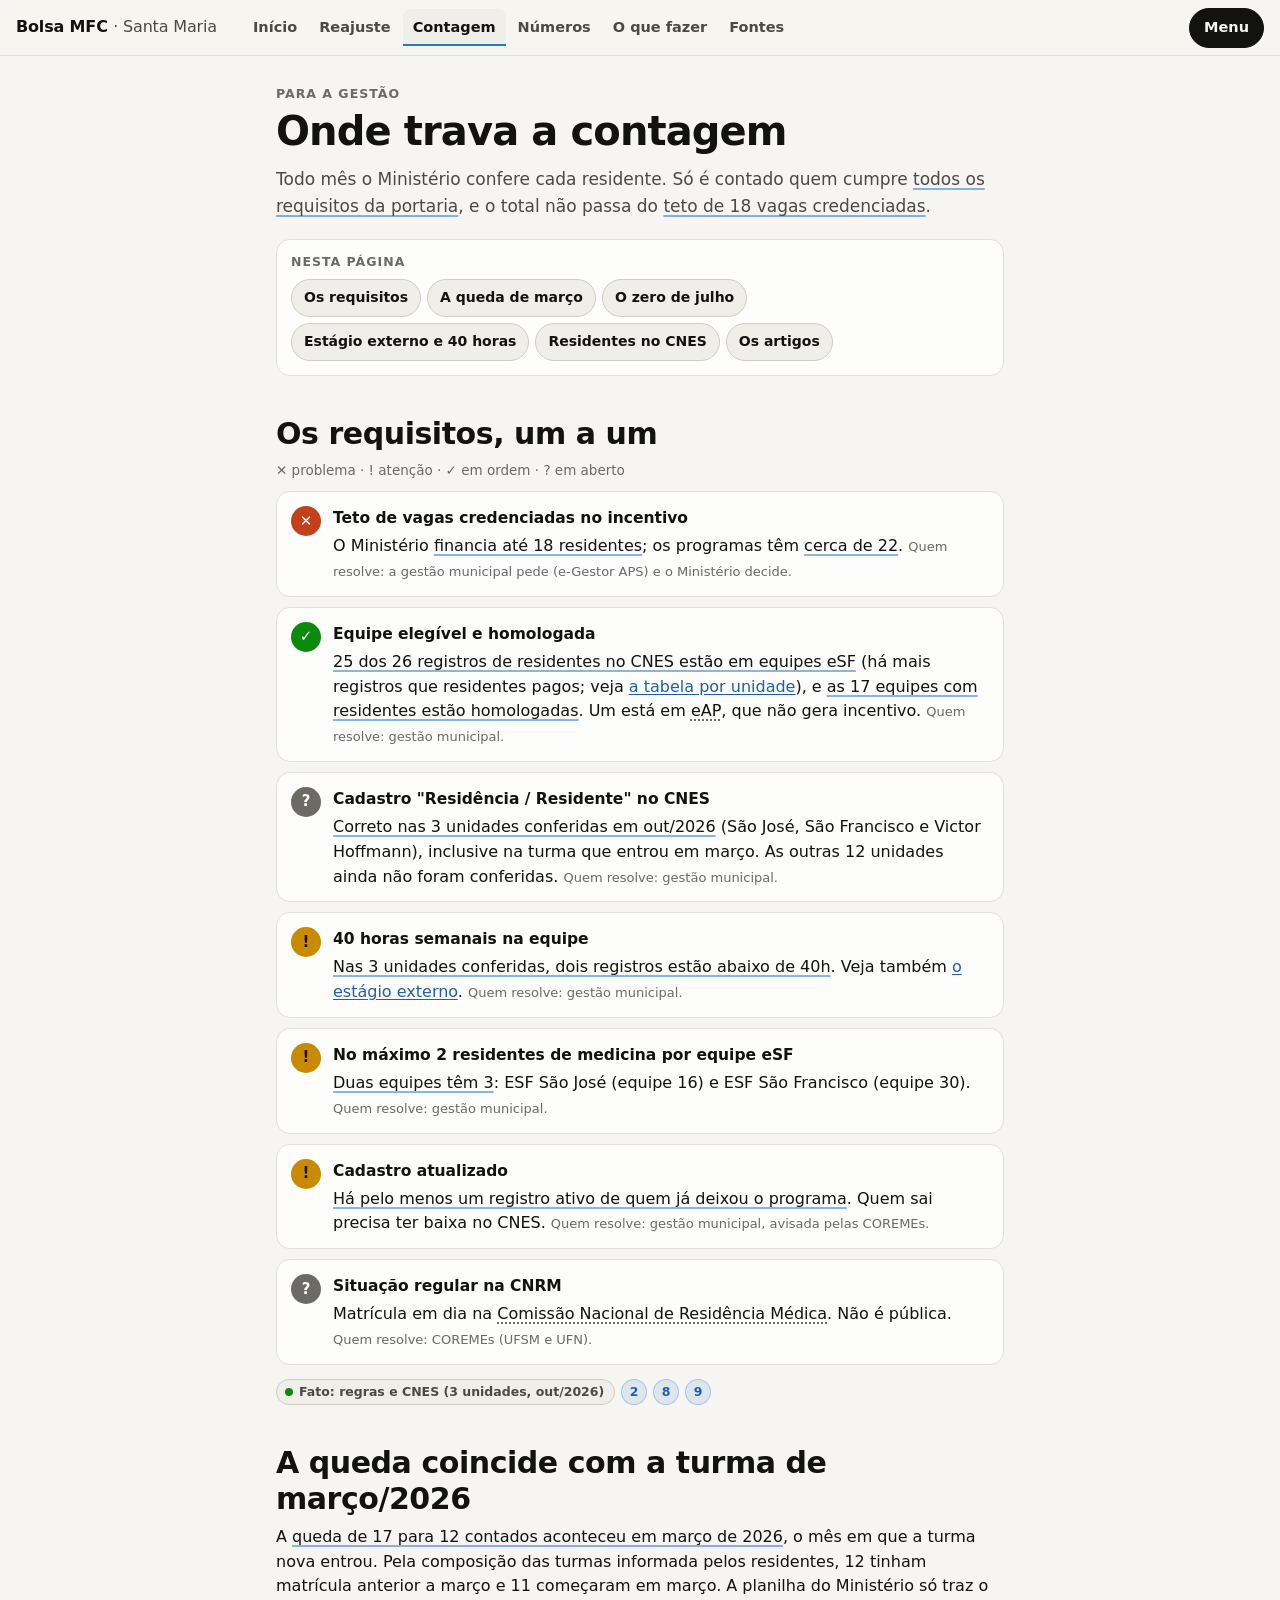
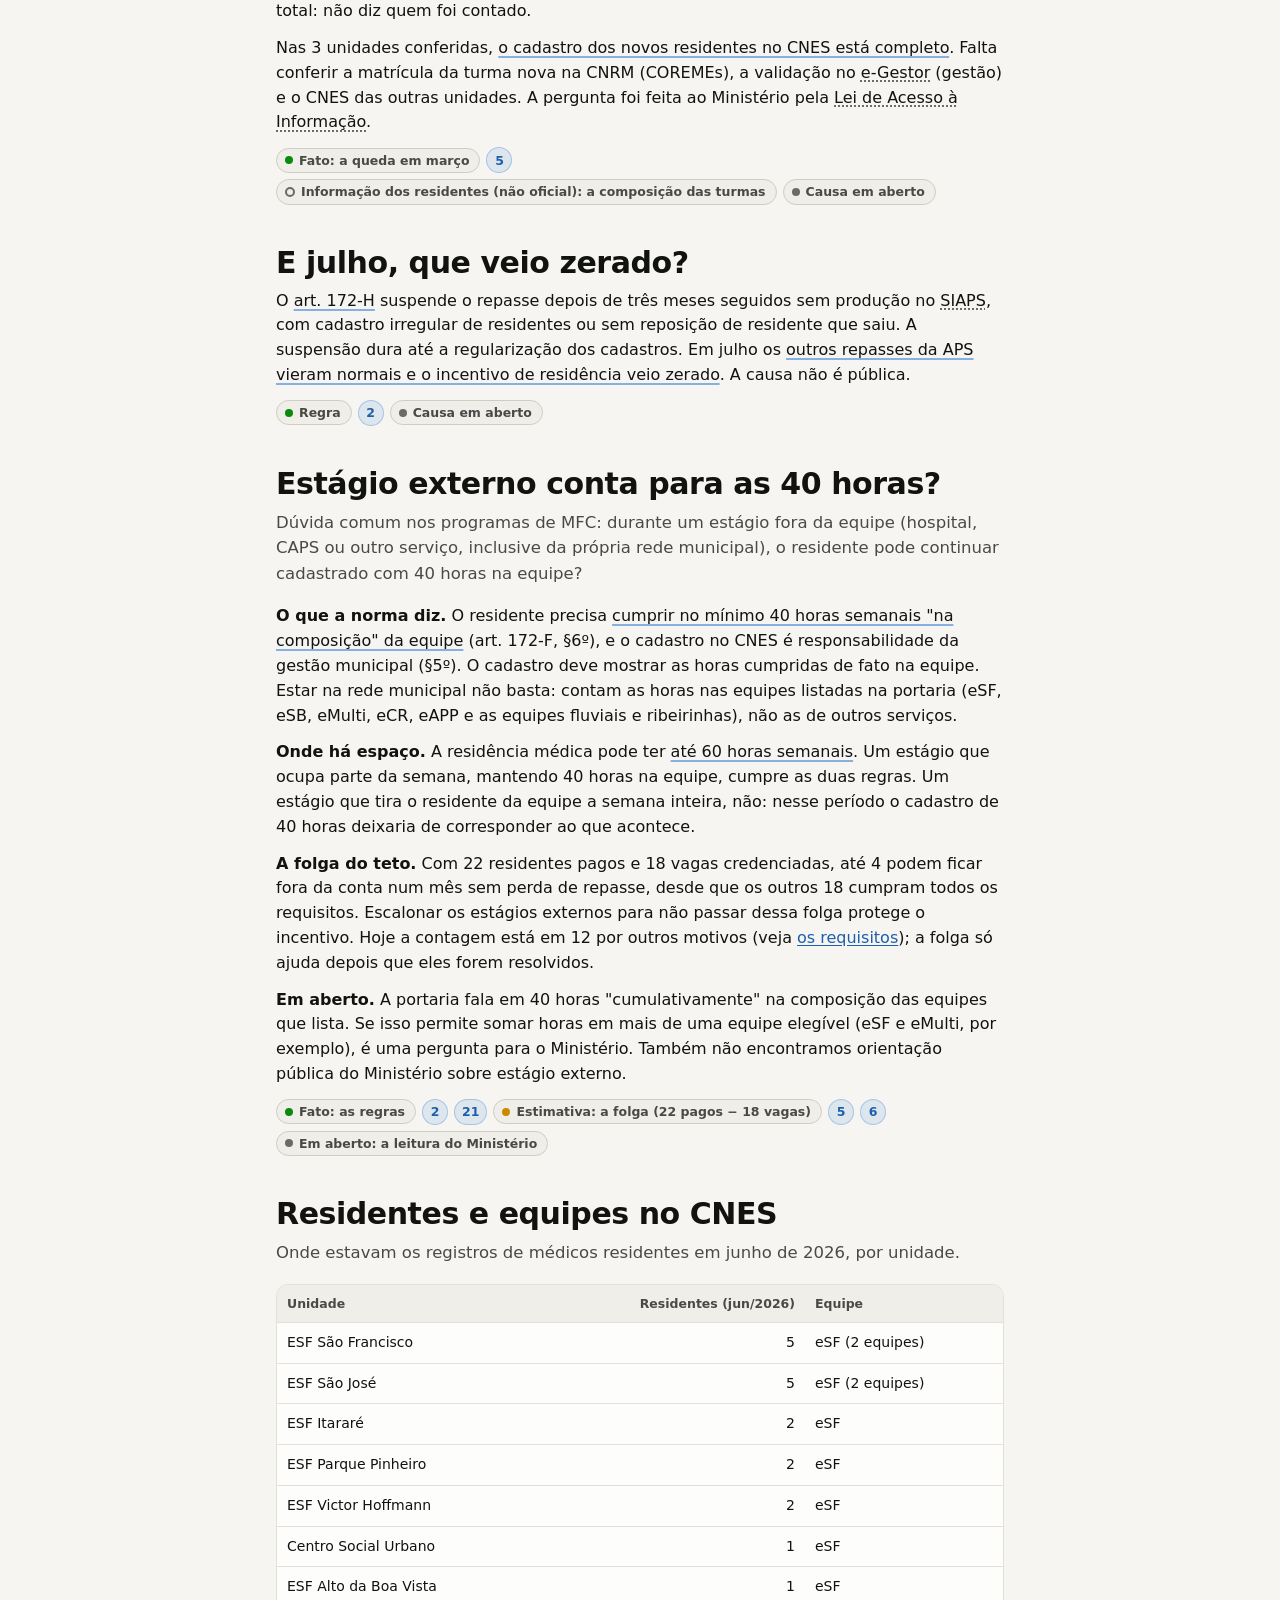
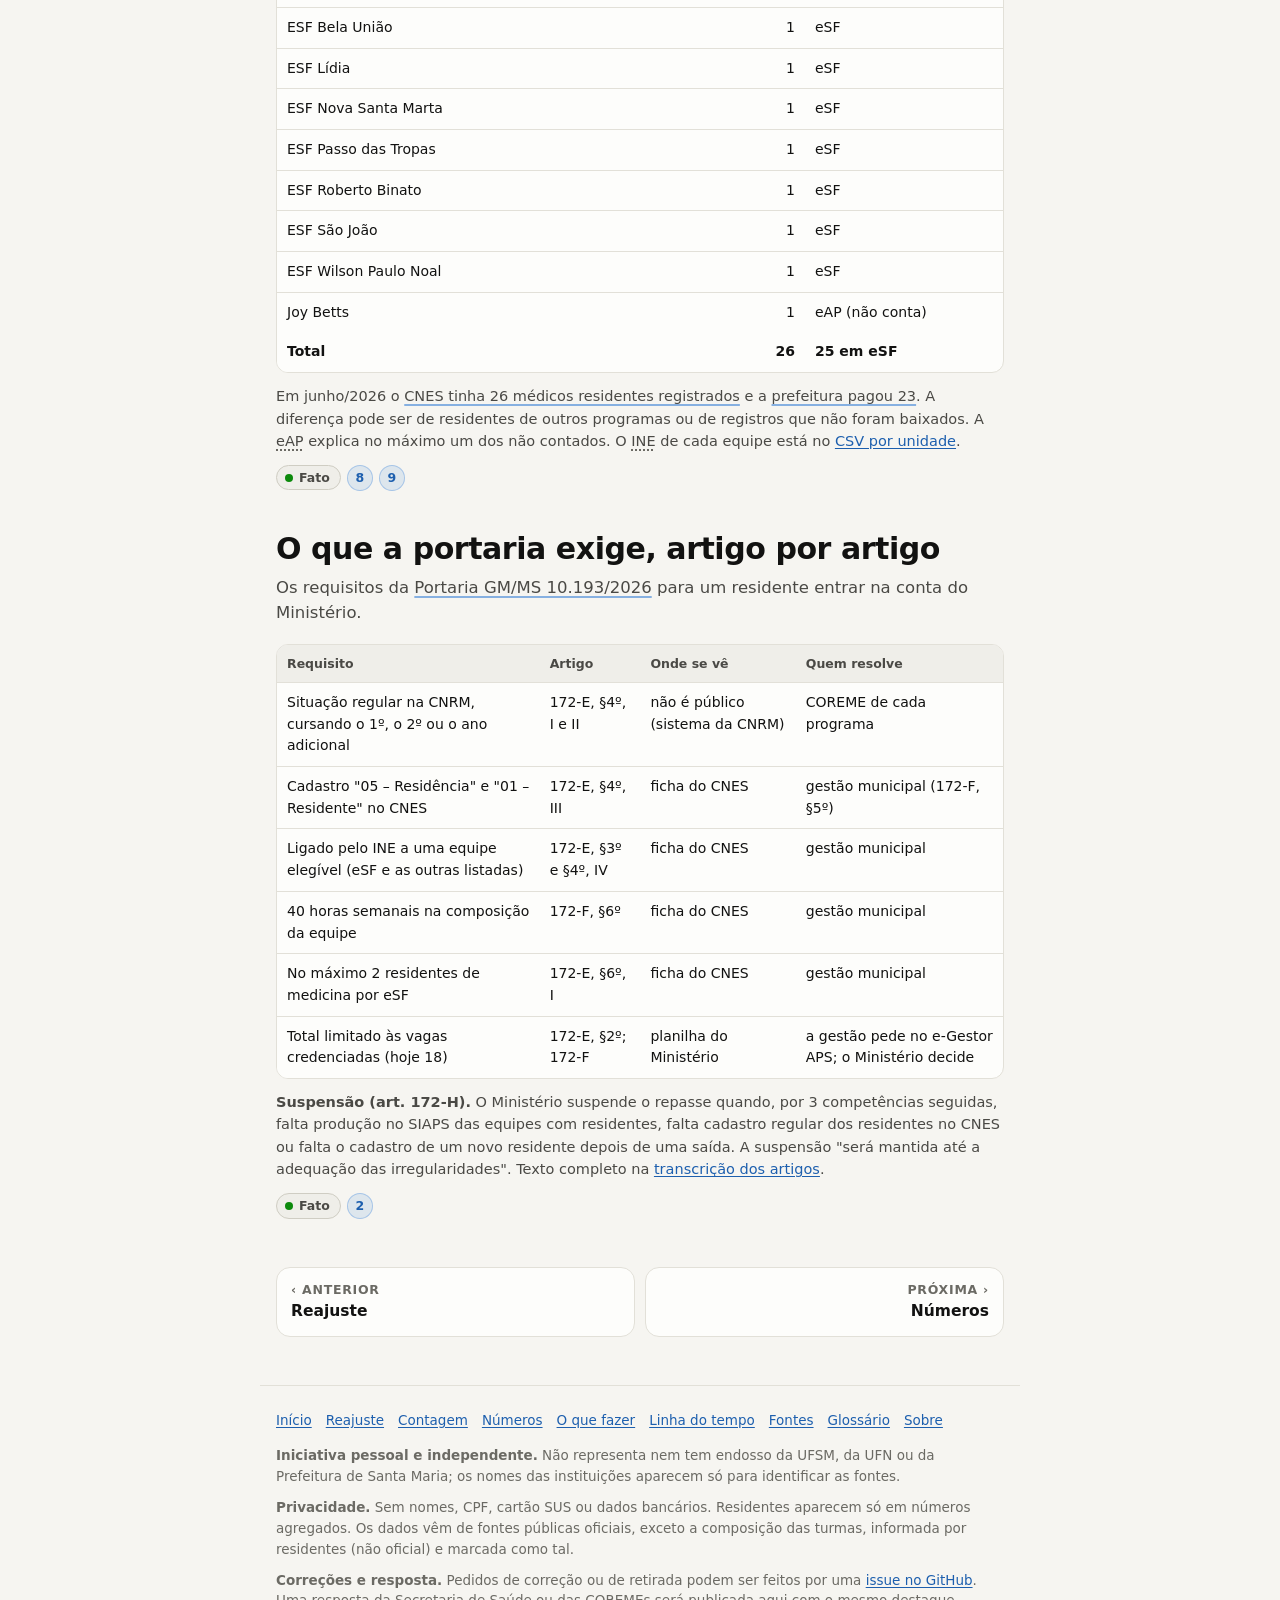
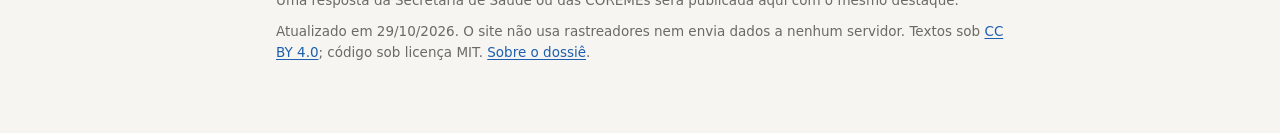
==== contagem.html @ 21382000 "Divide o dossie em paginas, com baloes de fonte e de termos - 9 paginas (Inicio, Reajuste, Contagem," ====
<!doctype html>
<html lang="pt-BR">
<head>
<meta charset="utf-8">
<meta name="viewport" content="width=device-width, initial-scale=1, viewport-fit=cover">
<title>Onde trava a contagem — Bolsa MFC Santa Maria</title>
<meta name="description" content="Os requisitos da Portaria GM/MS 10.193/2026 para o Ministério contar um residente, o que está em ordem e o que não está em Santa Maria, a queda de março, o zero de julho e o estágio externo.">
<!--b:cabeca-->
<meta name="color-scheme" content="light dark">
<link rel="icon" href="data:image/svg+xml,<svg xmlns='http://www.w3.org/2000/svg' viewBox='0 0 32 32'><rect width='32' height='32' rx='8' fill='%231d5fae'/><path d='M8 23V9h4l4 7 4-7h4v14' fill='none' stroke='white' stroke-width='3' stroke-linejoin='round'/></svg>">
<link rel="stylesheet" href="assets/dossie.css">
<script>(function (d) { d.classList.add("js"); try { var t = localStorage.getItem("dossie-tema"); if (t === "light" || t === "dark") d.setAttribute("data-theme", t); } catch (e) {} })(document.documentElement);</script>
<!--/b:cabeca-->
</head>
<body data-pagina="contagem.html">
<!--b:topo-->
<a class="skip" href="#conteudo">Pular para o conteúdo</a>
<header class="bar">
  <a class="marca" href="index.html">Bolsa MFC <span>· Santa Maria</span></a>
  <nav class="nav-topo" aria-label="Páginas principais"><a href="index.html">Início</a><a href="reajuste.html">Reajuste</a><a href="contagem.html" aria-current="page">Contagem</a><a href="numeros.html">Números</a><a href="fazer.html">O que fazer</a><a href="fontes.html">Fontes</a></nav>
  <div class="bar-acoes">
    <a class="bar-btn so-celular" href="fontes.html">Fontes</a>
    <a class="bar-btn primario" href="#mapa" id="abre-menu" aria-haspopup="dialog">Menu</a>
  </div>
</header>
<!--/b:topo-->

<main id="conteudo">
  <header class="topo-pagina">
    <p class="rotulo">Para a gestão</p>
    <h1>Onde trava a contagem</h1>
    <p class="lead">Todo mês o Ministério confere cada residente. Só é contado quem cumpre
    <a class="cita" href="fontes.html#ref-2" data-ref="2">todos os requisitos da portaria</a>, e o total não passa do
    <a class="cita" href="fontes.html#ref-5" data-ref="5">teto de 18 vagas credenciadas</a>.</p>
  </header>

  <!--b:toc--><nav class="toc" aria-label="Nesta página"><p>Nesta página</p><ol><li><a href="#requisitos">Os requisitos</a></li><li><a href="#marco">A queda de março</a></li><li><a href="#julho">O zero de julho</a></li><li><a href="#estagio">Estágio externo e 40 horas</a></li><li><a href="#cnes">Residentes no CNES</a></li><li><a href="#portaria">Os artigos</a></li></ol></nav><!--/b:toc-->

  <section id="requisitos" data-toc="Os requisitos">
    <h2>Os requisitos, um a um</h2>
    <p class="mini legenda-st" aria-hidden="true">✕ problema · ! atenção · ✓ em ordem · ? em aberto</p>
    <ol class="check">
      <li><span class="st prob" role="img" aria-label="problema">✕</span><b>Teto de vagas credenciadas no incentivo</b>
        <span>O Ministério <a class="cita" href="fontes.html#ref-5" data-ref="5">financia até 18 residentes</a>; os
        programas têm <a class="cita" href="fontes.html#ref-6" data-ref="6">cerca de 22</a>. <span class="quem">Quem resolve:
        a gestão municipal pede (e-Gestor APS) e o Ministério decide.</span></span></li>
      <li><span class="st ok" role="img" aria-label="em ordem">✓</span><b>Equipe elegível e homologada</b>
        <span><a class="cita" href="fontes.html#ref-8" data-ref="8">25 dos 26 registros de residentes no CNES estão em equipes
        eSF</a> (há mais registros que residentes pagos; veja <a href="#cnes">a tabela por unidade</a>), e
        <a class="cita" href="fontes.html#ref-9" data-ref="9">as 17 equipes com residentes estão homologadas</a>. Um está
        em <a class="termo" href="glossario.html#t-esf-eap" data-termo="esf-eap">eAP</a>, que não gera incentivo.
        <span class="quem">Quem resolve: gestão municipal.</span></span></li>
      <li><span class="st aberto" role="img" aria-label="em aberto">?</span><b>Cadastro "Residência / Residente" no CNES</b>
        <span><a class="cita" href="fontes.html#ref-8" data-ref="8">Correto nas 3 unidades conferidas em out/2026</a> (São
        José, São Francisco e Victor Hoffmann), inclusive na turma que entrou em março. As outras 12 unidades ainda não foram
        conferidas. <span class="quem">Quem resolve: gestão municipal.</span></span></li>
      <li><span class="st alerta" role="img" aria-label="atenção">!</span><b>40 horas semanais na equipe</b>
        <span><a class="cita" href="fontes.html#ref-8" data-ref="8">Nas 3 unidades conferidas, dois registros estão abaixo
        de 40h</a>. Veja também <a href="#estagio">o estágio externo</a>. <span class="quem">Quem resolve: gestão
        municipal.</span></span></li>
      <li><span class="st alerta" role="img" aria-label="atenção">!</span><b>No máximo 2 residentes de medicina por equipe eSF</b>
        <span><a class="cita" href="fontes.html#ref-8" data-ref="8">Duas equipes têm 3</a>: ESF São José (equipe 16) e ESF
        São Francisco (equipe 30). <span class="quem">Quem resolve: gestão municipal.</span></span></li>
      <li><span class="st alerta" role="img" aria-label="atenção">!</span><b>Cadastro atualizado</b>
        <span><a class="cita" href="fontes.html#ref-8" data-ref="8">Há pelo menos um registro ativo de quem já deixou o
        programa</a>. Quem sai precisa ter baixa no CNES. <span class="quem">Quem resolve: gestão municipal, avisada pelas
        COREMEs.</span></span></li>
      <li><span class="st aberto" role="img" aria-label="em aberto">?</span><b>Situação regular na CNRM</b>
        <span>Matrícula em dia na <a class="termo" href="glossario.html#t-cnrm" data-termo="cnrm">Comissão Nacional de
        Residência Médica</a>. Não é pública. <span class="quem">Quem resolve: COREMEs (UFSM e UFN).</span></span></li>
    </ol>
    <div class="selos"><span class="selo fato">Fato: regras e CNES (3 unidades, out/2026)</span><a class="ref" href="fontes.html#ref-2" data-ref="2">2</a><a class="ref" href="fontes.html#ref-8" data-ref="8">8</a><a class="ref" href="fontes.html#ref-9" data-ref="9">9</a></div>
  </section>

  <section id="marco" data-toc="A queda de março">
    <h2>A queda coincide com a turma de março/2026</h2>
    <p>A <a class="cita" href="fontes.html#ref-5" data-ref="5">queda de 17 para 12 contados aconteceu em março de 2026</a>,
    o mês em que a turma nova entrou. Pela composição das turmas informada pelos residentes, 12 tinham matrícula anterior
    a março e 11 começaram em março. A planilha do Ministério só traz o total: não diz quem foi contado.</p>
    <p>Nas 3 unidades conferidas, <a class="cita" href="fontes.html#ref-8" data-ref="8">o cadastro dos novos residentes no
    CNES está completo</a>. Falta conferir a matrícula da turma nova na CNRM (COREMEs), a validação no
    <a class="termo" href="glossario.html#t-siaps" data-termo="siaps">e-Gestor</a> (gestão) e o CNES das outras unidades. A
    pergunta foi feita ao Ministério pela <a class="termo" href="glossario.html#t-lai" data-termo="lai">Lei de Acesso à
    Informação</a>.</p>
    <div class="selos"><span class="selo fato">Fato: a queda em março</span><a class="ref" href="fontes.html#ref-5" data-ref="5">5</a>
      <span class="selo info">Informação dos residentes (não oficial): a composição das turmas</span><span class="selo aberto">Causa em aberto</span></div>
  </section>

  <section id="julho" data-toc="O zero de julho">
    <h2>E julho, que veio zerado?</h2>
    <p>O <a class="cita" href="fontes.html#ref-2" data-ref="2">art. 172-H</a> suspende o repasse depois de três meses
    seguidos sem produção no <a class="termo" href="glossario.html#t-siaps" data-termo="siaps">SIAPS</a>, com cadastro
    irregular de residentes ou sem reposição de residente que saiu. A suspensão dura até a regularização dos cadastros.
    Em julho os <a class="cita" href="fontes.html#ref-5" data-ref="5">outros repasses da APS vieram normais e o incentivo de
    residência veio zerado</a>. A causa não é pública.</p>
    <div class="selos"><span class="selo fato">Regra</span><a class="ref" href="fontes.html#ref-2" data-ref="2">2</a><span class="selo aberto">Causa em aberto</span></div>
  </section>

  <section id="estagio" data-toc="Estágio externo e 40 horas">
    <h2>Estágio externo conta para as 40 horas?</h2>
    <p class="lead">Dúvida comum nos programas de MFC: durante um estágio fora da equipe (hospital, CAPS ou outro serviço,
    inclusive da própria rede municipal), o residente pode continuar cadastrado com 40 horas na equipe?</p>
    <p><strong>O que a norma diz.</strong> O residente precisa <a class="cita" href="fontes.html#ref-2" data-ref="2">cumprir
    no mínimo 40 horas semanais "na composição" da equipe</a> (art. 172-F, §6º), e o cadastro no CNES é responsabilidade da
    gestão municipal (§5º). O cadastro deve mostrar as horas cumpridas de fato na equipe. Estar na rede municipal não basta:
    contam as horas nas equipes listadas na portaria (eSF, eSB, eMulti, eCR, eAPP e as equipes fluviais e ribeirinhas), não
    as de outros serviços.</p>
    <p><strong>Onde há espaço.</strong> A residência médica pode ter <a class="cita" href="fontes.html#ref-21" data-ref="21">até
    60 horas semanais</a>. Um estágio que ocupa parte da semana, mantendo 40 horas na equipe, cumpre as duas regras. Um
    estágio que tira o residente da equipe a semana inteira, não: nesse período o cadastro de 40 horas deixaria de
    corresponder ao que acontece.</p>
    <p><strong>A folga do teto.</strong> Com 22 residentes pagos e 18 vagas credenciadas, até 4 podem ficar fora da conta
    num mês sem perda de repasse, desde que os outros 18 cumpram todos os requisitos. Escalonar os estágios externos para
    não passar dessa folga protege o incentivo. Hoje a contagem está em 12 por outros motivos (veja
    <a href="#requisitos">os requisitos</a>); a folga só ajuda depois que eles forem resolvidos.</p>
    <p><strong>Em aberto.</strong> A portaria fala em 40 horas "cumulativamente" na composição das equipes que lista. Se
    isso permite somar horas em mais de uma equipe elegível (eSF e eMulti, por exemplo), é uma pergunta para o Ministério.
    Também não encontramos orientação pública do Ministério sobre estágio externo.</p>
    <div class="selos"><span class="selo fato">Fato: as regras</span><a class="ref" href="fontes.html#ref-2" data-ref="2">2</a><a class="ref" href="fontes.html#ref-21" data-ref="21">21</a>
      <span class="selo est">Estimativa: a folga (22 pagos − 18 vagas)</span><a class="ref" href="fontes.html#ref-5" data-ref="5">5</a><a class="ref" href="fontes.html#ref-6" data-ref="6">6</a>
      <span class="selo aberto">Em aberto: a leitura do Ministério</span></div>
  </section>

  <section id="cnes" data-toc="Residentes no CNES">
    <h2>Residentes e equipes no CNES</h2>
    <p class="lead">Onde estavam os registros de médicos residentes em junho de 2026, por unidade.</p>
    <!--t:cnes--><div class="tabela"><table><thead><tr><th>Unidade</th><th class="n">Residentes (jun/2026)</th><th>Equipe</th></tr></thead><tbody><tr><td>ESF São Francisco</td><td class="n">5</td><td>eSF (2 equipes)</td></tr><tr><td>ESF São José</td><td class="n">5</td><td>eSF (2 equipes)</td></tr><tr><td>ESF Itararé</td><td class="n">2</td><td>eSF</td></tr><tr><td>ESF Parque Pinheiro</td><td class="n">2</td><td>eSF</td></tr><tr><td>ESF Victor Hoffmann</td><td class="n">2</td><td>eSF</td></tr><tr><td>Centro Social Urbano</td><td class="n">1</td><td>eSF</td></tr><tr><td>ESF Alto da Boa Vista</td><td class="n">1</td><td>eSF</td></tr><tr><td>ESF Bela União</td><td class="n">1</td><td>eSF</td></tr><tr><td>ESF Lídia</td><td class="n">1</td><td>eSF</td></tr><tr><td>ESF Nova Santa Marta</td><td class="n">1</td><td>eSF</td></tr><tr><td>ESF Passo das Tropas</td><td class="n">1</td><td>eSF</td></tr><tr><td>ESF Roberto Binato</td><td class="n">1</td><td>eSF</td></tr><tr><td>ESF São João</td><td class="n">1</td><td>eSF</td></tr><tr><td>ESF Wilson Paulo Noal</td><td class="n">1</td><td>eSF</td></tr><tr><td>Joy Betts</td><td class="n">1</td><td>eAP (não conta)</td></tr></tbody><tfoot><tr><td>Total</td><td class="n">26</td><td>25 em eSF</td></tr></tfoot></table></div><!--/t:cnes-->
    <p class="nota">Em junho/2026 o <a class="cita" href="fontes.html#ref-8" data-ref="8">CNES tinha 26 médicos residentes
    registrados</a> e a <a class="cita" href="fontes.html#ref-6" data-ref="6">prefeitura pagou 23</a>. A diferença pode ser
    de residentes de outros programas ou de registros que não foram baixados. A
    <a class="termo" href="glossario.html#t-esf-eap" data-termo="esf-eap">eAP</a> explica no máximo um dos não contados.
    O <a class="termo" href="glossario.html#t-ine" data-termo="ine">INE</a> de cada equipe está no
    <a href="dados/cnes_medicos_residentes_por_unidade.csv">CSV por unidade</a>.</p>
    <div class="selos"><span class="selo fato">Fato</span><a class="ref" href="fontes.html#ref-8" data-ref="8">8</a><a class="ref" href="fontes.html#ref-9" data-ref="9">9</a></div>
  </section>

  <section id="portaria" data-toc="Os artigos">
    <h2>O que a portaria exige, artigo por artigo</h2>
    <p class="lead">Os requisitos da <a class="cita" href="fontes.html#ref-2" data-ref="2">Portaria GM/MS 10.193/2026</a>
    para um residente entrar na conta do Ministério.</p>
    <div class="tabela"><table>
      <thead><tr><th>Requisito</th><th>Artigo</th><th>Onde se vê</th><th>Quem resolve</th></tr></thead>
      <tbody>
        <tr><td>Situação regular na CNRM, cursando o 1º, o 2º ou o ano adicional</td><td>172-E, §4º, I e II</td><td>não é público (sistema da CNRM)</td><td>COREME de cada programa</td></tr>
        <tr><td>Cadastro "05 – Residência" e "01 – Residente" no CNES</td><td>172-E, §4º, III</td><td>ficha do CNES</td><td>gestão municipal (172-F, §5º)</td></tr>
        <tr><td>Ligado pelo INE a uma equipe elegível (eSF e as outras listadas)</td><td>172-E, §3º e §4º, IV</td><td>ficha do CNES</td><td>gestão municipal</td></tr>
        <tr><td>40 horas semanais na composição da equipe</td><td>172-F, §6º</td><td>ficha do CNES</td><td>gestão municipal</td></tr>
        <tr><td>No máximo 2 residentes de medicina por eSF</td><td>172-E, §6º, I</td><td>ficha do CNES</td><td>gestão municipal</td></tr>
        <tr><td>Total limitado às vagas credenciadas (hoje 18)</td><td>172-E, §2º; 172-F</td><td>planilha do Ministério</td><td>a gestão pede no e-Gestor APS; o Ministério decide</td></tr>
      </tbody>
    </table></div>
    <p class="nota"><strong>Suspensão (art. 172-H).</strong> O Ministério suspende o repasse quando, por 3 competências
    seguidas, falta produção no SIAPS das equipes com residentes, falta cadastro regular dos residentes no CNES ou falta o
    cadastro de um novo residente depois de uma saída. A suspensão "será mantida até a adequação das irregularidades".
    Texto completo na <a href="https://github.com/skabite/bolsa-residentes-santa-maria/blob/main/dados/portaria_10193_2026_arts_172E_172IA.md" target="_blank" rel="noopener">transcrição dos artigos</a>.</p>
    <div class="selos"><span class="selo fato">Fato</span><a class="ref" href="fontes.html#ref-2" data-ref="2">2</a></div>
  </section>

  <!--b:pager--><nav aria-label="Página anterior e próxima"><ul class="pager"><li class="ant"><a href="reajuste.html" rel="prev"><span>‹ Anterior</span><b>Reajuste</b></a></li><li class="prox"><a href="numeros.html" rel="next"><span>Próxima ›</span><b>Números</b></a></li></ul></nav><!--/b:pager-->
</main>
<!--b:rodape-->
<footer>
  <nav id="mapa" aria-label="Todas as páginas"><ul><li><a href="index.html">Início</a></li><li><a href="reajuste.html">Reajuste</a></li><li><a href="contagem.html" aria-current="page">Contagem</a></li><li><a href="numeros.html">Números</a></li><li><a href="fazer.html">O que fazer</a></li><li><a href="linha-do-tempo.html">Linha do tempo</a></li><li><a href="fontes.html">Fontes</a></li><li><a href="glossario.html">Glossário</a></li><li><a href="sobre.html">Sobre</a></li></ul></nav>
  <p><strong>Iniciativa pessoal e independente.</strong> Não representa nem tem endosso da UFSM, da UFN ou da Prefeitura de
  Santa Maria; os nomes das instituições aparecem só para identificar as fontes.</p>
  <p><strong>Privacidade.</strong> Sem nomes, CPF, cartão SUS ou dados bancários. Residentes aparecem só em números
  agregados. Os dados vêm de fontes públicas oficiais, exceto a composição das turmas, informada por residentes (não
  oficial) e marcada como tal.</p>
  <p><strong>Correções e resposta.</strong> Pedidos de correção ou de retirada podem ser feitos por uma
  <a href="https://github.com/skabite/bolsa-residentes-santa-maria/issues" target="_blank" rel="noopener">issue no GitHub</a>. Uma resposta da Secretaria de Saúde ou das
  COREMEs será publicada aqui com o mesmo destaque.</p>
  <p>Atualizado em 29/10/2026. O site não usa rastreadores nem envia dados a nenhum servidor. Textos sob
  <a href="https://creativecommons.org/licenses/by/4.0/deed.pt-br" target="_blank" rel="noopener">CC BY 4.0</a>; código sob
  licença MIT. <a href="sobre.html">Sobre o dossiê</a>.</p>
</footer>

<dialog id="menu" class="folha" aria-labelledby="menu-tit">
  <div class="folha-topo"><h2 id="menu-tit">Páginas</h2><button class="fechar" type="button" data-fechar>Fechar</button></div>
  <div class="folha-corpo">
    <ul class="menu-lista">
      <li><a href="index.html"><span><b>Início</b><small>A situação em 2 minutos, com os quatro pontos principais.</small></span></a></li>
      <li><a href="reajuste.html"><span><b>Dá para pedir reajuste?</b><small>O pedido, quanto seria e como outras cidades fazem.</small></span></a></li>
      <li><a href="contagem.html" aria-current="page"><span><b>Onde trava a contagem</b><small>Os requisitos do Ministério, um a um, e o estágio externo.</small></span></a></li>
      <li><a href="numeros.html"><span><b>Os números</b><small>Gráficos, tabelas, cada empenho e até quando vão os dados.</small></span></a></li>
      <li><a href="fazer.html"><span><b>O que fazer</b><small>Para residentes, gestão municipal e COREMEs, com os canais.</small></span></a></li>
      <li><a href="linha-do-tempo.html"><span><b>Linha do tempo</b><small>Do incentivo de 2019 ao zero de julho de 2026.</small></span></a></li>
      <li><a href="fontes.html"><span><b>Fontes</b><small>As referências, com o que cada uma prova e onde é citada.</small></span></a></li>
      <li><a href="glossario.html"><span><b>Glossário</b><small>CNES, CNRM, competência, empenho e outros termos.</small></span></a></li>
      <li><a href="sobre.html"><span><b>Sobre o dossiê</b><small>Método, correções, privacidade e como reutilizar.</small></span></a></li>
    </ul>
    <div class="tema" role="group" aria-label="Tema">
      <button type="button" data-tema="auto">Automático</button>
      <button type="button" data-tema="light">Claro</button>
      <button type="button" data-tema="dark">Escuro</button>
    </div>
  </div>
</dialog>
<div class="balao" id="balao" hidden></div>
<div class="tip" id="tip" aria-hidden="true"></div>
<script src="assets/fontes.js"></script>
<script src="assets/dossie.js"></script>
<!--/b:rodape-->
</body>
</html>
---- assets/dossie.css ----
/* Dossiê da bolsa dos residentes de MFC de Santa Maria: estilos comuns a todas as páginas. */
:root {
  color-scheme: light;
  --page: #f6f5f1;
  --surface: #fdfdfb;
  --surface-2: #efeee9;
  --ink: #121211;
  --ink-2: #4a4945;
  --muted: #6b6a64;
  --line: #e2e0d8;
  --line-2: #cfcdc3;
  --accent: #2a78d6;
  --accent-ink: #1d5fae;
  --bolsa: #d95926;
  --on-st: #fff;
  --good: #0c8a0c;
  --warn: #c98a00;
  --bad: #c4401b;
  --shadow: 0 1px 2px rgba(18,18,17,.05), 0 6px 20px rgba(18,18,17,.06);
  --shadow-balao: 0 2px 6px rgba(18,18,17,.08), 0 14px 36px rgba(18,18,17,.16);
  --radius: 16px;
  --bar-h: 56px;
}
@media (prefers-color-scheme: dark) {
  :root:not([data-theme="light"]) {
    color-scheme: dark;
    --page: #0e0e0d; --surface: #1a1a18; --surface-2: #242421;
    --ink: #f1f0ec; --ink-2: #c4c2b9; --muted: #8f8d86;
    --line: #2d2d2a; --line-2: #3b3b37;
    --accent: #3987e5; --accent-ink: #79b0f2; --bolsa: #d95926;
    --good: #3fb83f; --warn: #e3a823; --bad: #ef6a45; --on-st: #0e0e0d;
    --shadow: 0 1px 2px rgba(0,0,0,.4), 0 6px 20px rgba(0,0,0,.35);
    --shadow-balao: 0 2px 6px rgba(0,0,0,.45), 0 14px 36px rgba(0,0,0,.55);
  }
}
:root[data-theme="dark"] {
  color-scheme: dark;
  --page: #0e0e0d; --surface: #1a1a18; --surface-2: #242421;
  --ink: #f1f0ec; --ink-2: #c4c2b9; --muted: #8f8d86;
  --line: #2d2d2a; --line-2: #3b3b37;
  --accent: #3987e5; --accent-ink: #79b0f2; --bolsa: #d95926;
  --good: #3fb83f; --warn: #e3a823; --bad: #ef6a45; --on-st: #0e0e0d;
  --shadow: 0 1px 2px rgba(0,0,0,.4), 0 6px 20px rgba(0,0,0,.35);
  --shadow-balao: 0 2px 6px rgba(0,0,0,.45), 0 14px 36px rgba(0,0,0,.55);
}
* { box-sizing: border-box; }
html { scroll-behavior: smooth; -webkit-text-size-adjust: 100%; scroll-padding-top: calc(var(--bar-h) + 12px); }
@media (prefers-reduced-motion: reduce) { html { scroll-behavior: auto; } * { transition: none !important; } }
body {
  margin: 0; background: var(--page); color: var(--ink);
  font: 16px/1.55 system-ui, -apple-system, "Segoe UI", Roboto, sans-serif;
  overflow-x: clip;
}
a { color: var(--accent-ink); text-underline-offset: 2px; }
:focus-visible { outline: 3px solid var(--accent); outline-offset: 2px; border-radius: 6px; }
.skip { position: absolute; left: -9999px; top: 8px; background: var(--surface); padding: 8px 12px; z-index: 100; }
.skip:focus { left: 8px; }
.vh, a[target="_blank"]::after { position: absolute; width: 1px; height: 1px; overflow: hidden; clip-path: inset(50%); white-space: nowrap; }
a[target="_blank"] { position: relative; }
a[target="_blank"]::after { content: " (abre em nova aba)"; }

/* ---------- barra superior ---------- */
.bar {
  position: sticky; top: 0; z-index: 50; height: var(--bar-h);
  display: flex; align-items: center; justify-content: space-between; gap: 12px;
  padding: 0 max(16px, env(safe-area-inset-right)) 0 max(16px, env(safe-area-inset-left));
  background: var(--page);
  background: color-mix(in oklab, var(--page) 88%, transparent);
  backdrop-filter: saturate(1.4) blur(10px); -webkit-backdrop-filter: saturate(1.4) blur(10px);
  border-bottom: 1px solid var(--line);
}
.marca { font-weight: 700; font-size: 16px; color: var(--ink); text-decoration: none; letter-spacing: -.01em; white-space: nowrap;
         min-width: 0; overflow: hidden; text-overflow: ellipsis; }
.marca span { font-weight: 500; color: var(--ink-2); }
@media (max-width: 400px) { .marca span { display: none; } .bar-btn { padding: 0 12px; } }
.nav-topo { display: none; }
.bar-acoes { display: flex; gap: 8px; }
.bar-btn {
  font: inherit; font-size: 14.5px; font-weight: 600; min-height: 40px; padding: 0 14px;
  display: inline-flex; align-items: center; gap: 6px; border-radius: 999px; cursor: pointer;
  border: 1px solid var(--line-2); background: var(--surface); color: var(--ink); text-decoration: none;
}
.bar-btn.primario { background: var(--ink); color: var(--page); border-color: var(--ink); }
.bar-btn[aria-current="page"] { border-color: var(--accent); }
@media (min-width: 960px) {
  .nav-topo { display: flex; gap: 2px; margin: 0 auto 0 14px; }
  .nav-topo a { font-size: 14.5px; font-weight: 600; color: var(--ink-2); text-decoration: none; padding: 7px 10px; border-radius: 8px; white-space: nowrap; }
  .nav-topo a:hover { background: var(--surface-2); color: var(--ink); }
  .nav-topo a[aria-current="page"] { color: var(--ink); background: var(--surface-2); box-shadow: inset 0 -2px 0 var(--accent); border-radius: 8px 8px 0 0; }
  .bar-btn.so-celular { display: none; }
}

/* ---------- layout ---------- */
main { max-width: 760px; margin: 0 auto; padding: 0 16px 48px; }
section { padding-top: 40px; }
.rotulo { font-size: 12.5px; font-weight: 700; letter-spacing: .08em; text-transform: uppercase; color: var(--muted); margin: 0 0 6px; }
h2 { font-size: 26px; line-height: 1.2; letter-spacing: -.015em; margin: 0 0 8px; }
h3 { font-size: 18px; line-height: 1.3; margin: 0 0 6px; }
p { margin: 0 0 12px; }
.lead { color: var(--ink-2); font-size: 16.5px; margin-bottom: 18px; }
.nota { color: var(--ink-2); font-size: 14.5px; }
.mini { color: var(--muted); font-size: 13.5px; }
.num { font-variant-numeric: tabular-nums; }
strong { font-weight: 650; }

/* ---------- topo das páginas ---------- */
.hero { padding-top: 28px; }
.hero h1 { font-size: clamp(29px, 7.6vw, 44px); line-height: 1.1; letter-spacing: -.025em; margin: 0 0 14px; }
.hero h1 em { font-style: normal; color: var(--bolsa); }
.hero .lead { font-size: 17.5px; }
.topo-pagina { padding-top: 28px; }
.topo-pagina h1 { font-size: clamp(28px, 7vw, 40px); line-height: 1.12; letter-spacing: -.022em; margin: 0 0 12px; }
.topo-pagina .lead { font-size: 17px; margin-bottom: 4px; }
.acoes { display: flex; flex-wrap: wrap; gap: 10px; margin-top: 18px; }
.btn {
  font: inherit; font-weight: 650; font-size: 15.5px; min-height: 48px; padding: 0 20px;
  display: inline-flex; align-items: center; justify-content: center; gap: 8px; border-radius: 999px;
  text-decoration: none; cursor: pointer; border: 1px solid var(--line-2); background: var(--surface); color: var(--ink);
}
.btn.primario { background: var(--accent-ink); border-color: var(--accent-ink); color: var(--page); }
.dados-ate { margin: 16px 0 0; font-size: 13.5px; color: var(--ink-2); }
.dados-ate > span:first-child { font-weight: 700; color: var(--ink); }
.dados-ate > span:first-child::before { content: ""; display: inline-block; width: 8px; height: 8px; border-radius: 50%; background: var(--warn); margin-right: 6px; vertical-align: 1px; }

/* nesta página */
.toc { margin: 20px 0 0; padding: 12px 14px 14px; background: var(--surface); border: 1px solid var(--line); border-radius: 14px; }
.toc p { margin: 0 0 8px; font-size: 12.5px; font-weight: 700; letter-spacing: .08em; text-transform: uppercase; color: var(--muted); }
.toc ol { margin: 0; padding: 0; list-style: none; display: flex; flex-wrap: wrap; gap: 6px; }
.toc a { display: inline-flex; align-items: center; min-height: 38px; padding: 0 12px; border-radius: 999px; border: 1px solid var(--line-2);
         background: var(--surface-2); color: var(--ink); text-decoration: none; font-size: 14px; font-weight: 600; }
.toc a:hover { border-color: var(--accent); }

/* ---------- trechos com fonte e termos (abrem o balão) ---------- */
a.cita, .dica-cita {
  color: inherit; text-decoration: underline; text-decoration-thickness: 2px; text-underline-offset: 3px; text-decoration-skip-ink: none;
  text-decoration-color: var(--accent); text-decoration-color: color-mix(in oklab, var(--accent) 55%, transparent);
  border-radius: 3px; transition: background-color .15s;
}
a.cita:hover, a.cita[aria-describedby] { background: var(--surface-2); background: color-mix(in oklab, var(--accent) 13%, transparent); text-decoration-color: var(--accent); }
a.termo { color: inherit; text-decoration: underline dotted; text-decoration-thickness: 1.5px; text-underline-offset: 3px; text-decoration-color: var(--muted); cursor: help; }
a.termo:hover, a.termo[aria-describedby] { text-decoration-color: var(--ink); background: var(--surface-2); border-radius: 3px; }

/* o balão */
.balao {
  position: fixed; left: 0; top: 0; z-index: 80; width: max-content; max-width: min(360px, calc(100vw - 16px));
  max-height: min(72vh, 520px); overflow: auto; overscroll-behavior: contain;
  background: var(--surface); color: var(--ink); border: 1px solid var(--line-2); border-radius: 14px;
  box-shadow: var(--shadow-balao); padding: 12px 14px; font-size: 14.5px; line-height: 1.45; text-align: left;
}
.balao[hidden] { display: none; }
.balao.fixo { padding-top: 14px; }
.b-item + .b-item { border-top: 1px solid var(--line); margin-top: 12px; padding-top: 12px; }
.b-cab { display: flex; flex-wrap: wrap; align-items: center; gap: 4px 8px; margin: 0 0 4px; font-size: 12.5px; color: var(--muted); padding-right: 30px; }
.b-tit { font-weight: 700; margin: 0 0 4px; }
.b-prova { color: var(--ink-2); margin: 0 0 10px; }
.b-links { display: flex; flex-wrap: wrap; gap: 6px; }
.b-links a { display: inline-flex; align-items: center; min-height: 36px; padding: 0 12px; border-radius: 999px; font-size: 13.5px; font-weight: 650;
             text-decoration: none; border: 1px solid var(--line-2); color: var(--ink); background: var(--surface-2); }
.b-links a:hover { border-color: var(--accent); }
.b-links .sec { font-weight: 500; color: var(--ink-2); }
.b-mais { display: inline-block; margin-top: 10px; font-size: 13.5px; font-weight: 600; }
.b-fechar { position: absolute; top: 6px; right: 6px; width: 32px; height: 32px; border-radius: 50%; border: 0; cursor: pointer;
            font: inherit; font-size: 20px; line-height: 1; color: var(--muted); background: transparent; }
.b-fechar:hover { background: var(--surface-2); color: var(--ink); }

/* comparação por residente (barras em HTML) */
.porres { margin: 22px 0 0; background: var(--surface); border: 1px solid var(--line); border-radius: var(--radius); padding: 18px 18px 14px; box-shadow: var(--shadow); }
.porres figcaption { font-weight: 700; margin-bottom: 12px; }
.porres figcaption span { display: block; font-weight: 500; color: var(--muted); font-size: 13.5px; }
.porres ul { list-style: none; margin: 0; padding: 0; display: grid; gap: 14px; }
.pr-rot { display: block; font-size: 14.5px; color: var(--ink-2); margin-bottom: 5px; }
.pr-rot b { color: var(--ink); }
.pr-linha { display: flex; align-items: center; gap: 10px; }
.pr-bar { flex: 1; height: 12px; background: var(--surface-2); border-radius: 99px; overflow: hidden; }
.pr-bar i { display: block; height: 100%; width: var(--w); border-radius: 99px; background: var(--muted); }
.pr-bar i.b-cont { background: repeating-linear-gradient(135deg, var(--muted) 0 6px, color-mix(in oklab, var(--muted) 55%, transparent) 6px 10px); }
.pr-bar i.b-custo { background: var(--ink-2); }
.pr-bar i.b-bolsa { background: var(--bolsa); }
.pr-bar i.b-media { background: var(--accent); }
.pr-val { min-width: 76px; text-align: right; font-weight: 700; font-variant-numeric: tabular-nums; }
.porres .rodape { margin: 14px 0 0; font-size: 13.5px; color: var(--muted); }

/* ---------- cartões e selos ---------- */
.card { background: var(--surface); border: 1px solid var(--line); border-radius: var(--radius); padding: 18px; box-shadow: var(--shadow); margin-bottom: 14px; }
.selos { display: flex; flex-wrap: wrap; gap: 6px; margin: 10px 0 0; align-items: center; }
.selo { display: inline-flex; align-items: center; gap: 6px; font-size: 12.5px; font-weight: 650; color: var(--ink-2);
        border: 1px solid var(--line-2); border-radius: 999px; padding: 2px 10px 2px 8px; background: var(--surface-2); }
.selo::before { content: ""; width: 8px; height: 8px; border-radius: 50%; background: var(--muted); }
.selo.fato::before { background: var(--good); }
.selo.est::before { background: var(--warn); }
.selo.aberto::before { background: var(--muted); }
.selo.info::before { background: transparent; border: 2px solid var(--muted); width: 6px; height: 6px; }
.ref {
  display: inline-flex; align-items: center; justify-content: center; min-width: 26px; height: 26px; padding: 0 7px;
  font-size: 12.5px; font-weight: 700; border-radius: 999px; text-decoration: none; vertical-align: 1px;
  color: var(--accent-ink); background: var(--surface-2); border: 1px solid var(--line-2);
  background: color-mix(in oklab, var(--accent) 12%, transparent);
  border: 1px solid color-mix(in oklab, var(--accent) 30%, transparent);
}
.ref::before { content: "fonte\00a0"; font-weight: 500; }
.ref:hover, .ref[aria-describedby] { border-color: var(--accent); }
/* nos selos o numero basta para quem ve; o leitor de tela ouve "fonte 2" */
.selos .ref, .rodape .ref, td .ref { position: relative; }
.selos .ref::before, .rodape .ref::before, td .ref::before { position: absolute; width: 1px; height: 1px; overflow: hidden; clip-path: inset(50%); white-space: nowrap; }

/* estado de conferência de uma fonte */
.estado { display: inline-flex; align-items: center; gap: 5px; font-size: 12.5px; font-weight: 650; color: var(--ink-2); white-space: nowrap; }
.estado::before { content: ""; width: 8px; height: 8px; border-radius: 50%; background: var(--muted); }
.estado.primaria::before { background: var(--good); }
.estado.parcial::before { background: var(--warn); }
.estado.conferir::before { background: transparent; border: 2px solid var(--muted); width: 6px; height: 6px; }

/* resumo: cartões que abrem */
details.item { background: var(--surface); border: 1px solid var(--line); border-radius: var(--radius); box-shadow: var(--shadow); margin-bottom: 12px; }
details.item > summary { list-style: none; cursor: pointer; padding: 16px 48px 16px 18px; position: relative; display: block; }
details.item > summary::-webkit-details-marker { display: none; }
details.item > summary::after {
  content: ""; position: absolute; right: 20px; top: 24px; width: 9px; height: 9px;
  border-right: 2px solid var(--muted); border-bottom: 2px solid var(--muted); transform: rotate(45deg); transition: transform .2s;
}
details.item[open] > summary::after { transform: rotate(225deg); top: 28px; }
.item-num { display: inline-grid; place-items: center; width: 26px; height: 26px; border-radius: 50%; font-size: 13px; font-weight: 800;
            background: var(--ink); color: var(--page); margin-bottom: 8px; }
.item-tit { display: block; font-weight: 700; font-size: 17.5px; line-height: 1.3; }
.item-chave { display: block; color: var(--ink-2); margin-top: 4px; font-size: 15.5px; }
.item-corpo { padding: 14px 18px 16px; border-top: 1px dashed var(--line); }

/* resposta */
.resposta { border-left: 4px solid var(--accent); background: var(--surface); border-radius: 0 var(--radius) var(--radius) 0;
            padding: 16px 18px; box-shadow: var(--shadow); margin: 18px 0 0; }
.resposta p:last-child { margin-bottom: 0; }
.resposta .grande { font-size: 20px; font-weight: 750; line-height: 1.25; margin-bottom: 8px; }
.args { display: grid; gap: 12px; margin-bottom: 14px; }
.forca { display: inline-block; margin: 0 0 6px; font-size: 12.5px; font-weight: 750; letter-spacing: .05em; text-transform: uppercase; padding: 2px 8px; border-radius: 6px;
         background: var(--surface-2); color: var(--ink-2); white-space: nowrap; }

/* acordeões */
details.acc { border-top: 1px solid var(--line); }
details.acc:last-of-type { border-bottom: 1px solid var(--line); }
details.acc > summary { list-style: none; cursor: pointer; padding: 16px 40px 16px 2px; position: relative; font-weight: 650; font-size: 16.5px; }
details.acc > summary::-webkit-details-marker { display: none; }
details.acc > summary .sub { display: block; font-weight: 500; color: var(--muted); font-size: 14px; margin-top: 2px; }
details.acc > summary::after { content: "+"; content: "+" / ""; position: absolute; right: 6px; top: 12px; font-size: 24px; font-weight: 400; color: var(--muted); }
details.acc[open] > summary::after { content: "–"; content: "–" / ""; }
.acc-corpo { padding: 0 2px 20px; }

/* checklist */
.legenda-st { margin: 0 0 10px; }
.check { list-style: none; margin: 0 0 14px; padding: 0; display: grid; gap: 10px; }
.check li { background: var(--surface); border: 1px solid var(--line); border-radius: 14px; padding: 14px 14px 12px; display: grid; grid-template-columns: 30px 1fr; gap: 4px 12px; }
.st { width: 30px; height: 30px; border-radius: 50%; display: grid; place-items: center; font-weight: 800; font-size: 15px; color: var(--on-st); grid-row: span 2; }
.st.ok { background: var(--good); } .st.prob { background: var(--bad); } .st.alerta { background: var(--warn); color: #1a1405; } .st.aberto { background: var(--muted); }
.check b { font-size: 15.5px; }
.check .quem { font-size: 13px; color: var(--muted); }

/* o que fazer */
.publico ul { margin: 6px 0 0; padding-left: 20px; }
.publico li { margin-bottom: 8px; }
.canais { display: grid; grid-template-columns: repeat(auto-fit, minmax(150px, 1fr)); gap: 10px; margin-top: 14px; }
.canais .btn { width: 100%; font-size: 14.5px; }

/* gráficos */
.passos { display: flex; gap: 8px; margin-top: 8px; }
.passos button { flex: 1; font: inherit; font-size: 14px; font-weight: 650; min-height: 44px; border-radius: 10px; cursor: pointer;
                 border: 1px solid var(--line-2); background: var(--surface); color: var(--ink); }
.legenda { display: flex; flex-wrap: wrap; gap: 6px 16px; font-size: 13.5px; color: var(--ink-2); margin: 6px 0 2px; }
.legenda span { display: inline-flex; align-items: center; gap: 7px; }
.amostra { width: 16px; height: 3px; border-radius: 2px; background: var(--muted); }
.amostra.s1 { background: var(--accent); } .amostra.s2 { background: var(--bolsa); }
.amostra.tr { background: none; border-top: 2px dashed var(--muted); height: 0; }
.amostra.bloco { height: 10px; width: 10px; border-radius: 3px; background: var(--accent); }
.grafico { max-width: 540px; margin: 0 auto; }
.leitura { min-height: 24px; font-size: 14px; color: var(--ink); background: var(--surface-2); border-radius: 10px; padding: 8px 12px; margin: 6px 0 0; }
.leitura:empty::before { content: attr(data-vazio); color: var(--muted); }
html:not(.js) .leitura { display: none; }

/* SVG dos gráficos (scripts/graficos.py) */
.g { width: 100%; height: auto; display: block; overflow: visible; margin: 8px 0 4px; }
.g-grid { stroke: var(--line); stroke-width: 1; }
.g-axis { stroke: var(--line-2); stroke-width: 1; }
.g-tick { fill: var(--muted); font-size: 11.5px; font-variant-numeric: tabular-nums; }
.g-lab { fill: var(--ink-2); font-size: 12px; }
.g-strong { fill: var(--ink); font-weight: 650; }
.g-line { fill: none; stroke-width: 2.4; stroke-linejoin: round; stroke-linecap: round; }
.g-line.g-s1 { stroke: var(--accent); } .g-line.g-s2 { stroke: var(--bolsa); }
.g-dot { stroke: var(--surface); stroke-width: 2; } .g-dot.g-s1 { fill: var(--accent); } .g-dot.g-s2 { fill: var(--bolsa); }
.g-ref { fill: none; stroke: var(--muted); stroke-width: 1.5; stroke-dasharray: 4 4; }
.g-mark { stroke: var(--line-2); stroke-dasharray: 2 3; }
.g-bar { fill: var(--accent); }
.g-hit { fill: transparent; cursor: pointer; }
.g-hit:hover { fill: var(--surface-2); fill: color-mix(in oklab, var(--accent) 12%, transparent); }
.g-hit.sel { fill: var(--surface-2); fill: color-mix(in oklab, var(--accent) 28%, transparent); }
@media (max-width: 480px) { .g-tick { font-size: 15px; } .g-lab { font-size: 15.5px; } }

/* tabelas */
.tabela { overflow-x: auto; -webkit-overflow-scrolling: touch; border: 1px solid var(--line); border-radius: 12px; background: var(--surface); margin: 8px 0 12px; }
table { border-collapse: collapse; width: 100%; font-size: 14px; }
th, td { text-align: left; padding: 9px 10px; border-bottom: 1px solid var(--line); vertical-align: top; }
tr:last-child td { border-bottom: 0; }
th { font-size: 12.5px; color: var(--ink-2); font-weight: 650; background: var(--surface-2); }
td.n, th.n { text-align: right; font-variant-numeric: tabular-nums; white-space: nowrap; }
th.n { white-space: normal; }
tr.destaque td { background: var(--surface-2); background: color-mix(in oklab, var(--warn) 16%, var(--surface)); }
/* tabela larga: primeira coluna fixa e sombra indicando que ha mais para o lado */
.tabela { background: linear-gradient(to left, var(--surface) 40%, transparent) right center / 28px 100% no-repeat local,
          radial-gradient(farthest-side at 100% 50%, color-mix(in oklab, var(--ink) 22%, transparent), transparent) right center / 12px 100% no-repeat scroll,
          var(--surface); }
.tabela th:first-child, .tabela td:first-child { position: sticky; left: 0; z-index: 1; background: var(--surface); }
.tabela th:first-child { background: var(--surface-2); }
.tabela tr.destaque td:first-child { background: color-mix(in oklab, var(--warn) 16%, var(--surface)); }
.tabela.livre th:first-child, .tabela.livre td:first-child { position: static; }
tfoot td { font-weight: 700; }

/* empenhos */
.anos { display: flex; flex-wrap: wrap; gap: 6px; margin: 8px 0; }
.anos button { font: inherit; font-size: 14px; font-weight: 650; min-height: 40px; min-width: 64px; border-radius: 10px; cursor: pointer;
               border: 1px solid var(--line-2); background: var(--surface); color: var(--ink-2); }
.anos button[aria-pressed="true"] { background: var(--ink); color: var(--page); border-color: var(--ink); }
#mes-detalhe:not(:empty) { margin-top: 10px; }

/* linha do tempo */
.tempo { list-style: none; margin: 18px 0 0; padding: 0 0 0 22px; position: relative; }
.tempo::before { content: ""; position: absolute; left: 6px; top: 6px; bottom: 6px; width: 2px; background: var(--line); }
.tempo li { position: relative; margin-bottom: 20px; }
.tempo li::before { content: ""; position: absolute; left: -22px; top: 6px; width: 14px; height: 14px; border-radius: 50%; background: var(--accent); border: 3px solid var(--page); }
.tempo li.alerta::before { background: var(--warn); }
.tempo .quando { font-size: 12.5px; font-weight: 700; letter-spacing: .06em; text-transform: uppercase; color: var(--muted); }
.tempo b { display: block; margin: 1px 0 2px; font-size: 16.5px; }
.tempo p { margin: 0; color: var(--ink-2); font-size: 15px; }

/* glossário */
dl.glossario { margin: 18px 0 0; display: grid; gap: 10px; }
dl.glossario > div { background: var(--surface); border: 1px solid var(--line); border-radius: 14px; padding: 12px 14px; }
dl.glossario > div:target { outline: 3px solid var(--accent); }
dl.glossario dt { font-weight: 700; }
dl.glossario dd { margin: 2px 0 0; color: var(--ink-2); font-size: 15px; }

/* fontes */
.grupo-fontes h2 { display: flex; align-items: baseline; gap: 10px; flex-wrap: wrap; }
.grupo-fontes h2 .sub { font-size: 14px; font-weight: 500; color: var(--muted); letter-spacing: 0; }
ol.fontes { list-style: none; margin: 10px 0 0; padding: 0; display: grid; gap: 10px; }
ol.fontes li { background: var(--surface); border: 1px solid var(--line); border-radius: 14px; padding: 14px; }
ol.fontes li:target { outline: 3px solid var(--accent); }
.f-cab { display: flex; flex-wrap: wrap; align-items: center; gap: 4px 10px; margin: 0 0 6px; }
.f-num { display: inline-grid; place-items: center; min-width: 26px; height: 26px; padding: 0 6px; border-radius: 999px; font-size: 12.5px; font-weight: 750;
         background: var(--surface-2); background: color-mix(in oklab, var(--accent) 12%, transparent); color: var(--accent-ink); }
.f-tit { font-weight: 700; margin: 0 0 4px; }
.f-prova { color: var(--ink-2); font-size: 14.5px; margin: 0 0 6px; }
.f-nota { color: var(--muted); font-size: 13.5px; margin: 0 0 10px; }
.f-links { display: flex; flex-wrap: wrap; gap: 8px; }
.f-links a { display: inline-flex; align-items: center; min-height: 40px; padding: 0 14px; border-radius: 999px; font-size: 14px; font-weight: 650;
             text-decoration: none; border: 1px solid var(--line-2); color: var(--ink); background: var(--surface-2); }
.f-tipo { font-size: 12px; color: var(--muted); margin-left: 4px; font-weight: 500; }
.f-citada { margin: 12px 0 0; font-size: 13.5px; color: var(--muted); }
.f-citada a { color: var(--accent-ink); }
.legenda-estado { display: flex; flex-wrap: wrap; gap: 6px 16px; margin: 14px 0 0; }
.filtro { margin: 20px 0 0; padding: 14px; background: var(--surface); border: 1px solid var(--line); border-radius: 14px; }
.filtro label { display: block; font-weight: 650; font-size: 14.5px; margin-bottom: 6px; }
.filtro input { width: 100%; font: inherit; font-size: 16px; min-height: 44px; padding: 0 12px; border-radius: 10px;
                border: 1px solid var(--line-2); background: var(--page); color: var(--ink); }
.chips { display: flex; flex-wrap: wrap; gap: 6px; margin-top: 10px; }
.chips button { font: inherit; font-size: 14px; font-weight: 650; min-height: 38px; padding: 0 12px; border-radius: 999px; cursor: pointer;
                border: 1px solid var(--line-2); background: var(--surface); color: var(--ink-2); }
.chips button[aria-pressed="true"] { background: var(--ink); color: var(--page); border-color: var(--ink); }
#busca-total:empty { display: none; }
#busca-total { margin: 10px 0 0; }

/* cartões de navegação (início) */
.cartoes { list-style: none; margin: 14px 0 0; padding: 0; display: grid; gap: 10px; }
.cartoes a { display: block; height: 100%; padding: 14px 40px 14px 16px; border: 1px solid var(--line); border-radius: 14px; background: var(--surface);
             box-shadow: var(--shadow); color: var(--ink); text-decoration: none; position: relative; }
.cartoes a::after { content: "›"; content: "›" / ""; position: absolute; right: 16px; top: 50%; transform: translateY(-50%); font-size: 22px; color: var(--muted); }
.cartoes a:hover { border-color: var(--accent); }
.cartoes b { display: block; font-size: 16.5px; }
.cartoes span { display: block; color: var(--ink-2); font-size: 14.5px; margin-top: 2px; }
@media (min-width: 620px) { .cartoes { grid-template-columns: 1fr 1fr; } }
.mudancas { margin: 12px 0 10px; padding-left: 20px; }
.mudancas li { margin-bottom: 8px; color: var(--ink-2); }
.mudancas b { color: var(--ink); }

/* página anterior e próxima */
.pager { display: grid; grid-template-columns: 1fr 1fr; gap: 10px; margin: 48px 0 0; padding: 0; list-style: none; }
.pager a { display: block; height: 100%; padding: 12px 14px; border: 1px solid var(--line); border-radius: 14px; background: var(--surface); text-decoration: none; color: var(--ink); }
.pager a:hover { border-color: var(--accent); }
.pager span { display: block; font-size: 12.5px; color: var(--muted); font-weight: 650; text-transform: uppercase; letter-spacing: .06em; }
.pager b { font-size: 15.5px; }
.pager .prox { grid-column: 2; text-align: right; }

/* folha (menu) */
dialog.folha {
  width: min(560px, 100%); max-width: 100%; max-height: min(86vh, 720px); margin: auto auto 0; padding: 0; border: 0;
  border-radius: 20px 20px 0 0; background: var(--surface); color: var(--ink); box-shadow: 0 -10px 40px rgba(0,0,0,.25);
}
@media (min-width: 640px) { dialog.folha { margin: auto; border-radius: 20px; } }
dialog:not([open]) { display: none; }
dialog.folha::backdrop { background: rgba(10,10,10,.45); }
.folha-topo { position: sticky; top: 0; display: flex; align-items: center; justify-content: space-between; gap: 10px;
              padding: 14px 16px; background: var(--surface); border-bottom: 1px solid var(--line); }
.folha-topo h2 { font-size: 18px; margin: 0; }
.fechar { font: inherit; font-size: 15px; font-weight: 650; min-height: 40px; padding: 0 14px; border-radius: 999px; cursor: pointer;
          border: 1px solid var(--line-2); background: var(--surface-2); color: var(--ink); }
.folha-corpo { padding: 8px 16px 24px; }
.menu-lista { list-style: none; margin: 0; padding: 0; }
.menu-lista a { display: flex; align-items: center; justify-content: space-between; gap: 10px; min-height: 56px; padding: 8px 4px; color: var(--ink);
                text-decoration: none; border-bottom: 1px solid var(--line); }
.menu-lista a::after { content: "›"; content: "›" / ""; color: var(--muted); font-size: 22px; }
.menu-lista b { display: block; font-weight: 650; }
.menu-lista small { display: block; color: var(--muted); font-size: 13.5px; }
.menu-lista a[aria-current="page"] b::after { content: " · você está aqui"; font-weight: 500; color: var(--muted); font-size: 13.5px; }
.tema { display: flex; gap: 6px; margin-top: 18px; }
.tema button { flex: 1; font: inherit; font-size: 14px; font-weight: 650; min-height: 42px; border-radius: 10px; cursor: pointer;
               border: 1px solid var(--line-2); background: var(--surface); color: var(--ink-2); }
.tema button[aria-pressed="true"] { background: var(--ink); color: var(--page); border-color: var(--ink); }

/* dica dos gráficos (mouse) */
.tip { position: fixed; pointer-events: none; z-index: 70; opacity: 0; max-width: 280px; background: var(--surface); color: var(--ink);
       border: 1px solid var(--line-2); border-radius: 10px; padding: 7px 10px; font-size: 13px; box-shadow: var(--shadow); }

footer { max-width: 760px; margin: 0 auto; padding: 24px 16px 60px; color: var(--muted); font-size: 13.5px; border-top: 1px solid var(--line); }
footer p { margin-bottom: 10px; }
footer nav ul { list-style: none; padding: 0; margin: 0 0 14px; display: flex; flex-wrap: wrap; gap: 6px 14px; }

@media (min-width: 720px) {
  .args { grid-template-columns: 1fr 1fr; }
  .args .arg:first-child { grid-column: 1 / -1; }
  h2 { font-size: 30px; }
}
@media print {
  .bar, .acoes, dialog, .tip, .balao, .toc, .pager, .filtro, .passos { display: none !important; }
  details::details-content { content-visibility: visible !important; display: block !important; }
  .card, details.item, .porres { box-shadow: none; }
  body { background: #fff; }
}
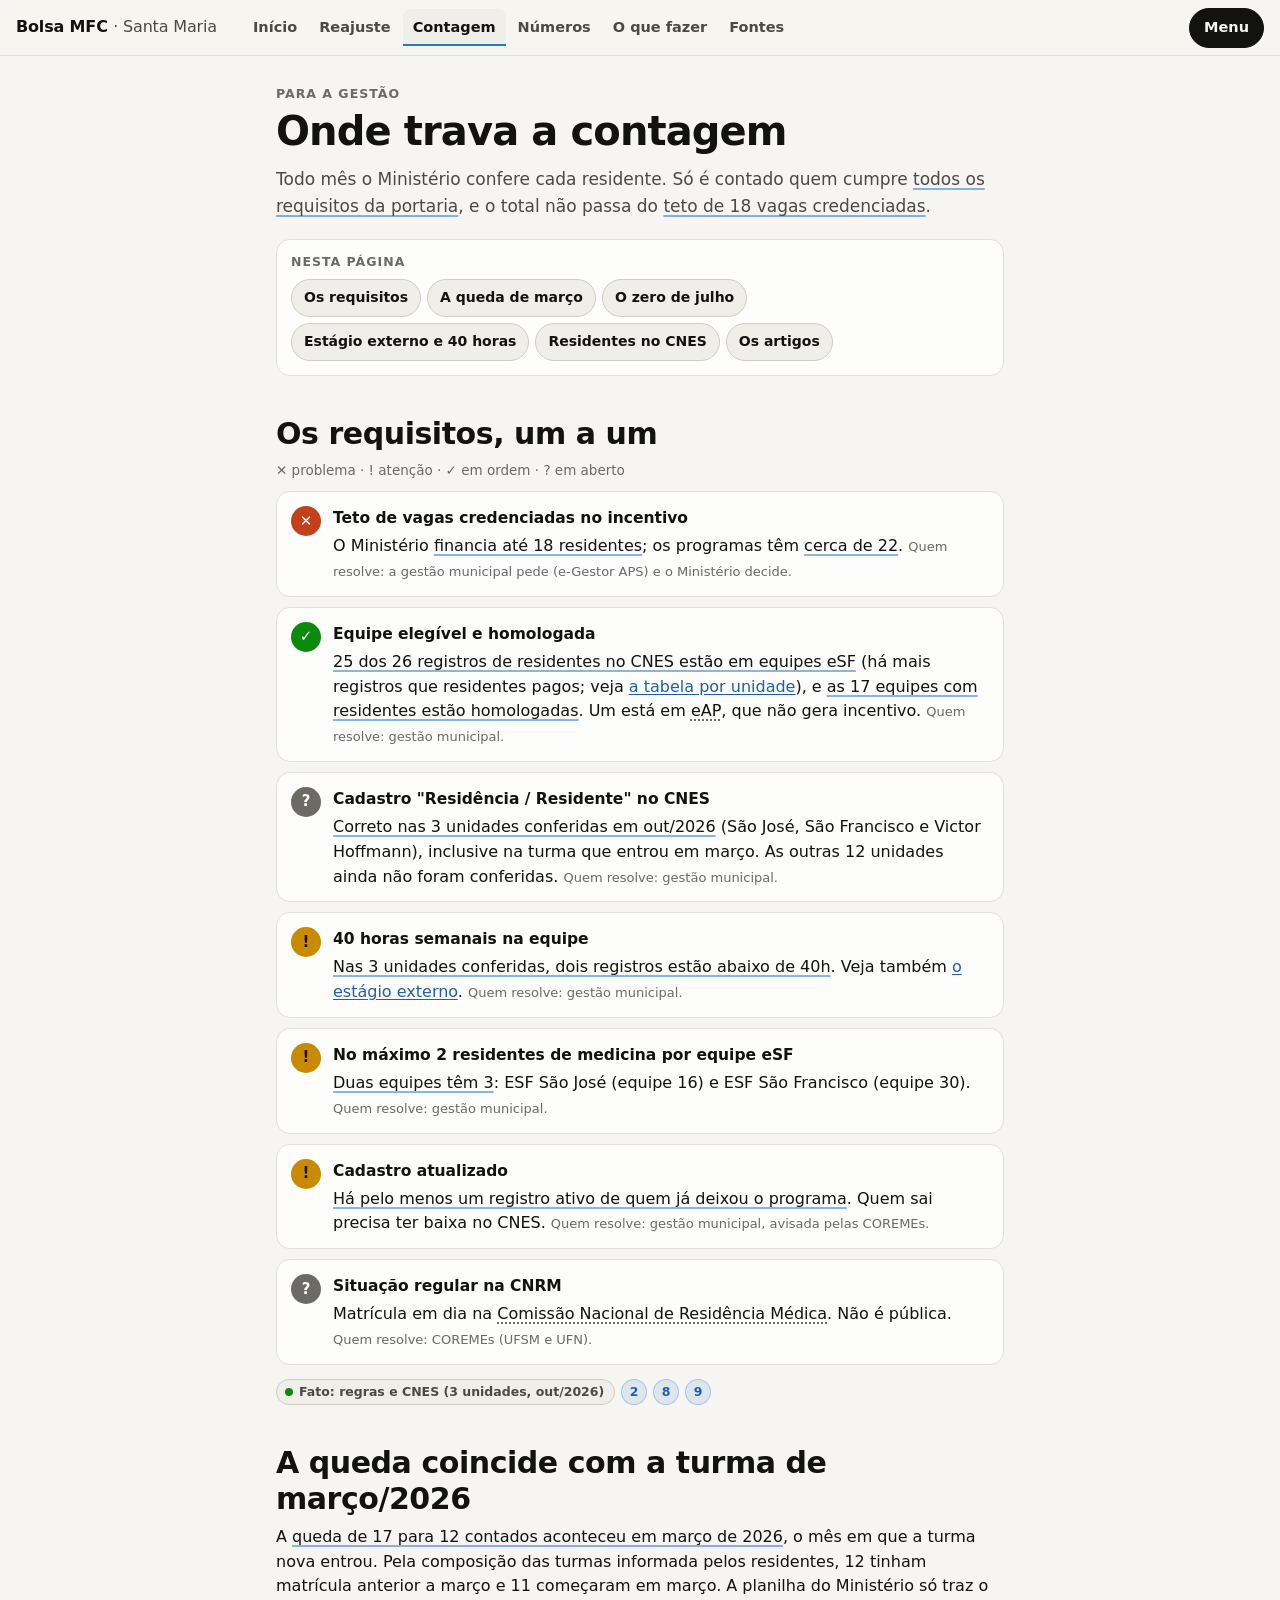
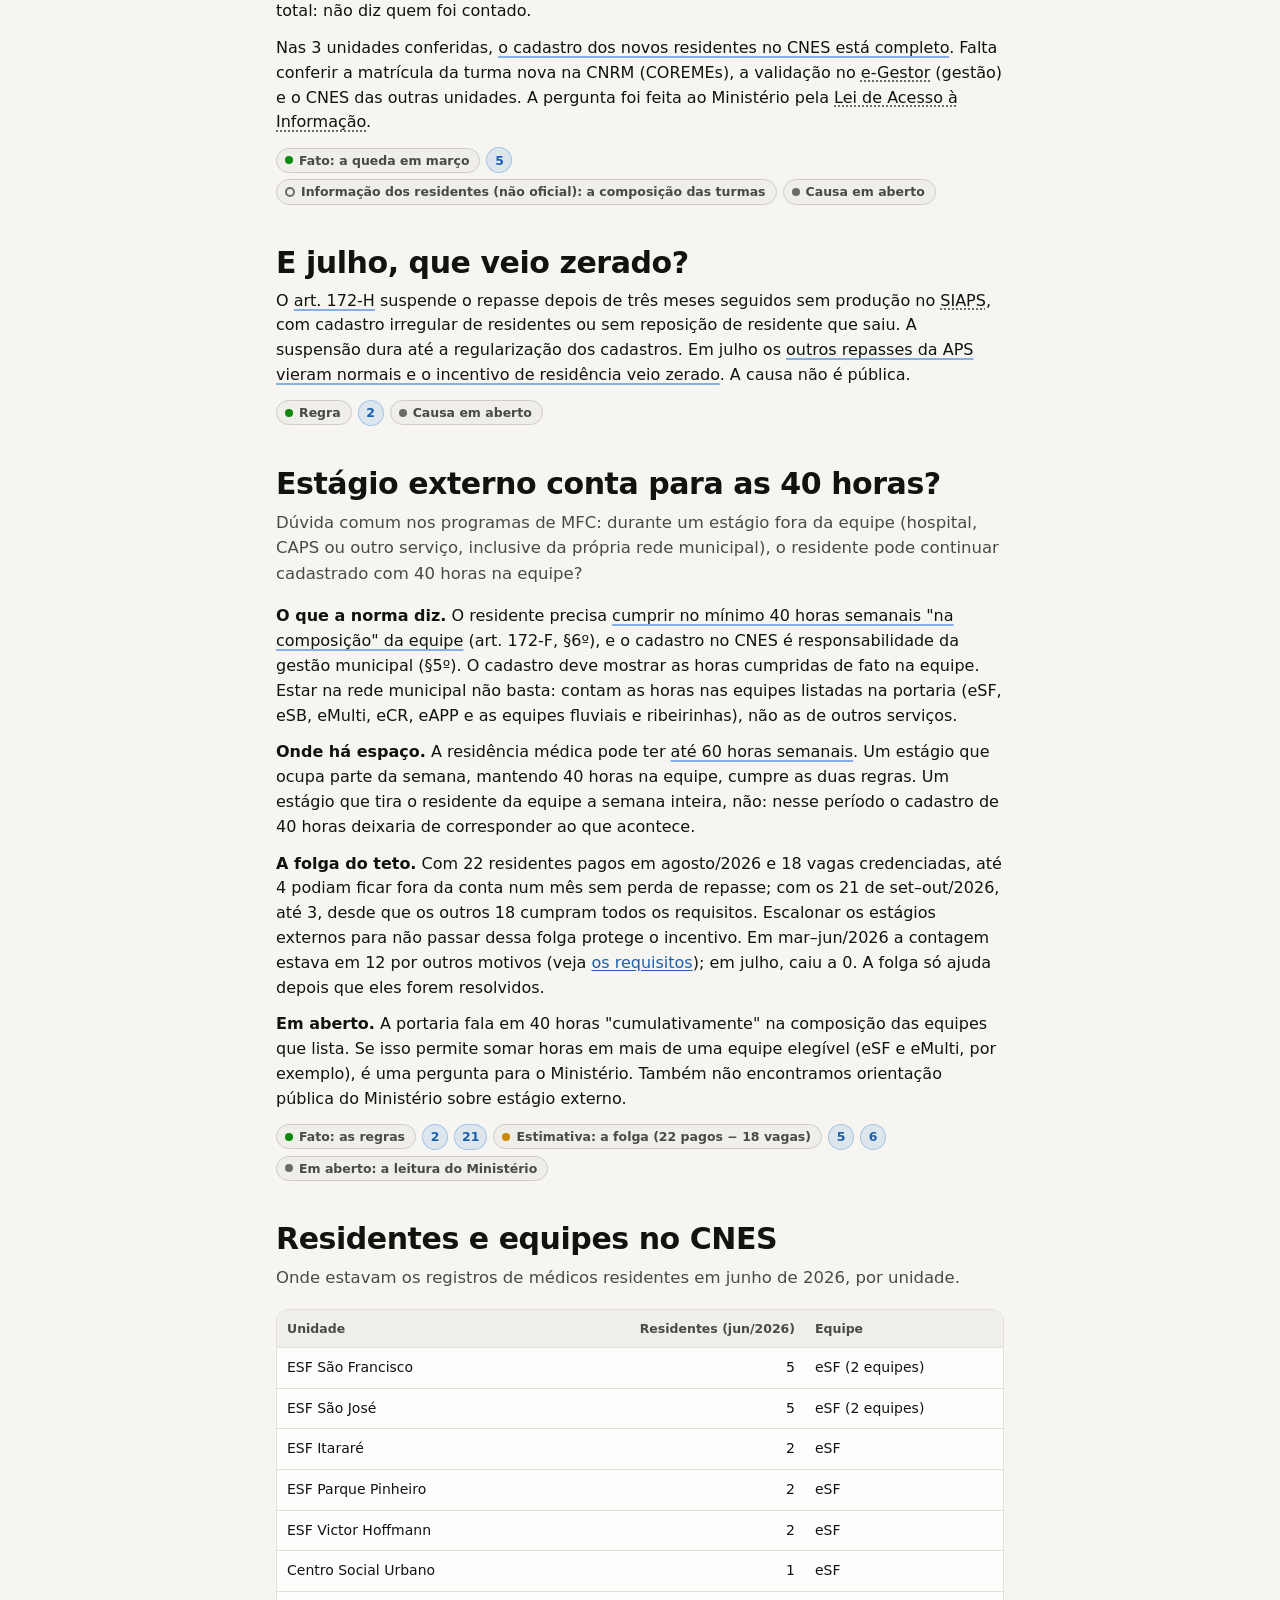
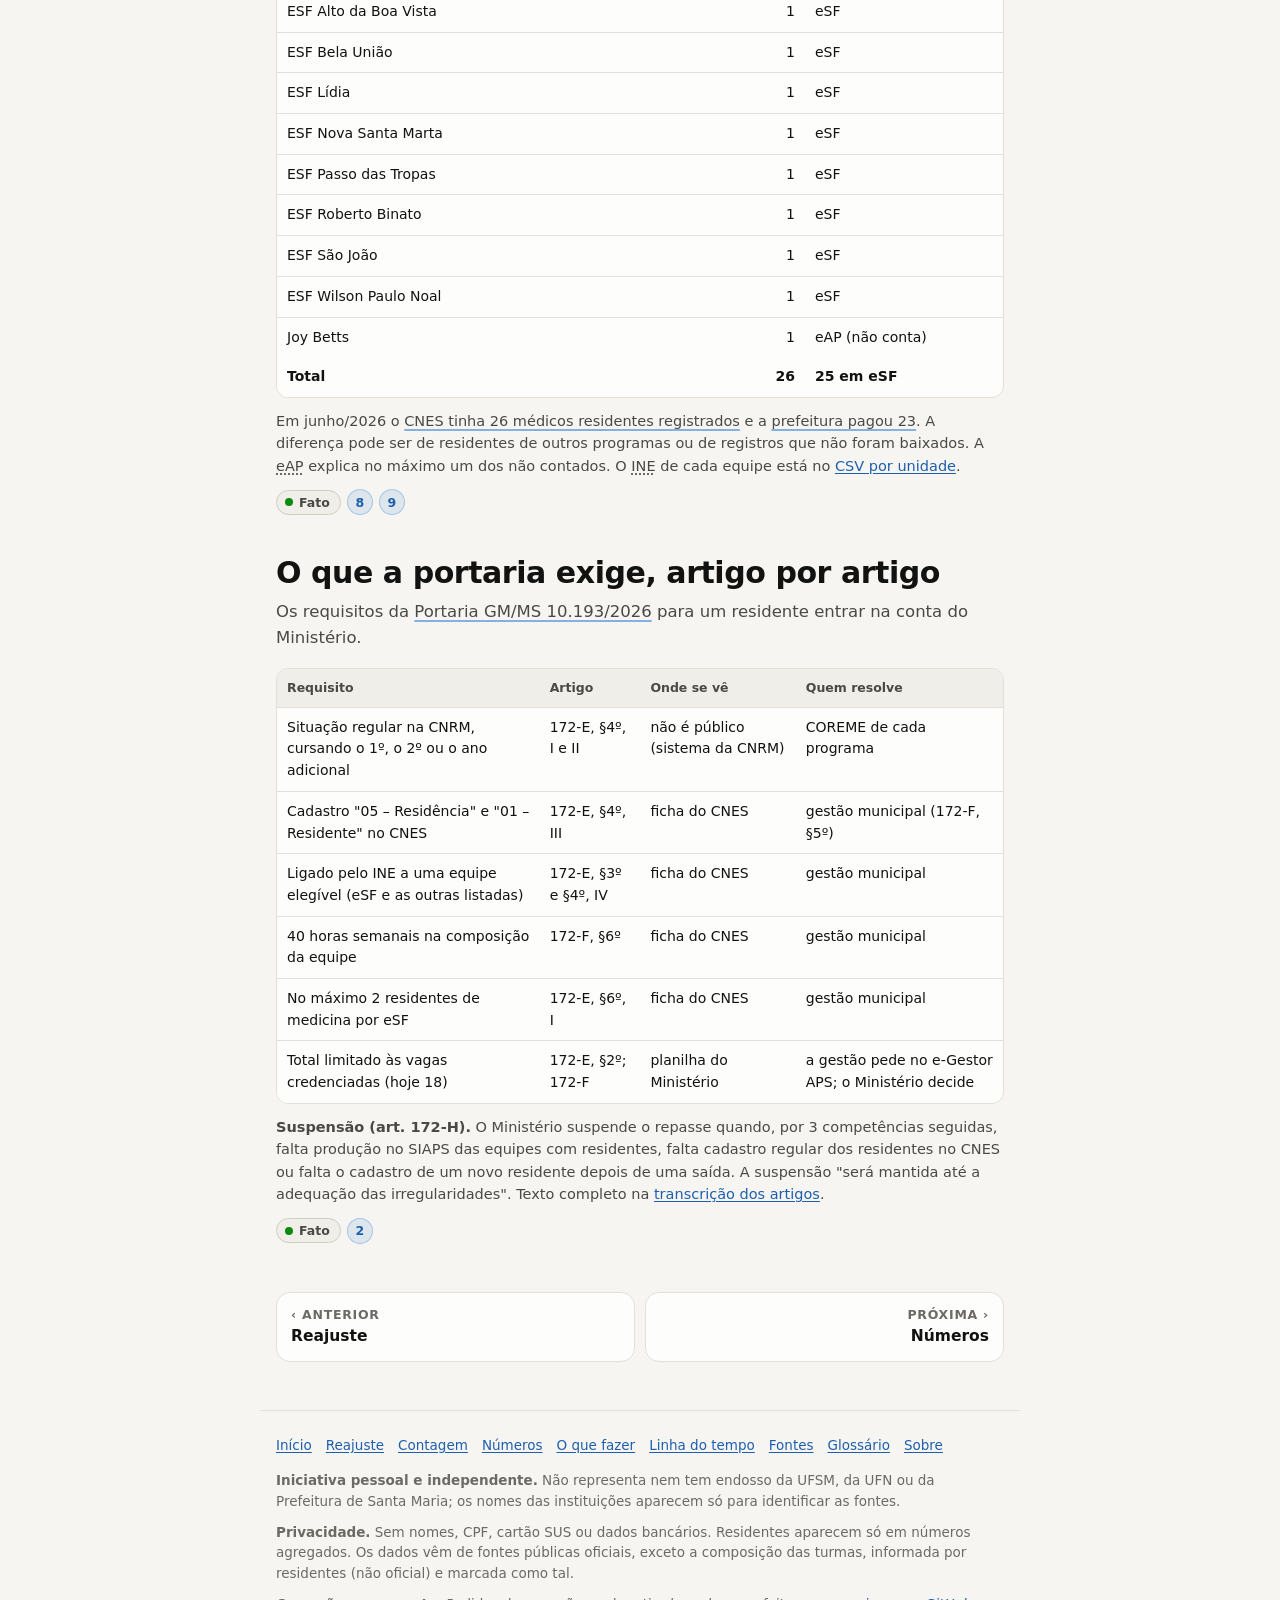
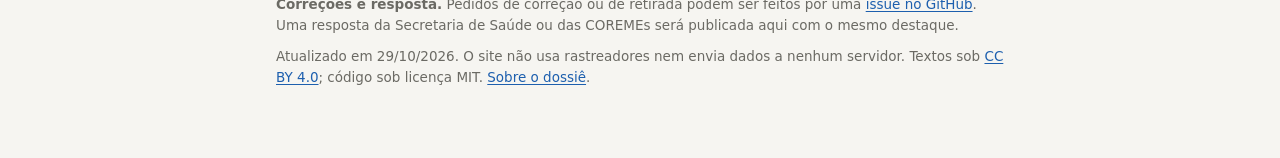
==== commit 21dc3072: "Corrige outubro (empenhado × pago) e a consistência dos 21 residentes - Outubro/2026 consta como emp" ====
--- a/contagem.html
+++ b/contagem.html
@@ -109,10 +109,11 @@
     60 horas semanais</a>. Um estágio que ocupa parte da semana, mantendo 40 horas na equipe, cumpre as duas regras. Um
     estágio que tira o residente da equipe a semana inteira, não: nesse período o cadastro de 40 horas deixaria de
     corresponder ao que acontece.</p>
-    <p><strong>A folga do teto.</strong> Com 22 residentes pagos e 18 vagas credenciadas, até 4 podem ficar fora da conta
-    num mês sem perda de repasse, desde que os outros 18 cumpram todos os requisitos. Escalonar os estágios externos para
-    não passar dessa folga protege o incentivo. Hoje a contagem está em 12 por outros motivos (veja
-    <a href="#requisitos">os requisitos</a>); a folga só ajuda depois que eles forem resolvidos.</p>
+    <p><strong>A folga do teto.</strong> Com 22 residentes pagos em agosto/2026 e 18 vagas credenciadas, até 4 podiam
+    ficar fora da conta num mês sem perda de repasse; com os 21 de set–out/2026, até 3, desde que os outros 18
+    cumpram todos os requisitos. Escalonar os estágios externos para não passar dessa folga protege o incentivo.
+    Em mar–jun/2026 a contagem estava em 12 por outros motivos (veja <a href="#requisitos">os requisitos</a>);
+    em julho, caiu a 0. A folga só ajuda depois que eles forem resolvidos.</p>
     <p><strong>Em aberto.</strong> A portaria fala em 40 horas "cumulativamente" na composição das equipes que lista. Se
     isso permite somar horas em mais de uma equipe elegível (eSF e eMulti, por exemplo), é uma pergunta para o Ministério.
     Também não encontramos orientação pública do Ministério sobre estágio externo.</p>
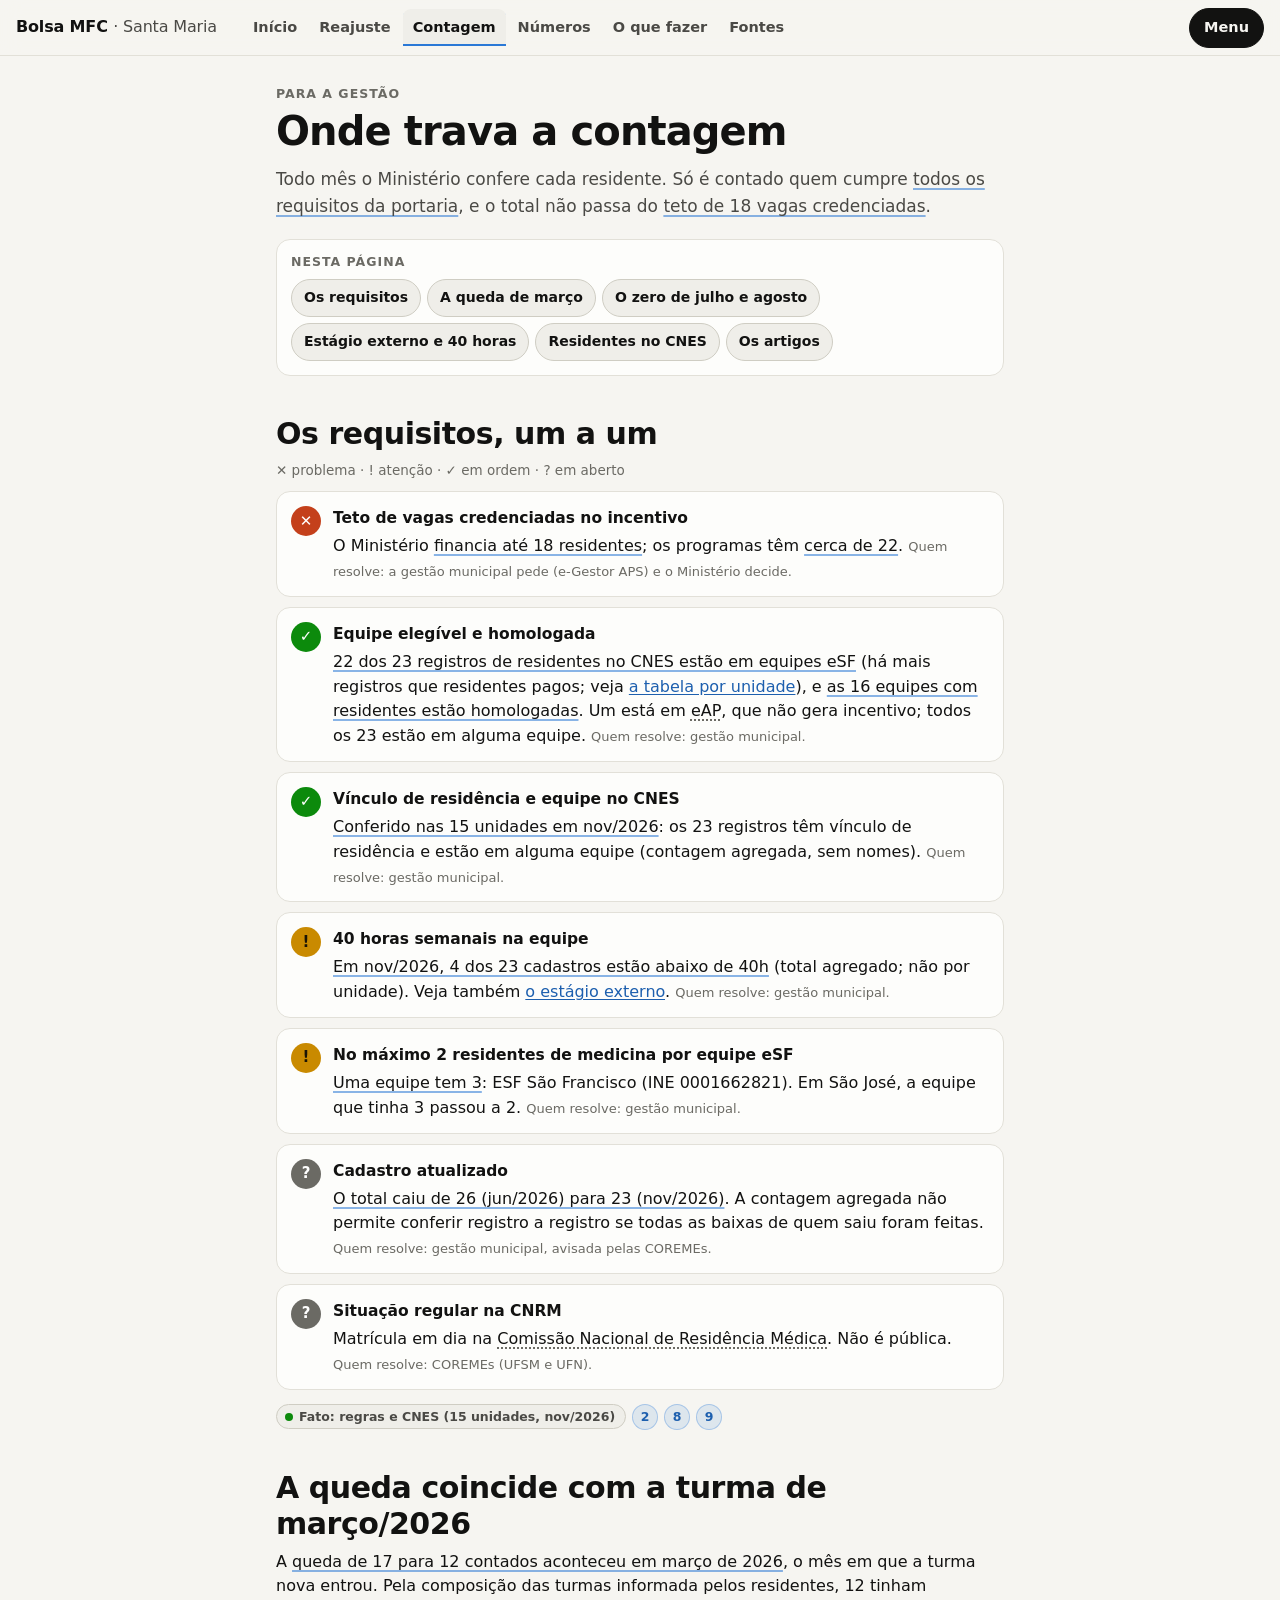
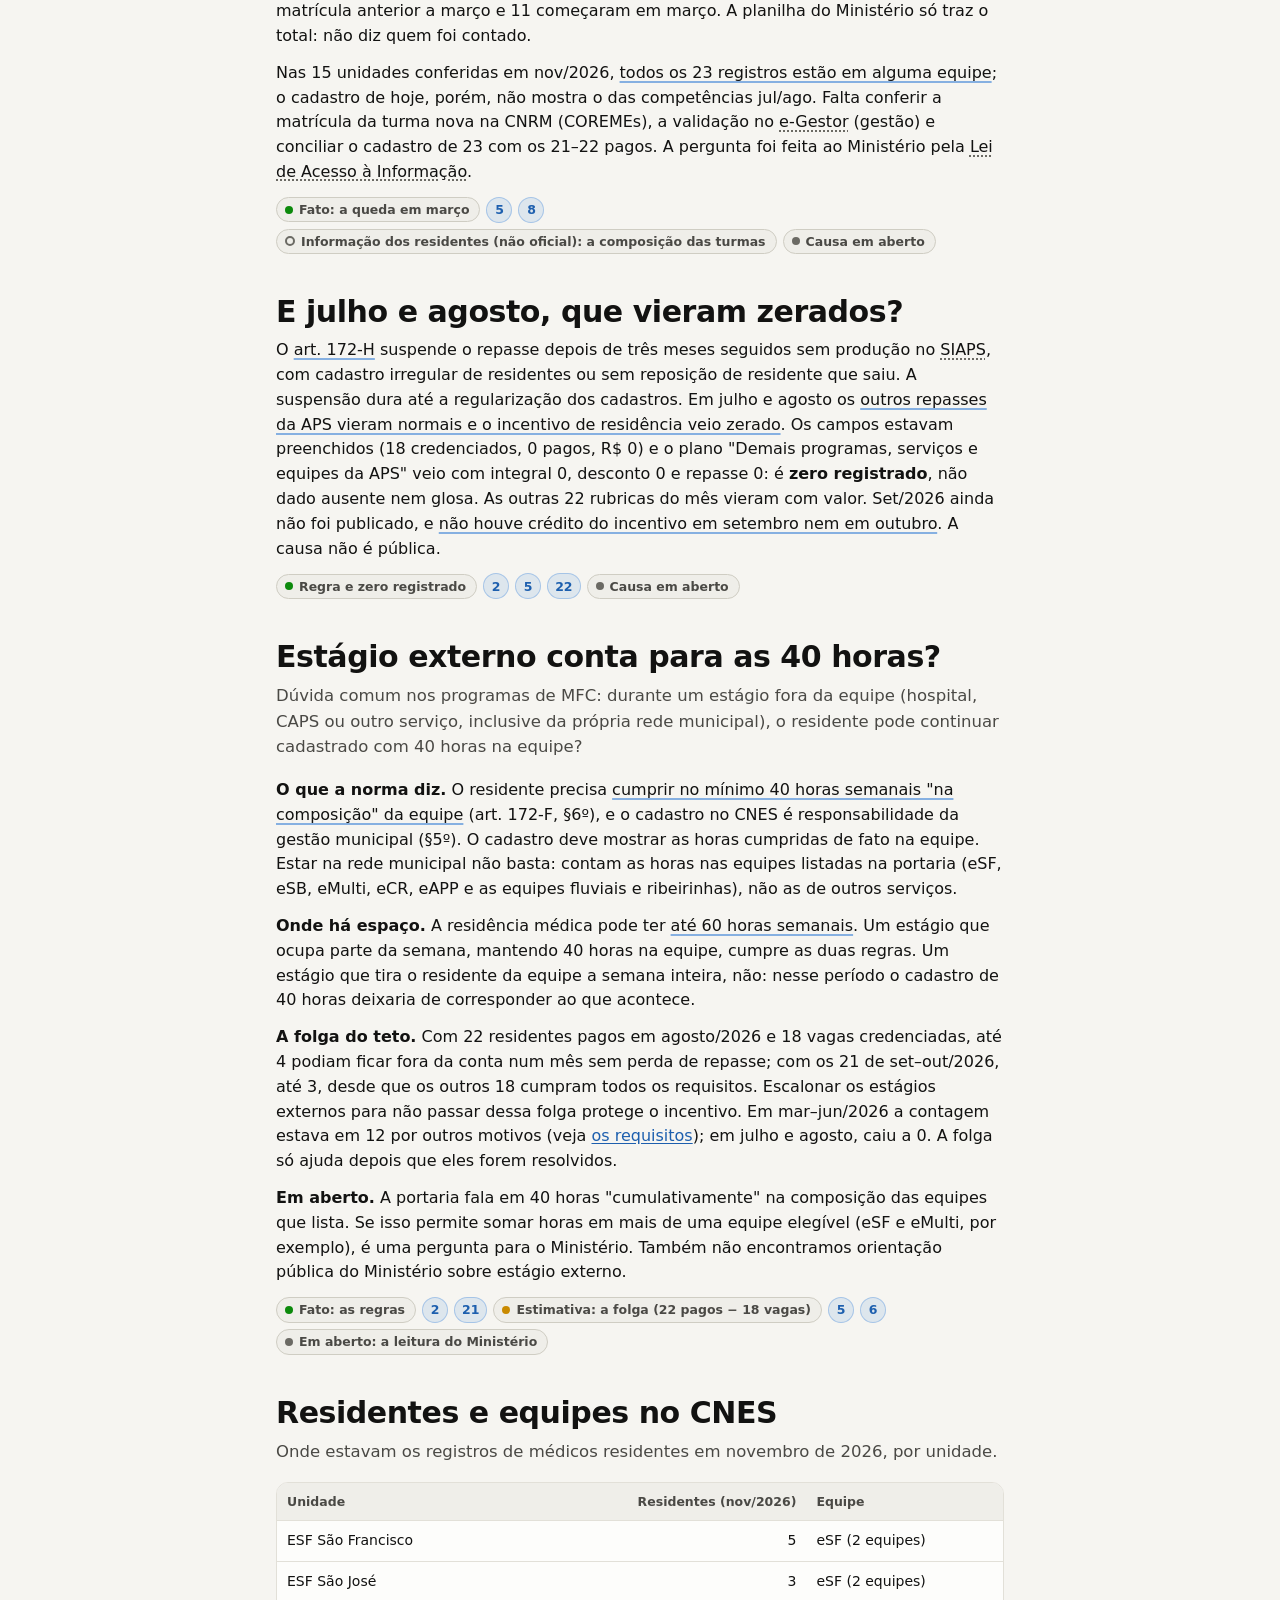
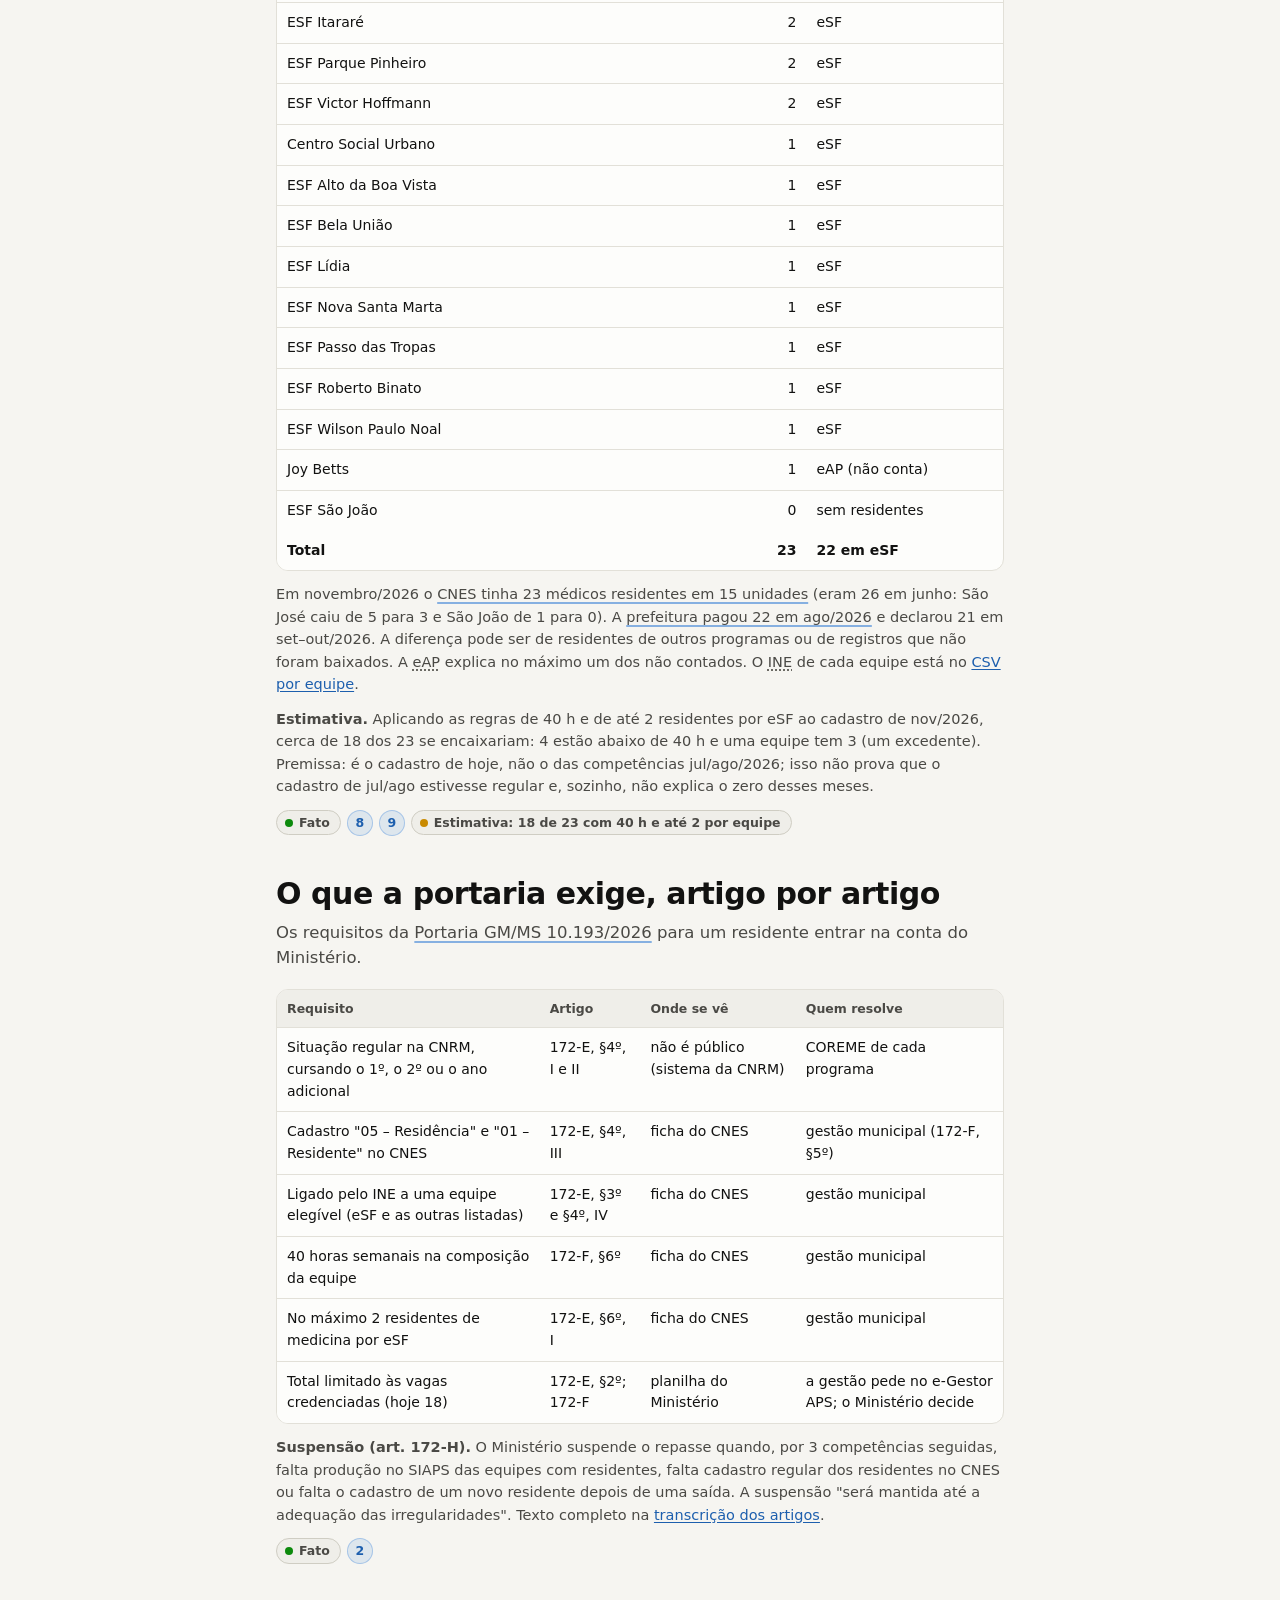
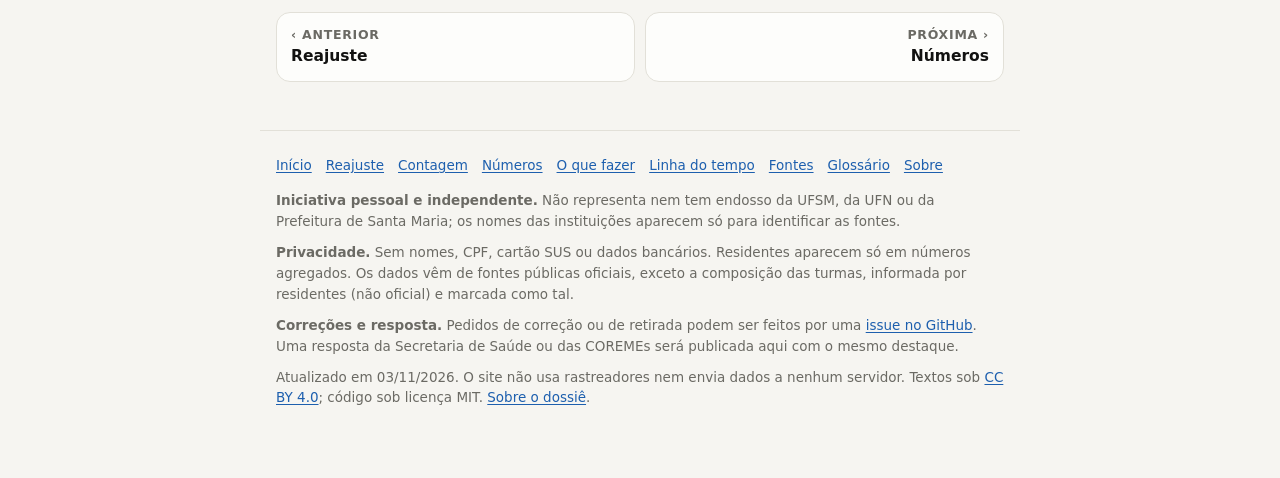
==== commit 852a4a63: "Atualiza dados de 03/11/2026: agosto zerado, FNS, outubro pago e CNES 15/15 - Ministério (relatorioa" ====
--- a/contagem.html
+++ b/contagem.html
@@ -4,7 +4,7 @@
 <meta charset="utf-8">
 <meta name="viewport" content="width=device-width, initial-scale=1, viewport-fit=cover">
 <title>Onde trava a contagem — Bolsa MFC Santa Maria</title>
-<meta name="description" content="Os requisitos da Portaria GM/MS 10.193/2026 para o Ministério contar um residente, o que está em ordem e o que não está em Santa Maria, a queda de março, o zero de julho e o estágio externo.">
+<meta name="description" content="Os requisitos da Portaria GM/MS 10.193/2026 para o Ministério contar um residente, o que está em ordem e o que não está em Santa Maria, a queda de março, os zeros de julho e agosto e o estágio externo.">
 <!--b:cabeca-->
 <meta name="color-scheme" content="light dark">
 <link rel="icon" href="data:image/svg+xml,<svg xmlns='http://www.w3.org/2000/svg' viewBox='0 0 32 32'><rect width='32' height='32' rx='8' fill='%231d5fae'/><path d='M8 23V9h4l4 7 4-7h4v14' fill='none' stroke='white' stroke-width='3' stroke-linejoin='round'/></svg>">
@@ -34,7 +34,7 @@
     <a class="cita" href="fontes.html#ref-5" data-ref="5">teto de 18 vagas credenciadas</a>.</p>
   </header>
 
-  <!--b:toc--><nav class="toc" aria-label="Nesta página"><p>Nesta página</p><ol><li><a href="#requisitos">Os requisitos</a></li><li><a href="#marco">A queda de março</a></li><li><a href="#julho">O zero de julho</a></li><li><a href="#estagio">Estágio externo e 40 horas</a></li><li><a href="#cnes">Residentes no CNES</a></li><li><a href="#portaria">Os artigos</a></li></ol></nav><!--/b:toc-->
+  <!--b:toc--><nav class="toc" aria-label="Nesta página"><p>Nesta página</p><ol><li><a href="#requisitos">Os requisitos</a></li><li><a href="#marco">A queda de março</a></li><li><a href="#julho">O zero de julho e agosto</a></li><li><a href="#estagio">Estágio externo e 40 horas</a></li><li><a href="#cnes">Residentes no CNES</a></li><li><a href="#portaria">Os artigos</a></li></ol></nav><!--/b:toc-->
 
   <section id="requisitos" data-toc="Os requisitos">
     <h2>Os requisitos, um a um</h2>
@@ -45,31 +45,32 @@
         programas têm <a class="cita" href="fontes.html#ref-6" data-ref="6">cerca de 22</a>. <span class="quem">Quem resolve:
         a gestão municipal pede (e-Gestor APS) e o Ministério decide.</span></span></li>
       <li><span class="st ok" role="img" aria-label="em ordem">✓</span><b>Equipe elegível e homologada</b>
-        <span><a class="cita" href="fontes.html#ref-8" data-ref="8">25 dos 26 registros de residentes no CNES estão em equipes
-        eSF</a> (há mais registros que residentes pagos; veja <a href="#cnes">a tabela por unidade</a>), e
-        <a class="cita" href="fontes.html#ref-9" data-ref="9">as 17 equipes com residentes estão homologadas</a>. Um está
-        em <a class="termo" href="glossario.html#t-esf-eap" data-termo="esf-eap">eAP</a>, que não gera incentivo.
+        <span><a class="cita" href="fontes.html#ref-8" data-ref="8">22 dos 23 registros de residentes no CNES estão em
+        equipes eSF</a> (há mais registros que residentes pagos; veja <a href="#cnes">a tabela por unidade</a>), e
+        <a class="cita" href="fontes.html#ref-9" data-ref="9">as 16 equipes com residentes estão homologadas</a>. Um está
+        em <a class="termo" href="glossario.html#t-esf-eap" data-termo="esf-eap">eAP</a>, que não gera incentivo; todos os 23
+        estão em alguma equipe. <span class="quem">Quem resolve: gestão municipal.</span></span></li>
+      <li><span class="st ok" role="img" aria-label="em ordem">✓</span><b>Vínculo de residência e equipe no CNES</b>
+        <span><a class="cita" href="fontes.html#ref-8" data-ref="8">Conferido nas 15 unidades em nov/2026</a>: os 23
+        registros têm vínculo de residência e estão em alguma equipe (contagem agregada, sem nomes).
         <span class="quem">Quem resolve: gestão municipal.</span></span></li>
-      <li><span class="st aberto" role="img" aria-label="em aberto">?</span><b>Cadastro "Residência / Residente" no CNES</b>
-        <span><a class="cita" href="fontes.html#ref-8" data-ref="8">Correto nas 3 unidades conferidas em out/2026</a> (São
-        José, São Francisco e Victor Hoffmann), inclusive na turma que entrou em março. As outras 12 unidades ainda não foram
-        conferidas. <span class="quem">Quem resolve: gestão municipal.</span></span></li>
       <li><span class="st alerta" role="img" aria-label="atenção">!</span><b>40 horas semanais na equipe</b>
-        <span><a class="cita" href="fontes.html#ref-8" data-ref="8">Nas 3 unidades conferidas, dois registros estão abaixo
-        de 40h</a>. Veja também <a href="#estagio">o estágio externo</a>. <span class="quem">Quem resolve: gestão
+        <span><a class="cita" href="fontes.html#ref-8" data-ref="8">Em nov/2026, 4 dos 23 cadastros estão abaixo de 40h</a>
+        (total agregado; não por unidade). Veja também <a href="#estagio">o estágio externo</a>.
+        <span class="quem">Quem resolve: gestão municipal.</span></span></li>
+      <li><span class="st alerta" role="img" aria-label="atenção">!</span><b>No máximo 2 residentes de medicina por equipe eSF</b>
+        <span><a class="cita" href="fontes.html#ref-8" data-ref="8">Uma equipe tem 3</a>: ESF São Francisco (INE
+        0001662821). Em São José, a equipe que tinha 3 passou a 2. <span class="quem">Quem resolve: gestão
         municipal.</span></span></li>
-      <li><span class="st alerta" role="img" aria-label="atenção">!</span><b>No máximo 2 residentes de medicina por equipe eSF</b>
-        <span><a class="cita" href="fontes.html#ref-8" data-ref="8">Duas equipes têm 3</a>: ESF São José (equipe 16) e ESF
-        São Francisco (equipe 30). <span class="quem">Quem resolve: gestão municipal.</span></span></li>
-      <li><span class="st alerta" role="img" aria-label="atenção">!</span><b>Cadastro atualizado</b>
-        <span><a class="cita" href="fontes.html#ref-8" data-ref="8">Há pelo menos um registro ativo de quem já deixou o
-        programa</a>. Quem sai precisa ter baixa no CNES. <span class="quem">Quem resolve: gestão municipal, avisada pelas
-        COREMEs.</span></span></li>
+      <li><span class="st aberto" role="img" aria-label="em aberto">?</span><b>Cadastro atualizado</b>
+        <span><a class="cita" href="fontes.html#ref-8" data-ref="8">O total caiu de 26 (jun/2026) para 23 (nov/2026)</a>.
+        A contagem agregada não permite conferir registro a registro se todas as baixas de quem saiu foram feitas.
+        <span class="quem">Quem resolve: gestão municipal, avisada pelas COREMEs.</span></span></li>
       <li><span class="st aberto" role="img" aria-label="em aberto">?</span><b>Situação regular na CNRM</b>
         <span>Matrícula em dia na <a class="termo" href="glossario.html#t-cnrm" data-termo="cnrm">Comissão Nacional de
         Residência Médica</a>. Não é pública. <span class="quem">Quem resolve: COREMEs (UFSM e UFN).</span></span></li>
     </ol>
-    <div class="selos"><span class="selo fato">Fato: regras e CNES (3 unidades, out/2026)</span><a class="ref" href="fontes.html#ref-2" data-ref="2">2</a><a class="ref" href="fontes.html#ref-8" data-ref="8">8</a><a class="ref" href="fontes.html#ref-9" data-ref="9">9</a></div>
+    <div class="selos"><span class="selo fato">Fato: regras e CNES (15 unidades, nov/2026)</span><a class="ref" href="fontes.html#ref-2" data-ref="2">2</a><a class="ref" href="fontes.html#ref-8" data-ref="8">8</a><a class="ref" href="fontes.html#ref-9" data-ref="9">9</a></div>
   </section>
 
   <section id="marco" data-toc="A queda de março">
@@ -77,23 +78,28 @@
     <p>A <a class="cita" href="fontes.html#ref-5" data-ref="5">queda de 17 para 12 contados aconteceu em março de 2026</a>,
     o mês em que a turma nova entrou. Pela composição das turmas informada pelos residentes, 12 tinham matrícula anterior
     a março e 11 começaram em março. A planilha do Ministério só traz o total: não diz quem foi contado.</p>
-    <p>Nas 3 unidades conferidas, <a class="cita" href="fontes.html#ref-8" data-ref="8">o cadastro dos novos residentes no
-    CNES está completo</a>. Falta conferir a matrícula da turma nova na CNRM (COREMEs), a validação no
-    <a class="termo" href="glossario.html#t-siaps" data-termo="siaps">e-Gestor</a> (gestão) e o CNES das outras unidades. A
-    pergunta foi feita ao Ministério pela <a class="termo" href="glossario.html#t-lai" data-termo="lai">Lei de Acesso à
-    Informação</a>.</p>
-    <div class="selos"><span class="selo fato">Fato: a queda em março</span><a class="ref" href="fontes.html#ref-5" data-ref="5">5</a>
+    <p>Nas 15 unidades conferidas em nov/2026, <a class="cita" href="fontes.html#ref-8" data-ref="8">todos os 23 registros
+    estão em alguma equipe</a>; o cadastro de hoje, porém, não mostra o das competências jul/ago. Falta conferir a matrícula
+    da turma nova na CNRM (COREMEs), a validação no
+    <a class="termo" href="glossario.html#t-siaps" data-termo="siaps">e-Gestor</a> (gestão) e conciliar o cadastro de 23 com
+    os 21–22 pagos. A pergunta foi feita ao Ministério pela <a class="termo" href="glossario.html#t-lai" data-termo="lai">Lei
+    de Acesso à Informação</a>.</p>
+    <div class="selos"><span class="selo fato">Fato: a queda em março</span><a class="ref" href="fontes.html#ref-5" data-ref="5">5</a><a class="ref" href="fontes.html#ref-8" data-ref="8">8</a>
       <span class="selo info">Informação dos residentes (não oficial): a composição das turmas</span><span class="selo aberto">Causa em aberto</span></div>
   </section>
 
-  <section id="julho" data-toc="O zero de julho">
-    <h2>E julho, que veio zerado?</h2>
+  <section id="julho" data-toc="O zero de julho e agosto">
+    <h2>E julho e agosto, que vieram zerados?</h2>
     <p>O <a class="cita" href="fontes.html#ref-2" data-ref="2">art. 172-H</a> suspende o repasse depois de três meses
     seguidos sem produção no <a class="termo" href="glossario.html#t-siaps" data-termo="siaps">SIAPS</a>, com cadastro
     irregular de residentes ou sem reposição de residente que saiu. A suspensão dura até a regularização dos cadastros.
-    Em julho os <a class="cita" href="fontes.html#ref-5" data-ref="5">outros repasses da APS vieram normais e o incentivo de
-    residência veio zerado</a>. A causa não é pública.</p>
-    <div class="selos"><span class="selo fato">Regra</span><a class="ref" href="fontes.html#ref-2" data-ref="2">2</a><span class="selo aberto">Causa em aberto</span></div>
+    Em julho e agosto os <a class="cita" href="fontes.html#ref-5" data-ref="5">outros repasses da APS vieram normais e o
+    incentivo de residência veio zerado</a>. Os campos estavam preenchidos (18 credenciados, 0 pagos, R$ 0) e o plano
+    "Demais programas, serviços e equipes da APS" veio com integral 0, desconto 0 e repasse 0: é <strong>zero registrado</strong>,
+    não dado ausente nem glosa. As outras 22 rubricas do mês vieram com valor. Set/2026 ainda não foi publicado, e
+    <a class="cita" href="fontes.html#ref-22" data-ref="22">não houve crédito do incentivo em setembro nem em outubro</a>.
+    A causa não é pública.</p>
+    <div class="selos"><span class="selo fato">Regra e zero registrado</span><a class="ref" href="fontes.html#ref-2" data-ref="2">2</a><a class="ref" href="fontes.html#ref-5" data-ref="5">5</a><a class="ref" href="fontes.html#ref-22" data-ref="22">22</a><span class="selo aberto">Causa em aberto</span></div>
   </section>
 
   <section id="estagio" data-toc="Estágio externo e 40 horas">
@@ -113,7 +119,7 @@
     ficar fora da conta num mês sem perda de repasse; com os 21 de set–out/2026, até 3, desde que os outros 18
     cumpram todos os requisitos. Escalonar os estágios externos para não passar dessa folga protege o incentivo.
     Em mar–jun/2026 a contagem estava em 12 por outros motivos (veja <a href="#requisitos">os requisitos</a>);
-    em julho, caiu a 0. A folga só ajuda depois que eles forem resolvidos.</p>
+    em julho e agosto, caiu a 0. A folga só ajuda depois que eles forem resolvidos.</p>
     <p><strong>Em aberto.</strong> A portaria fala em 40 horas "cumulativamente" na composição das equipes que lista. Se
     isso permite somar horas em mais de uma equipe elegível (eSF e eMulti, por exemplo), é uma pergunta para o Ministério.
     Também não encontramos orientação pública do Ministério sobre estágio externo.</p>
@@ -124,15 +130,21 @@
 
   <section id="cnes" data-toc="Residentes no CNES">
     <h2>Residentes e equipes no CNES</h2>
-    <p class="lead">Onde estavam os registros de médicos residentes em junho de 2026, por unidade.</p>
-    <!--t:cnes--><div class="tabela"><table><thead><tr><th>Unidade</th><th class="n">Residentes (jun/2026)</th><th>Equipe</th></tr></thead><tbody><tr><td>ESF São Francisco</td><td class="n">5</td><td>eSF (2 equipes)</td></tr><tr><td>ESF São José</td><td class="n">5</td><td>eSF (2 equipes)</td></tr><tr><td>ESF Itararé</td><td class="n">2</td><td>eSF</td></tr><tr><td>ESF Parque Pinheiro</td><td class="n">2</td><td>eSF</td></tr><tr><td>ESF Victor Hoffmann</td><td class="n">2</td><td>eSF</td></tr><tr><td>Centro Social Urbano</td><td class="n">1</td><td>eSF</td></tr><tr><td>ESF Alto da Boa Vista</td><td class="n">1</td><td>eSF</td></tr><tr><td>ESF Bela União</td><td class="n">1</td><td>eSF</td></tr><tr><td>ESF Lídia</td><td class="n">1</td><td>eSF</td></tr><tr><td>ESF Nova Santa Marta</td><td class="n">1</td><td>eSF</td></tr><tr><td>ESF Passo das Tropas</td><td class="n">1</td><td>eSF</td></tr><tr><td>ESF Roberto Binato</td><td class="n">1</td><td>eSF</td></tr><tr><td>ESF São João</td><td class="n">1</td><td>eSF</td></tr><tr><td>ESF Wilson Paulo Noal</td><td class="n">1</td><td>eSF</td></tr><tr><td>Joy Betts</td><td class="n">1</td><td>eAP (não conta)</td></tr></tbody><tfoot><tr><td>Total</td><td class="n">26</td><td>25 em eSF</td></tr></tfoot></table></div><!--/t:cnes-->
-    <p class="nota">Em junho/2026 o <a class="cita" href="fontes.html#ref-8" data-ref="8">CNES tinha 26 médicos residentes
-    registrados</a> e a <a class="cita" href="fontes.html#ref-6" data-ref="6">prefeitura pagou 23</a>. A diferença pode ser
-    de residentes de outros programas ou de registros que não foram baixados. A
+    <p class="lead">Onde estavam os registros de médicos residentes em novembro de 2026, por unidade.</p>
+    <!--t:cnes--><div class="tabela"><table><thead><tr><th>Unidade</th><th class="n">Residentes (nov/2026)</th><th>Equipe</th></tr></thead><tbody><tr><td>ESF São Francisco</td><td class="n">5</td><td>eSF (2 equipes)</td></tr><tr><td>ESF São José</td><td class="n">3</td><td>eSF (2 equipes)</td></tr><tr><td>ESF Itararé</td><td class="n">2</td><td>eSF</td></tr><tr><td>ESF Parque Pinheiro</td><td class="n">2</td><td>eSF</td></tr><tr><td>ESF Victor Hoffmann</td><td class="n">2</td><td>eSF</td></tr><tr><td>Centro Social Urbano</td><td class="n">1</td><td>eSF</td></tr><tr><td>ESF Alto da Boa Vista</td><td class="n">1</td><td>eSF</td></tr><tr><td>ESF Bela União</td><td class="n">1</td><td>eSF</td></tr><tr><td>ESF Lídia</td><td class="n">1</td><td>eSF</td></tr><tr><td>ESF Nova Santa Marta</td><td class="n">1</td><td>eSF</td></tr><tr><td>ESF Passo das Tropas</td><td class="n">1</td><td>eSF</td></tr><tr><td>ESF Roberto Binato</td><td class="n">1</td><td>eSF</td></tr><tr><td>ESF Wilson Paulo Noal</td><td class="n">1</td><td>eSF</td></tr><tr><td>Joy Betts</td><td class="n">1</td><td>eAP (não conta)</td></tr><tr><td>ESF São João</td><td class="n">0</td><td>sem residentes</td></tr></tbody><tfoot><tr><td>Total</td><td class="n">23</td><td>22 em eSF</td></tr></tfoot></table></div><!--/t:cnes-->
+    <p class="nota">Em novembro/2026 o <a class="cita" href="fontes.html#ref-8" data-ref="8">CNES tinha 23 médicos residentes
+    em 15 unidades</a> (eram 26 em junho: São José caiu de 5 para 3 e São João de 1 para 0). A
+    <a class="cita" href="fontes.html#ref-6" data-ref="6">prefeitura pagou 22 em ago/2026</a> e declarou 21 em set–out/2026.
+    A diferença pode ser de residentes de outros programas ou de registros que não foram baixados. A
     <a class="termo" href="glossario.html#t-esf-eap" data-termo="esf-eap">eAP</a> explica no máximo um dos não contados.
     O <a class="termo" href="glossario.html#t-ine" data-termo="ine">INE</a> de cada equipe está no
-    <a href="dados/cnes_medicos_residentes_por_unidade.csv">CSV por unidade</a>.</p>
-    <div class="selos"><span class="selo fato">Fato</span><a class="ref" href="fontes.html#ref-8" data-ref="8">8</a><a class="ref" href="fontes.html#ref-9" data-ref="9">9</a></div>
+    <a href="dados/cnes_residentes_por_equipe_nov_2026.csv">CSV por equipe</a>.</p>
+    <p class="nota"><strong>Estimativa.</strong> Aplicando as regras de 40 h e de até 2 residentes por eSF ao cadastro de
+    nov/2026, cerca de 18 dos 23 se encaixariam: 4 estão abaixo de 40 h e uma equipe tem 3 (um excedente). Premissa: é o
+    cadastro de hoje, não o das competências jul/ago/2026; isso não prova que o cadastro de jul/ago estivesse regular e,
+    sozinho, não explica o zero desses meses.</p>
+    <div class="selos"><span class="selo fato">Fato</span><a class="ref" href="fontes.html#ref-8" data-ref="8">8</a><a class="ref" href="fontes.html#ref-9" data-ref="9">9</a>
+      <span class="selo est">Estimativa: 18 de 23 com 40 h e até 2 por equipe</span></div>
   </section>
 
   <section id="portaria" data-toc="Os artigos">
@@ -170,7 +182,7 @@
   <p><strong>Correções e resposta.</strong> Pedidos de correção ou de retirada podem ser feitos por uma
   <a href="https://github.com/skabite/bolsa-residentes-santa-maria/issues" target="_blank" rel="noopener">issue no GitHub</a>. Uma resposta da Secretaria de Saúde ou das
   COREMEs será publicada aqui com o mesmo destaque.</p>
-  <p>Atualizado em 29/10/2026. O site não usa rastreadores nem envia dados a nenhum servidor. Textos sob
+  <p>Atualizado em 03/11/2026. O site não usa rastreadores nem envia dados a nenhum servidor. Textos sob
   <a href="https://creativecommons.org/licenses/by/4.0/deed.pt-br" target="_blank" rel="noopener">CC BY 4.0</a>; código sob
   licença MIT. <a href="sobre.html">Sobre o dossiê</a>.</p>
 </footer>
@@ -184,7 +196,7 @@
       <li><a href="contagem.html" aria-current="page"><span><b>Onde trava a contagem</b><small>Os requisitos do Ministério, um a um, e o estágio externo.</small></span></a></li>
       <li><a href="numeros.html"><span><b>Os números</b><small>Gráficos, tabelas, cada empenho e até quando vão os dados.</small></span></a></li>
       <li><a href="fazer.html"><span><b>O que fazer</b><small>Para residentes, gestão municipal e COREMEs, com os canais.</small></span></a></li>
-      <li><a href="linha-do-tempo.html"><span><b>Linha do tempo</b><small>Do incentivo de 2019 ao zero de julho de 2026.</small></span></a></li>
+      <li><a href="linha-do-tempo.html"><span><b>Linha do tempo</b><small>Do incentivo de 2019 ao zero de julho e agosto de 2026.</small></span></a></li>
       <li><a href="fontes.html"><span><b>Fontes</b><small>As referências, com o que cada uma prova e onde é citada.</small></span></a></li>
       <li><a href="glossario.html"><span><b>Glossário</b><small>CNES, CNRM, competência, empenho e outros termos.</small></span></a></li>
       <li><a href="sobre.html"><span><b>Sobre o dossiê</b><small>Método, correções, privacidade e como reutilizar.</small></span></a></li>
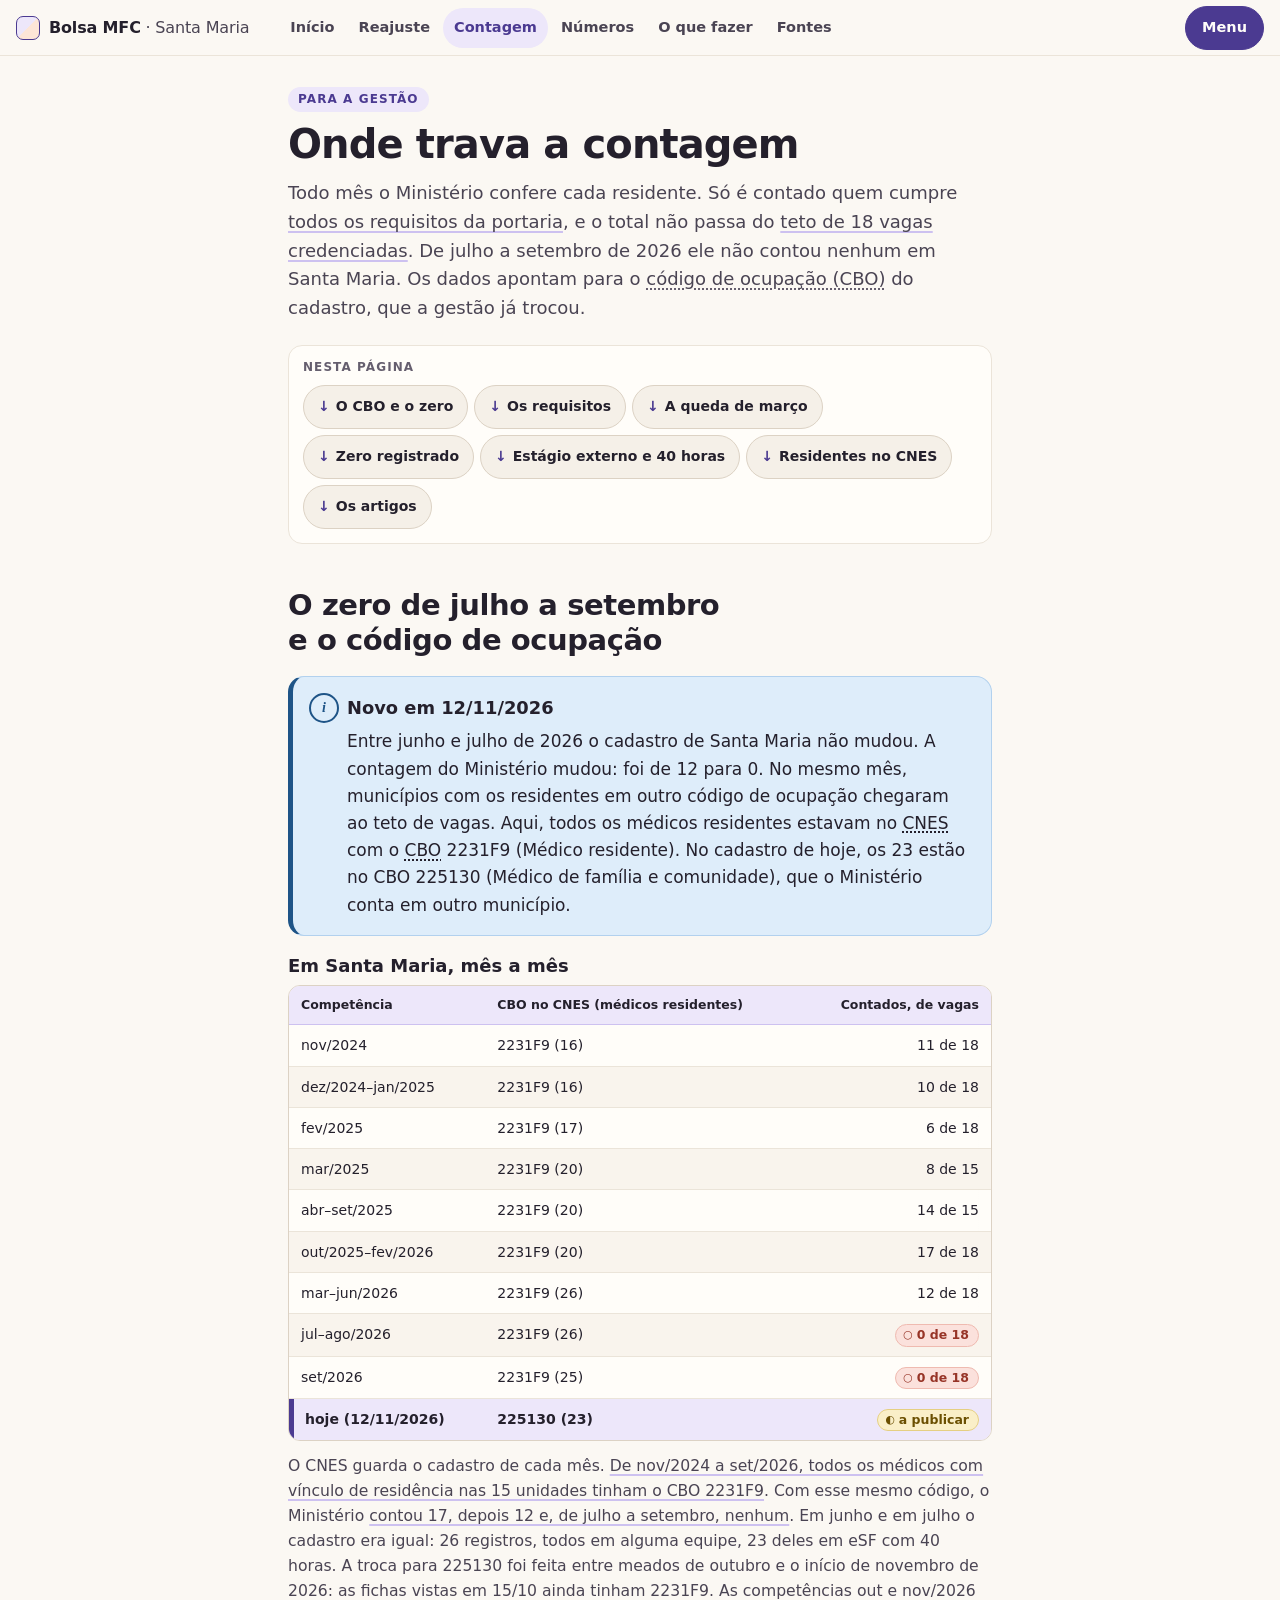
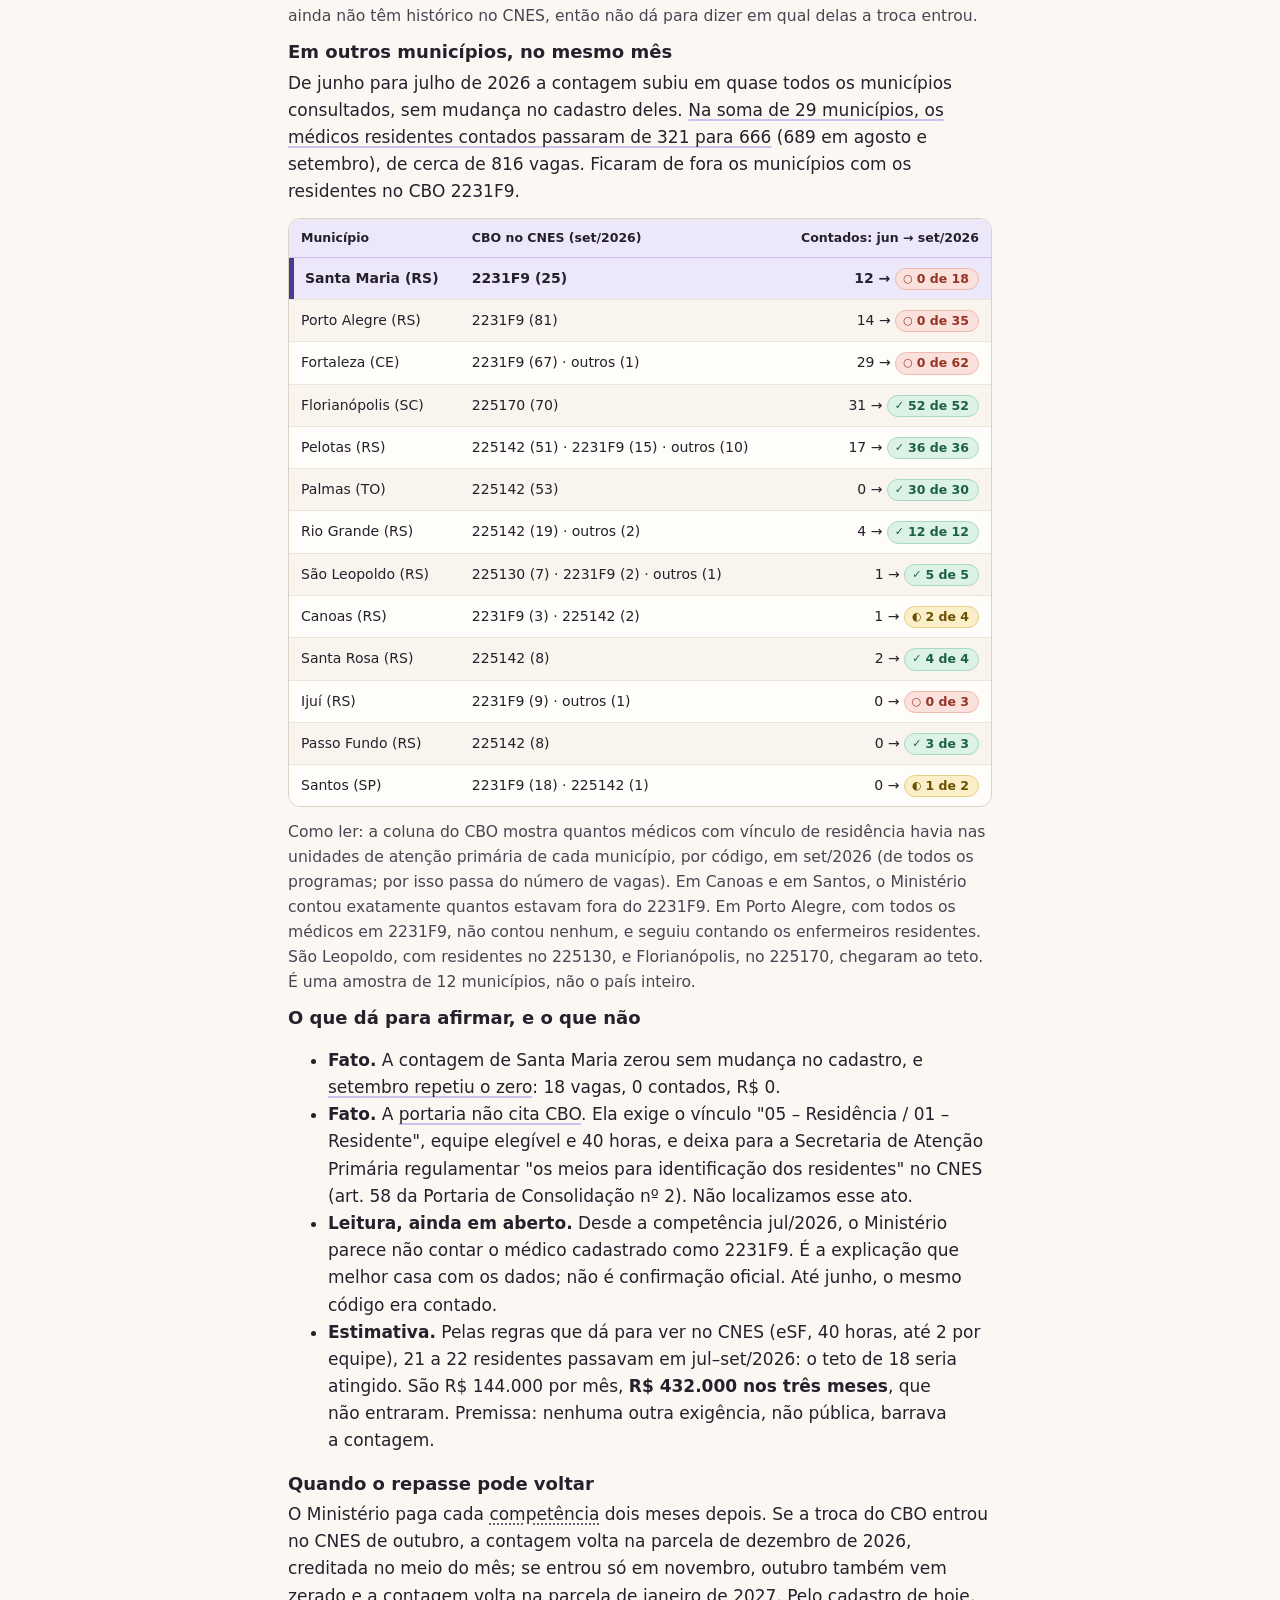
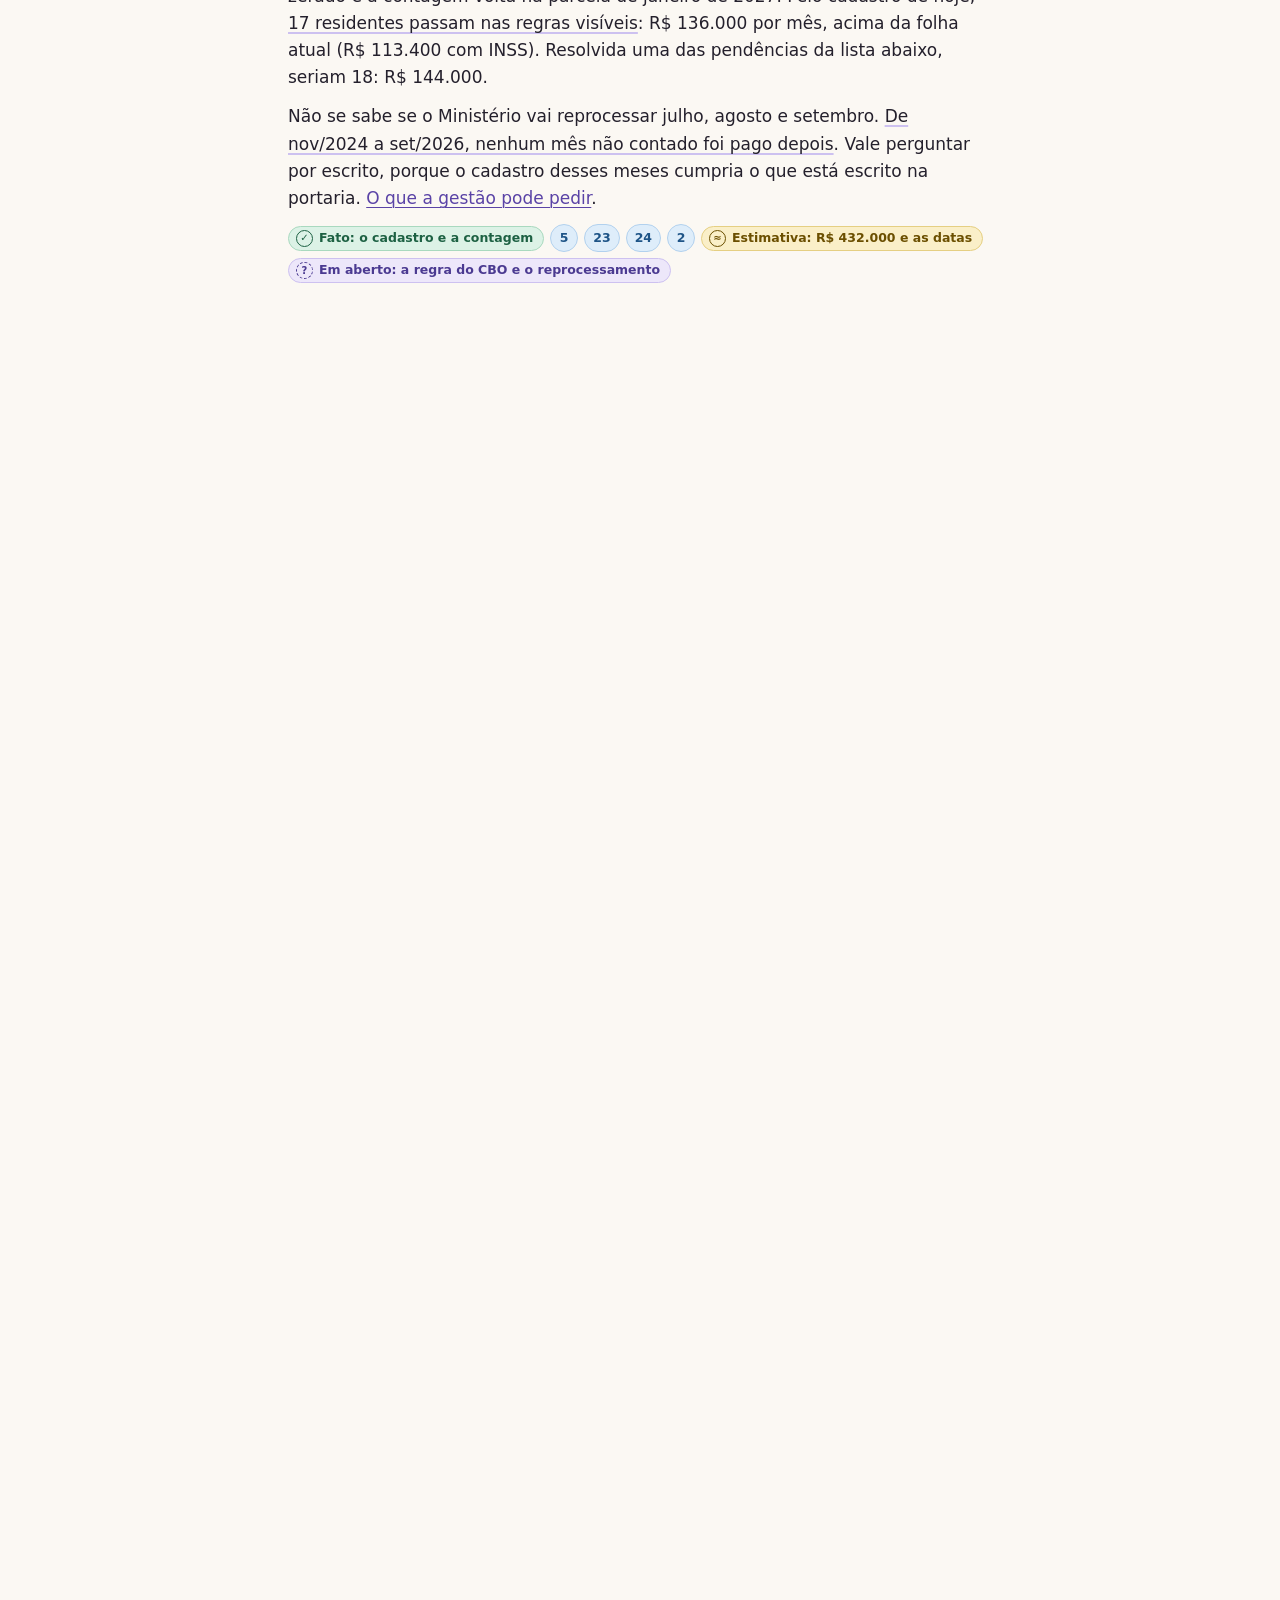
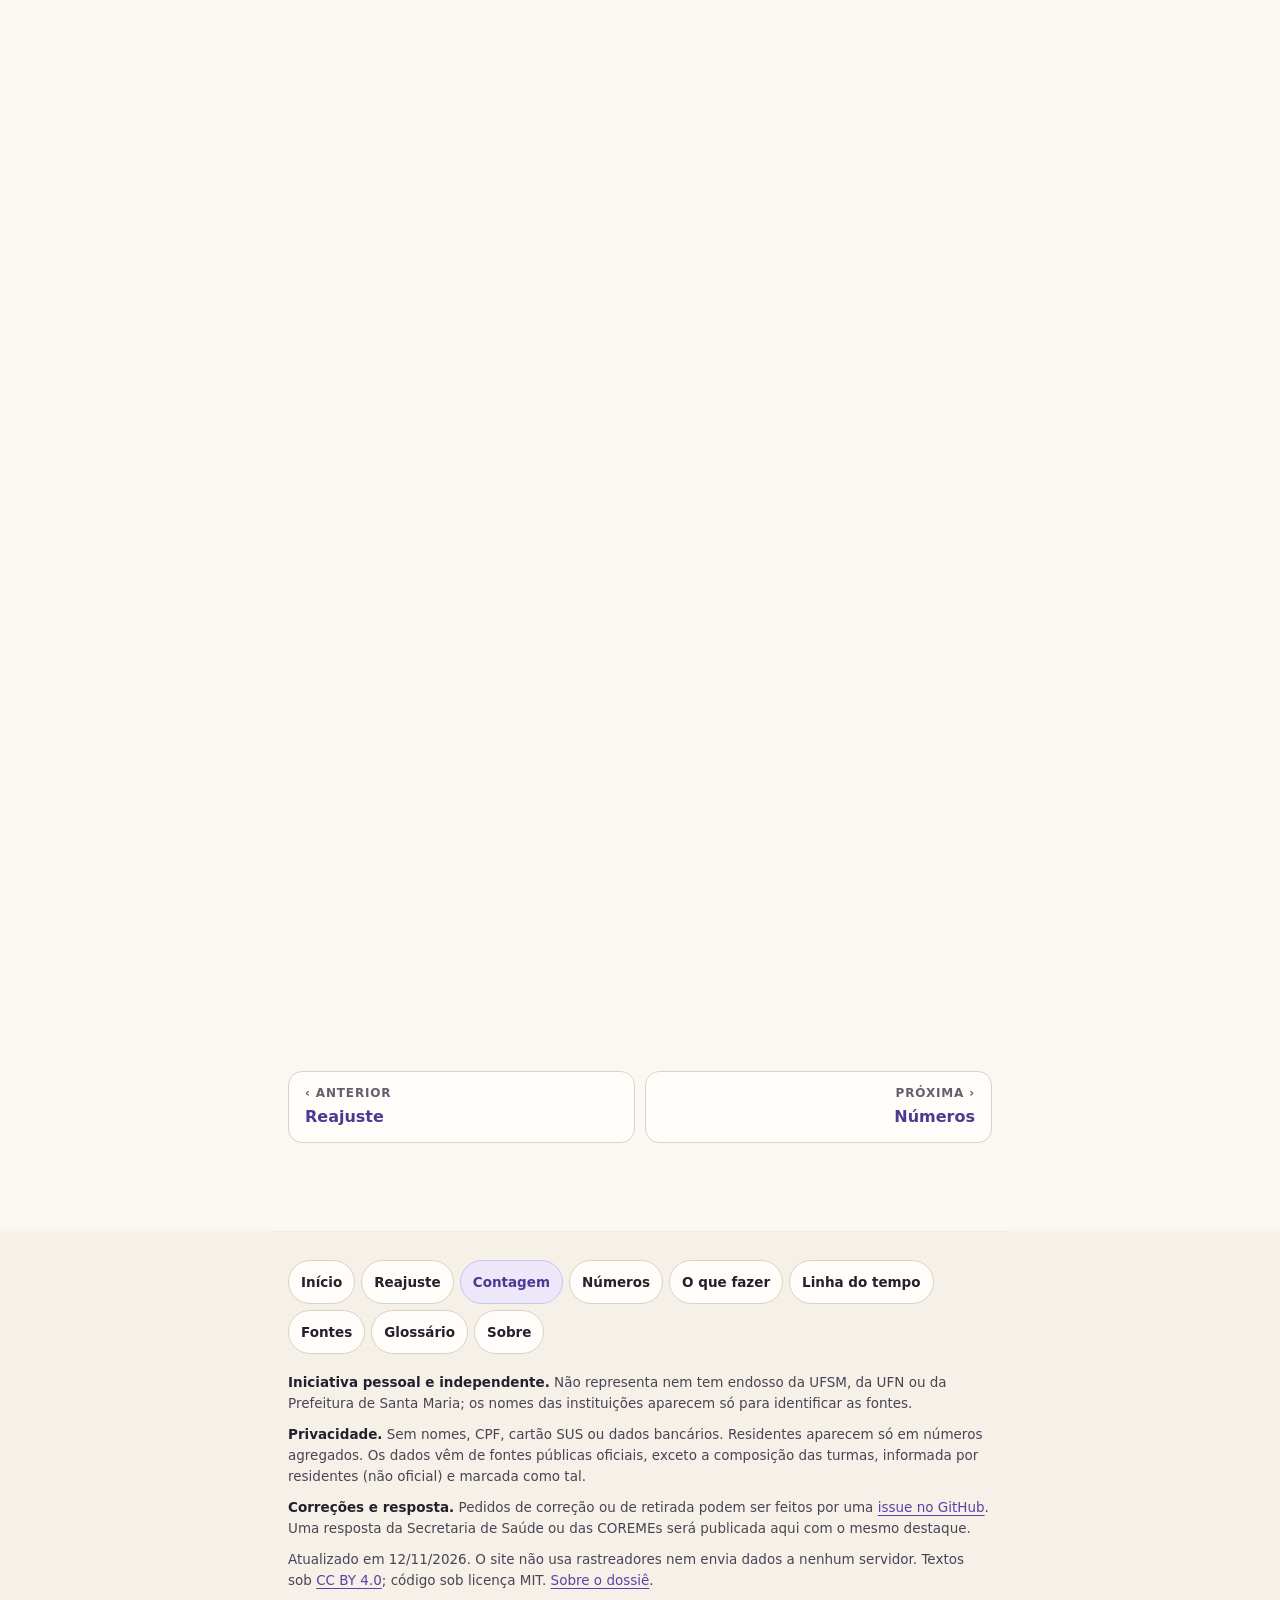
==== commit 17c68d33: "Coleta de 12/11/2026, achado do CBO e visual novo em tons pastéis Dados - Competência set/2026 publi" ====
--- a/contagem.html
+++ b/contagem.html
@@ -4,12 +4,20 @@
 <meta charset="utf-8">
 <meta name="viewport" content="width=device-width, initial-scale=1, viewport-fit=cover">
 <title>Onde trava a contagem — Bolsa MFC Santa Maria</title>
-<meta name="description" content="Os requisitos da Portaria GM/MS 10.193/2026 para o Ministério contar um residente, o que está em ordem e o que não está em Santa Maria, a queda de março, os zeros de julho e agosto e o estágio externo.">
+<meta name="description" content="Por que o Ministério contou zero residentes em Santa Maria de julho a setembro de 2026: o código de ocupação (CBO) do cadastro, os requisitos da Portaria GM/MS 10.193/2026, a queda de março e o estágio externo.">
 <!--b:cabeca-->
 <meta name="color-scheme" content="light dark">
-<link rel="icon" href="data:image/svg+xml,<svg xmlns='http://www.w3.org/2000/svg' viewBox='0 0 32 32'><rect width='32' height='32' rx='8' fill='%231d5fae'/><path d='M8 23V9h4l4 7 4-7h4v14' fill='none' stroke='white' stroke-width='3' stroke-linejoin='round'/></svg>">
+<meta name="theme-color" content="#fbf8f3" media="(prefers-color-scheme: light)">
+<meta name="theme-color" content="#16141b" media="(prefers-color-scheme: dark)">
+<meta property="og:type" content="website">
+<meta property="og:locale" content="pt_BR">
+<meta property="og:title" content="Onde trava a contagem — Bolsa MFC Santa Maria">
+<meta property="og:description" content="Por que o Ministério contou zero residentes em Santa Maria de julho a setembro de 2026: o código de ocupação (CBO) do cadastro, os requisitos da Portaria GM/MS 10.193/2026, a queda de março e o estágio externo.">
+<link rel="icon" href="data:image/svg+xml,<svg xmlns='http://www.w3.org/2000/svg' viewBox='0 0 32 32'><rect x='1' y='1' width='30' height='30' rx='8' fill='%23ede7fa' stroke='%234b3a91' stroke-width='2'/><path d='M2 30 30 2v21a7 7 0 0 1-7 7z' fill='%23fde6d7'/><path d='M8 23V9h4l4 7 4-7h4v14' fill='none' stroke='%234b3a91' stroke-width='3' stroke-linejoin='round'/></svg>">
 <link rel="stylesheet" href="assets/dossie.css">
 <script>(function (d) { d.classList.add("js"); try { var t = localStorage.getItem("dossie-tema"); if (t === "light" || t === "dark") d.setAttribute("data-theme", t); } catch (e) {} })(document.documentElement);</script>
+<script src="assets/fontes.js" defer></script>
+<script src="assets/dossie.js" defer></script>
 <!--/b:cabeca-->
 </head>
 <body data-pagina="contagem.html">
@@ -31,15 +39,87 @@
     <h1>Onde trava a contagem</h1>
     <p class="lead">Todo mês o Ministério confere cada residente. Só é contado quem cumpre
     <a class="cita" href="fontes.html#ref-2" data-ref="2">todos os requisitos da portaria</a>, e o total não passa do
-    <a class="cita" href="fontes.html#ref-5" data-ref="5">teto de 18 vagas credenciadas</a>.</p>
+    <a class="cita" href="fontes.html#ref-5" data-ref="5">teto de 18 vagas credenciadas</a>. De julho a setembro de 2026
+    ele não contou nenhum em Santa Maria. Os dados apontam para o
+    <a class="termo" href="glossario.html#t-cbo" data-termo="cbo">código de ocupação (CBO)</a> do cadastro, que a gestão
+    já trocou.</p>
   </header>
 
-  <!--b:toc--><nav class="toc" aria-label="Nesta página"><p>Nesta página</p><ol><li><a href="#requisitos">Os requisitos</a></li><li><a href="#marco">A queda de março</a></li><li><a href="#julho">O zero de julho e agosto</a></li><li><a href="#estagio">Estágio externo e 40 horas</a></li><li><a href="#cnes">Residentes no CNES</a></li><li><a href="#portaria">Os artigos</a></li></ol></nav><!--/b:toc-->
+  <!--b:toc--><nav class="toc" aria-label="Nesta página"><p>Nesta página</p><ol><li><a href="#cbo">O CBO e o zero</a></li><li><a href="#requisitos">Os requisitos</a></li><li><a href="#marco">A queda de março</a></li><li><a href="#julho">Zero registrado</a></li><li><a href="#estagio">Estágio externo e 40 horas</a></li><li><a href="#cnes">Residentes no CNES</a></li><li><a href="#portaria">Os artigos</a></li></ol></nav><!--/b:toc-->
+
+  <section id="cbo" data-toc="O CBO e o zero">
+    <h2>O zero de julho a setembro e o código de ocupação</h2>
+    <aside class="destaque">
+      <p class="destaque-tit">Novo em 12/11/2026</p>
+      <p>Entre junho e julho de 2026 o cadastro de Santa Maria não mudou. A contagem do Ministério mudou: foi de 12 para 0.
+      No mesmo mês, municípios com os residentes em outro código de ocupação chegaram ao teto de vagas. Aqui, todos os
+      médicos residentes estavam no <a class="termo" href="glossario.html#t-cnes" data-termo="cnes">CNES</a> com o
+      <a class="termo" href="glossario.html#t-cbo" data-termo="cbo">CBO</a> 2231F9 (Médico residente). No cadastro de
+      hoje, os 23 estão no CBO 225130 (Médico de família e comunidade), que o Ministério conta em outro município.</p>
+    </aside>
+
+    <h3>Em Santa Maria, mês a mês</h3>
+    <!--t:cbo-sm--><div class="tabela cmp"><table><thead><tr><th>Competência</th><th>CBO no CNES (médicos residentes)</th><th class="n">Contados, de vagas</th></tr></thead><tbody><tr><td>nov/2024</td><td>2231F9 (16)</td><td class="n">11 de 18</td></tr><tr><td>dez/2024–jan/2025</td><td>2231F9 (16)</td><td class="n">10 de 18</td></tr><tr><td>fev/2025</td><td>2231F9 (17)</td><td class="n">6 de 18</td></tr><tr><td>mar/2025</td><td>2231F9 (20)</td><td class="n">8 de 15</td></tr><tr><td>abr–set/2025</td><td>2231F9 (20)</td><td class="n">14 de 15</td></tr><tr><td>out/2025–fev/2026</td><td>2231F9 (20)</td><td class="n">17 de 18</td></tr><tr><td>mar–jun/2026</td><td>2231F9 (26)</td><td class="n">12 de 18</td></tr><tr><td>jul–ago/2026</td><td>2231F9 (26)</td><td class="n"><span class="pill zero">0 de 18</span></td></tr><tr><td>set/2026</td><td>2231F9 (25)</td><td class="n"><span class="pill zero">0 de 18</span></td></tr><tr class="eu"><td>hoje (12/11/2026)</td><td>225130 (23)</td><td class="n"><span class="pill parcial">a publicar</span></td></tr></tbody></table></div><!--/t:cbo-sm-->
+    <p class="nota">O CNES guarda o cadastro de cada mês. <a class="cita" href="fontes.html#ref-23" data-ref="23">De nov/2024 a
+    set/2026, todos os médicos com vínculo de residência nas 15 unidades tinham o CBO 2231F9</a>. Com esse mesmo código, o
+    Ministério <a class="cita" href="fontes.html#ref-5" data-ref="5">contou 17, depois 12 e, de julho a setembro, nenhum</a>.
+    Em junho e em julho o cadastro era igual: 26 registros, todos em alguma equipe, 23 deles em eSF com 40 horas. A troca
+    para 225130 foi feita entre meados de outubro e o início de novembro de 2026: as fichas vistas em 15/10 ainda tinham
+    2231F9. As competências out e nov/2026 ainda não têm histórico no CNES, então não dá para dizer em qual delas a troca
+    entrou.</p>
+
+    <h3>Em outros municípios, no mesmo mês</h3>
+    <p>De junho para julho de 2026 a contagem subiu em quase todos os municípios consultados, sem mudança no cadastro
+    deles. <a class="cita" href="fontes.html#ref-24" data-ref="24">Na soma de 29 municípios, os médicos residentes contados
+    passaram de 321 para 666</a> (689 em agosto e setembro), de cerca de 816 vagas. Ficaram de fora os municípios com os
+    residentes no CBO 2231F9.</p>
+    <!--t:cbo-cmp--><div class="tabela cmp"><table><thead><tr><th>Município</th><th>CBO no CNES (set/2026)</th><th class="n">Contados: jun → set/2026</th></tr></thead><tbody><tr class="eu"><td>Santa Maria (RS)</td><td>2231F9 (25)</td><td class="n">12 <span aria-hidden="true">→</span><span class="vh"> em junho; em setembro, </span> <span class="pill zero">0 de 18</span></td></tr><tr><td>Porto Alegre (RS)</td><td>2231F9 (81)</td><td class="n">14 <span aria-hidden="true">→</span><span class="vh"> em junho; em setembro, </span> <span class="pill zero">0 de 35</span></td></tr><tr><td>Fortaleza (CE)</td><td>2231F9 (67) · outros (1)</td><td class="n">29 <span aria-hidden="true">→</span><span class="vh"> em junho; em setembro, </span> <span class="pill zero">0 de 62</span></td></tr><tr><td>Florianópolis (SC)</td><td>225170 (70)</td><td class="n">31 <span aria-hidden="true">→</span><span class="vh"> em junho; em setembro, </span> <span class="pill ok">52 de 52</span></td></tr><tr><td>Pelotas (RS)</td><td>225142 (51) · 2231F9 (15) · outros (10)</td><td class="n">17 <span aria-hidden="true">→</span><span class="vh"> em junho; em setembro, </span> <span class="pill ok">36 de 36</span></td></tr><tr><td>Palmas (TO)</td><td>225142 (53)</td><td class="n">0 <span aria-hidden="true">→</span><span class="vh"> em junho; em setembro, </span> <span class="pill ok">30 de 30</span></td></tr><tr><td>Rio Grande (RS)</td><td>225142 (19) · outros (2)</td><td class="n">4 <span aria-hidden="true">→</span><span class="vh"> em junho; em setembro, </span> <span class="pill ok">12 de 12</span></td></tr><tr><td>São Leopoldo (RS)</td><td>225130 (7) · 2231F9 (2) · outros (1)</td><td class="n">1 <span aria-hidden="true">→</span><span class="vh"> em junho; em setembro, </span> <span class="pill ok">5 de 5</span></td></tr><tr><td>Canoas (RS)</td><td>2231F9 (3) · 225142 (2)</td><td class="n">1 <span aria-hidden="true">→</span><span class="vh"> em junho; em setembro, </span> <span class="pill parcial">2 de 4</span></td></tr><tr><td>Santa Rosa (RS)</td><td>225142 (8)</td><td class="n">2 <span aria-hidden="true">→</span><span class="vh"> em junho; em setembro, </span> <span class="pill ok">4 de 4</span></td></tr><tr><td>Ijuí (RS)</td><td>2231F9 (9) · outros (1)</td><td class="n">0 <span aria-hidden="true">→</span><span class="vh"> em junho; em setembro, </span> <span class="pill zero">0 de 3</span></td></tr><tr><td>Passo Fundo (RS)</td><td>225142 (8)</td><td class="n">0 <span aria-hidden="true">→</span><span class="vh"> em junho; em setembro, </span> <span class="pill ok">3 de 3</span></td></tr><tr><td>Santos (SP)</td><td>2231F9 (18) · 225142 (1)</td><td class="n">0 <span aria-hidden="true">→</span><span class="vh"> em junho; em setembro, </span> <span class="pill parcial">1 de 2</span></td></tr></tbody></table></div><!--/t:cbo-cmp-->
+    <p class="nota">Como ler: a coluna do CBO mostra quantos médicos com vínculo de residência havia nas unidades de atenção
+    primária de cada município, por código, em set/2026 (de todos os programas; por isso passa do número de vagas). Em
+    Canoas e em Santos, o Ministério contou exatamente quantos estavam fora do 2231F9. Em Porto Alegre, com todos os
+    médicos em 2231F9, não contou nenhum, e seguiu contando os enfermeiros residentes. São Leopoldo, com residentes no
+    225130, e Florianópolis, no 225170, chegaram ao teto. É uma amostra de 12 municípios, não o país inteiro.</p>
+
+    <h3>O que dá para afirmar, e o que não</h3>
+    <ul>
+      <li><strong>Fato.</strong> A contagem de Santa Maria zerou sem mudança no cadastro, e
+      <a class="cita" href="fontes.html#ref-5" data-ref="5">setembro repetiu o zero</a>: 18 vagas, 0 contados, R$&nbsp;0.</li>
+      <li><strong>Fato.</strong> A <a class="cita" href="fontes.html#ref-2" data-ref="2">portaria não cita CBO</a>. Ela exige
+      o vínculo "05 – Residência / 01 – Residente", equipe elegível e 40 horas, e deixa para a Secretaria de Atenção
+      Primária regulamentar "os meios para identificação dos residentes" no CNES (art. 58 da Portaria de Consolidação nº 2).
+      Não localizamos esse ato.</li>
+      <li><strong>Leitura, ainda em aberto.</strong> Desde a competência jul/2026, o Ministério parece não contar o médico
+      cadastrado como 2231F9. É a explicação que melhor casa com os dados; não é confirmação oficial. Até junho, o mesmo
+      código era contado.</li>
+      <li><strong>Estimativa.</strong> Pelas regras que dá para ver no CNES (eSF, 40 horas, até 2 por equipe), 21 a 22
+      residentes passavam em jul–set/2026: o teto de 18 seria atingido. São R$ 144.000 por mês, <strong>R$ 432.000 nos
+      três meses</strong>, que não entraram. Premissa: nenhuma outra exigência, não pública, barrava a contagem.</li>
+    </ul>
+
+    <h3>Quando o repasse pode voltar</h3>
+    <p>O Ministério paga cada <a class="termo" href="glossario.html#t-competencia" data-termo="competencia">competência</a>
+    dois meses depois. Se a troca do CBO entrou no CNES de outubro, a contagem volta na parcela de dezembro de 2026,
+    creditada no meio do mês; se entrou só em novembro, outubro também vem zerado e a contagem volta na parcela de janeiro
+    de 2027. Pelo cadastro de hoje, <a class="cita" href="fontes.html#ref-8" data-ref="8">17 residentes passam nas regras
+    visíveis</a>: R$ 136.000 por mês, acima da folha atual (R$ 113.400 com INSS). Resolvida uma das pendências da lista
+    abaixo, seriam 18: R$ 144.000.</p>
+    <p>Não se sabe se o Ministério vai reprocessar julho, agosto e setembro. <a class="cita" href="fontes.html#ref-5" data-ref="5">De
+    nov/2024 a set/2026, nenhum mês não contado foi pago depois</a>. Vale perguntar por escrito, porque o cadastro
+    desses meses cumpria o que está escrito na portaria. <a href="fazer.html#gestao">O que a gestão pode pedir</a>.</p>
+    <div class="selos"><span class="selo fato">Fato: o cadastro e a contagem</span><a class="ref" href="fontes.html#ref-5" data-ref="5">5</a><a class="ref" href="fontes.html#ref-23" data-ref="23">23</a><a class="ref" href="fontes.html#ref-24" data-ref="24">24</a><a class="ref" href="fontes.html#ref-2" data-ref="2">2</a>
+      <span class="selo est">Estimativa: R$ 432.000 e as datas</span>
+      <span class="selo aberto">Em aberto: a regra do CBO e o reprocessamento</span></div>
+  </section>
 
   <section id="requisitos" data-toc="Os requisitos">
     <h2>Os requisitos, um a um</h2>
     <p class="mini legenda-st" aria-hidden="true">✕ problema · ! atenção · ✓ em ordem · ? em aberto</p>
     <ol class="check">
+      <li><span class="st alerta" role="img" aria-label="atenção">!</span><b>Código de ocupação (CBO) que o Ministério conta</b>
+        <span><a class="cita" href="fontes.html#ref-23" data-ref="23">Até set/2026, todos estavam em 2231F9</a>, que desde
+        julho não foi contado em nenhum dos municípios consultados. No cadastro de 12/11/2026 os 23 estão em 225130. Falta
+        o Ministério pagar a primeira competência com o código novo. <span class="quem">Quem resolve: a gestão municipal já
+        trocou; o Ministério confirma.</span></span></li>
       <li><span class="st prob" role="img" aria-label="problema">✕</span><b>Teto de vagas credenciadas no incentivo</b>
         <span>O Ministério <a class="cita" href="fontes.html#ref-5" data-ref="5">financia até 18 residentes</a>; os
         programas têm <a class="cita" href="fontes.html#ref-6" data-ref="6">cerca de 22</a>. <span class="quem">Quem resolve:
@@ -70,35 +150,44 @@
         <span>Matrícula em dia na <a class="termo" href="glossario.html#t-cnrm" data-termo="cnrm">Comissão Nacional de
         Residência Médica</a>. Não é pública. <span class="quem">Quem resolve: COREMEs (UFSM e UFN).</span></span></li>
     </ol>
-    <div class="selos"><span class="selo fato">Fato: regras e CNES (15 unidades, nov/2026)</span><a class="ref" href="fontes.html#ref-2" data-ref="2">2</a><a class="ref" href="fontes.html#ref-8" data-ref="8">8</a><a class="ref" href="fontes.html#ref-9" data-ref="9">9</a></div>
+    <div class="selos"><span class="selo fato">Fato: regras e CNES (15 unidades, nov/2026)</span><a class="ref" href="fontes.html#ref-2" data-ref="2">2</a><a class="ref" href="fontes.html#ref-8" data-ref="8">8</a><a class="ref" href="fontes.html#ref-9" data-ref="9">9</a><a class="ref" href="fontes.html#ref-23" data-ref="23">23</a></div>
   </section>
 
   <section id="marco" data-toc="A queda de março">
-    <h2>A queda coincide com a turma de março/2026</h2>
+    <h2>A queda de março não foi só aqui</h2>
     <p>A <a class="cita" href="fontes.html#ref-5" data-ref="5">queda de 17 para 12 contados aconteceu em março de 2026</a>,
-    o mês em que a turma nova entrou. Pela composição das turmas informada pelos residentes, 12 tinham matrícula anterior
-    a março e 11 começaram em março. A planilha do Ministério só traz o total: não diz quem foi contado.</p>
-    <p>Nas 15 unidades conferidas em nov/2026, <a class="cita" href="fontes.html#ref-8" data-ref="8">todos os 23 registros
-    estão em alguma equipe</a>; o cadastro de hoje, porém, não mostra o das competências jul/ago. Falta conferir a matrícula
-    da turma nova na CNRM (COREMEs), a validação no
-    <a class="termo" href="glossario.html#t-siaps" data-termo="siaps">e-Gestor</a> (gestão) e conciliar o cadastro de 23 com
-    os 21–22 pagos. A pergunta foi feita ao Ministério pela <a class="termo" href="glossario.html#t-lai" data-termo="lai">Lei
-    de Acesso à Informação</a>.</p>
-    <div class="selos"><span class="selo fato">Fato: a queda em março</span><a class="ref" href="fontes.html#ref-5" data-ref="5">5</a><a class="ref" href="fontes.html#ref-8" data-ref="8">8</a>
+    o mês em que a turma nova entrou. O mesmo aconteceu em outros lugares:
+    <a class="cita" href="fontes.html#ref-24" data-ref="24">na soma de 29 municípios consultados, os contados caíram de 605
+    em fevereiro para 416 em março e 321 em junho</a>, e só voltaram a subir em julho. Pela composição das turmas informada
+    pelos residentes, 12 tinham matrícula anterior a março e 11 começaram em março. A planilha do Ministério só traz o
+    total: não diz quem foi contado.</p>
+    <p>Em Santa Maria, <a class="cita" href="fontes.html#ref-23" data-ref="23">o cadastro da turma nova estava no CNES desde
+    março</a>: 26 registros, todos em alguma equipe. O que segurou a contagem das turmas novas de março a junho, em tantos
+    municípios ao mesmo tempo, não é público. A pergunta foi feita ao Ministério pela
+    <a class="termo" href="glossario.html#t-lai" data-termo="lai">Lei de Acesso à Informação</a>.</p>
+    <p class="nota"><strong>Correção (12/11/2026).</strong> Esta seção dizia que a queda coincidia com a turma de março e
+    apontava a matrícula na <a class="termo" href="glossario.html#t-cnrm" data-termo="cnrm">CNRM</a> como principal ponto a
+    conferir em Santa Maria. A comparação com outros municípios mostra que a queda foi geral; uma causa local deixou de ser
+    a explicação mais provável.</p>
+    <div class="selos"><span class="selo fato">Fato: a queda, aqui e na amostra</span><a class="ref" href="fontes.html#ref-5" data-ref="5">5</a><a class="ref" href="fontes.html#ref-23" data-ref="23">23</a><a class="ref" href="fontes.html#ref-24" data-ref="24">24</a>
       <span class="selo info">Informação dos residentes (não oficial): a composição das turmas</span><span class="selo aberto">Causa em aberto</span></div>
   </section>
 
-  <section id="julho" data-toc="O zero de julho e agosto">
-    <h2>E julho e agosto, que vieram zerados?</h2>
-    <p>O <a class="cita" href="fontes.html#ref-2" data-ref="2">art. 172-H</a> suspende o repasse depois de três meses
-    seguidos sem produção no <a class="termo" href="glossario.html#t-siaps" data-termo="siaps">SIAPS</a>, com cadastro
-    irregular de residentes ou sem reposição de residente que saiu. A suspensão dura até a regularização dos cadastros.
-    Em julho e agosto os <a class="cita" href="fontes.html#ref-5" data-ref="5">outros repasses da APS vieram normais e o
-    incentivo de residência veio zerado</a>. Os campos estavam preenchidos (18 credenciados, 0 pagos, R$ 0) e o plano
-    "Demais programas, serviços e equipes da APS" veio com integral 0, desconto 0 e repasse 0: é <strong>zero registrado</strong>,
-    não dado ausente nem glosa. As outras 22 rubricas do mês vieram com valor. Set/2026 ainda não foi publicado, e
-    <a class="cita" href="fontes.html#ref-22" data-ref="22">não houve crédito do incentivo em setembro nem em outubro</a>.
-    A causa não é pública.</p>
+  <section id="julho" data-toc="Zero registrado">
+    <h2>É zero registrado, não atraso</h2>
+    <p>Em julho, agosto e setembro de 2026 os <a class="cita" href="fontes.html#ref-5" data-ref="5">outros repasses da APS
+    vieram normais e o incentivo de residência veio zerado</a>. Os campos estavam preenchidos (18 credenciados, 0 pagos,
+    R$ 0) e o plano "Demais programas, serviços e equipes da APS" veio com integral 0, desconto 0 e repasse 0: é
+    <strong>zero registrado</strong>, não dado ausente nem glosa. No Fundo Nacional de Saúde,
+    <a class="cita" href="fontes.html#ref-22" data-ref="22">o último crédito do incentivo é de 14/08/2026</a>; não houve
+    outro até 12/11/2026.</p>
+    <p>O <a class="cita" href="fontes.html#ref-2" data-ref="2">art. 172-H</a> suspende o repasse depois de três competências
+    seguidas sem produção no <a class="termo" href="glossario.html#t-siaps" data-termo="siaps">SIAPS</a>, com cadastro
+    irregular ou sem reposição de residente que saiu, e a suspensão dura até a regularização. Não dá para descartar que
+    seja isso. Mas o zero começou no mesmo mês em que a contagem mudou em outros municípios, o que combina mais com a
+    <a href="#cbo">mudança de leitura do cadastro</a> do que com uma suspensão só de Santa Maria. Depois de doze
+    competências seguidas nessa situação, o credenciamento é cancelado (art. 172-I): mais um motivo para acompanhar os
+    próximos meses.</p>
     <div class="selos"><span class="selo fato">Regra e zero registrado</span><a class="ref" href="fontes.html#ref-2" data-ref="2">2</a><a class="ref" href="fontes.html#ref-5" data-ref="5">5</a><a class="ref" href="fontes.html#ref-22" data-ref="22">22</a><span class="selo aberto">Causa em aberto</span></div>
   </section>
 
@@ -118,8 +207,8 @@
     <p><strong>A folga do teto.</strong> Com 22 residentes pagos em agosto/2026 e 18 vagas credenciadas, até 4 podiam
     ficar fora da conta num mês sem perda de repasse; com os 21 de set–out/2026, até 3, desde que os outros 18
     cumpram todos os requisitos. Escalonar os estágios externos para não passar dessa folga protege o incentivo.
-    Em mar–jun/2026 a contagem estava em 12 por outros motivos (veja <a href="#requisitos">os requisitos</a>);
-    em julho e agosto, caiu a 0. A folga só ajuda depois que eles forem resolvidos.</p>
+    Hoje a folga não existe: pelo cadastro de novembro, 17 passam nas regras visíveis, um a menos que as 18 vagas (veja
+    <a href="#cnes">a conta</a>). De julho a setembro a contagem ficou em 0 por outro motivo (<a href="#cbo">o CBO</a>).</p>
     <p><strong>Em aberto.</strong> A portaria fala em 40 horas "cumulativamente" na composição das equipes que lista. Se
     isso permite somar horas em mais de uma equipe elegível (eSF e eMulti, por exemplo), é uma pergunta para o Ministério.
     Também não encontramos orientação pública do Ministério sobre estágio externo.</p>
@@ -139,12 +228,16 @@
     <a class="termo" href="glossario.html#t-esf-eap" data-termo="esf-eap">eAP</a> explica no máximo um dos não contados.
     O <a class="termo" href="glossario.html#t-ine" data-termo="ine">INE</a> de cada equipe está no
     <a href="dados/cnes_residentes_por_equipe_nov_2026.csv">CSV por equipe</a>.</p>
-    <p class="nota"><strong>Estimativa.</strong> Aplicando as regras de 40 h e de até 2 residentes por eSF ao cadastro de
-    nov/2026, cerca de 18 dos 23 se encaixariam: 4 estão abaixo de 40 h e uma equipe tem 3 (um excedente). Premissa: é o
-    cadastro de hoje, não o das competências jul/ago/2026; isso não prova que o cadastro de jul/ago estivesse regular e,
-    sozinho, não explica o zero desses meses.</p>
-    <div class="selos"><span class="selo fato">Fato</span><a class="ref" href="fontes.html#ref-8" data-ref="8">8</a><a class="ref" href="fontes.html#ref-9" data-ref="9">9</a>
-      <span class="selo est">Estimativa: 18 de 23 com 40 h e até 2 por equipe</span></div>
+    <p class="nota"><strong>Estimativa.</strong> Aplicando ao cadastro de nov/2026 as regras que dá para ver no CNES,
+    <strong>17 dos 23</strong> passam: 1 está em eAP, 4 estão abaixo de 40 h e uma equipe tem 3 (um excedente). Fazendo a
+    mesma conta no cadastro de cada mês, passavam 22 em junho e julho e 21 em setembro de 2026, mais que as 18 vagas.
+    Premissa: só entram as regras visíveis (equipe eSF, 40 h na equipe, até 2 por eSF); o CBO e a situação na CNRM ficam de
+    fora.</p>
+    <p class="nota"><strong>Correção (12/11/2026).</strong> A versão anterior estimava "cerca de 18 dos 23" e não descontava
+    o residente em eAP. Dizia também que o cadastro de hoje não mostra o dos meses zerados; o CNES guarda o cadastro de
+    cada competência, e ele foi conferido (veja <a href="#cbo">o CBO, mês a mês</a>).</p>
+    <div class="selos"><span class="selo fato">Fato</span><a class="ref" href="fontes.html#ref-8" data-ref="8">8</a><a class="ref" href="fontes.html#ref-9" data-ref="9">9</a><a class="ref" href="fontes.html#ref-23" data-ref="23">23</a>
+      <span class="selo est">Estimativa: 17 de 23 pelas regras visíveis</span></div>
   </section>
 
   <section id="portaria" data-toc="Os artigos">
@@ -182,7 +275,7 @@
   <p><strong>Correções e resposta.</strong> Pedidos de correção ou de retirada podem ser feitos por uma
   <a href="https://github.com/skabite/bolsa-residentes-santa-maria/issues" target="_blank" rel="noopener">issue no GitHub</a>. Uma resposta da Secretaria de Saúde ou das
   COREMEs será publicada aqui com o mesmo destaque.</p>
-  <p>Atualizado em 03/11/2026. O site não usa rastreadores nem envia dados a nenhum servidor. Textos sob
+  <p>Atualizado em 12/11/2026. O site não usa rastreadores nem envia dados a nenhum servidor. Textos sob
   <a href="https://creativecommons.org/licenses/by/4.0/deed.pt-br" target="_blank" rel="noopener">CC BY 4.0</a>; código sob
   licença MIT. <a href="sobre.html">Sobre o dossiê</a>.</p>
 </footer>
@@ -193,10 +286,10 @@
     <ul class="menu-lista">
       <li><a href="index.html"><span><b>Início</b><small>A situação em 2 minutos, com os quatro pontos principais.</small></span></a></li>
       <li><a href="reajuste.html"><span><b>Dá para pedir reajuste?</b><small>O pedido, quanto seria e como outras cidades fazem.</small></span></a></li>
-      <li><a href="contagem.html" aria-current="page"><span><b>Onde trava a contagem</b><small>Os requisitos do Ministério, um a um, e o estágio externo.</small></span></a></li>
+      <li><a href="contagem.html" aria-current="page"><span><b>Onde trava a contagem</b><small>O código de ocupação (CBO), os requisitos do Ministério e o estágio externo.</small></span></a></li>
       <li><a href="numeros.html"><span><b>Os números</b><small>Gráficos, tabelas, cada empenho e até quando vão os dados.</small></span></a></li>
       <li><a href="fazer.html"><span><b>O que fazer</b><small>Para residentes, gestão municipal e COREMEs, com os canais.</small></span></a></li>
-      <li><a href="linha-do-tempo.html"><span><b>Linha do tempo</b><small>Do incentivo de 2019 ao zero de julho e agosto de 2026.</small></span></a></li>
+      <li><a href="linha-do-tempo.html"><span><b>Linha do tempo</b><small>Do incentivo de 2019 aos três meses zerados e à troca do CBO, em 2026.</small></span></a></li>
       <li><a href="fontes.html"><span><b>Fontes</b><small>As referências, com o que cada uma prova e onde é citada.</small></span></a></li>
       <li><a href="glossario.html"><span><b>Glossário</b><small>CNES, CNRM, competência, empenho e outros termos.</small></span></a></li>
       <li><a href="sobre.html"><span><b>Sobre o dossiê</b><small>Método, correções, privacidade e como reutilizar.</small></span></a></li>
@@ -210,8 +303,6 @@
 </dialog>
 <div class="balao" id="balao" hidden></div>
 <div class="tip" id="tip" aria-hidden="true"></div>
-<script src="assets/fontes.js"></script>
-<script src="assets/dossie.js"></script>
 <!--/b:rodape-->
 </body>
 </html>
--- a/assets/dossie.css
+++ b/assets/dossie.css
@@ -1,142 +1,197 @@
-/* Dossiê da bolsa dos residentes de MFC de Santa Maria: estilos comuns a todas as páginas. */
+/* Dossiê da bolsa dos residentes de MFC de Santa Maria: estilos comuns a todas as páginas.
+   Paleta pastel: superfícies e acentos em tons pastéis (lavanda, menta, pêssego, céu, manteiga, coral), sempre com
+   tinta escura por cima. Cada família tem três tokens: -bg (fundo), -line (borda) e -ink (texto e ícone, AA sobre o -bg).
+   Contraste conferido nos dois temas (texto >= 4,5:1; ícones, bordas de campo e linhas de gráfico >= 3:1).
+
+   Tema escuro: o CSS não deixa juntar um @media e um seletor na mesma regra, por isso os tokens escuros aparecem
+   duas vezes (preferência do sistema e escolha no menu). Os dois blocos são cópias exatas: mude os dois juntos. */
 :root {
   color-scheme: light;
-  --page: #f6f5f1;
-  --surface: #fdfdfb;
-  --surface-2: #efeee9;
-  --ink: #121211;
-  --ink-2: #4a4945;
-  --muted: #6b6a64;
-  --line: #e2e0d8;
-  --line-2: #cfcdc3;
-  --accent: #2a78d6;
-  --accent-ink: #1d5fae;
-  --bolsa: #d95926;
-  --on-st: #fff;
-  --good: #0c8a0c;
-  --warn: #c98a00;
-  --bad: #c4401b;
-  --shadow: 0 1px 2px rgba(18,18,17,.05), 0 6px 20px rgba(18,18,17,.06);
-  --shadow-balao: 0 2px 6px rgba(18,18,17,.08), 0 14px 36px rgba(18,18,17,.16);
+  --page: #fbf8f3;
+  --surface: #fffdf9;
+  --surface-2: #f5f0e8;
+  --zebra: #f9f4ed;
+  --ink: #24202c;
+  --ink-2: #4a4453;
+  --muted: #655e6e;
+  --line: #ebe4d9;
+  --line-2: #dcd2c4;
+  --borda-forte: #8a8093;
+  --link: #5a43a6;
+  --foco: #7357cc;
+  --bolsa: #ad451c;
+  --primario: #4b3a91;
+  --primario-txt: #fffdf9;
+  --lav-bg: #ede7fa; --lav-line: #cdc1f0; --lav-ink: #4b3a91;
+  --menta-bg: #dcf2e6; --menta-line: #a9d9bf; --menta-ink: #1d6143;
+  --pessego-bg: #fde6d7; --pessego-line: #f1c2a3; --pessego-ink: #93401c;
+  --ceu-bg: #deedfa; --ceu-line: #b2d1ee; --ceu-ink: #1e5487;
+  --manteiga-bg: #faefc8; --manteiga-line: #e5cf82; --manteiga-ink: #6b4f00;
+  --coral-bg: #fbe1dc; --coral-line: #efbab0; --coral-ink: #973427;
+  --serie-1: #3873b5;
+  --serie-2: #c95f2a;
+  --barra: #5a8cc7;
+  --pr-cont: #8d78d2;
+  --pr-custo: #82798e;
+  --pr-bolsa: #c4683a;
+  --pr-media: #5a8cc7;
+  --shadow: 0 1px 2px rgba(60,45,80,.05), 0 4px 16px rgba(60,45,80,.05);
+  --shadow-balao: 0 2px 6px rgba(60,45,80,.08), 0 14px 36px rgba(60,45,80,.16);
   --radius: 16px;
   --bar-h: 56px;
+  --medida: 46rem;
 }
 @media (prefers-color-scheme: dark) {
   :root:not([data-theme="light"]) {
     color-scheme: dark;
-    --page: #0e0e0d; --surface: #1a1a18; --surface-2: #242421;
-    --ink: #f1f0ec; --ink-2: #c4c2b9; --muted: #8f8d86;
-    --line: #2d2d2a; --line-2: #3b3b37;
-    --accent: #3987e5; --accent-ink: #79b0f2; --bolsa: #d95926;
-    --good: #3fb83f; --warn: #e3a823; --bad: #ef6a45; --on-st: #0e0e0d;
-    --shadow: 0 1px 2px rgba(0,0,0,.4), 0 6px 20px rgba(0,0,0,.35);
+    --page: #16141b; --surface: #1f1c26; --surface-2: #29252f; --zebra: #231f2a;
+    --ink: #f2eef6; --ink-2: #d0c9da; --muted: #a49cb1;
+    --line: #322d3b; --line-2: #443d50; --borda-forte: #8a8199;
+    --link: #c3b4fb; --foco: #b7a5f7; --bolsa: #f3a57b; --primario: #cbbefb; --primario-txt: #1c1825;
+    --lav-bg: #2e2843; --lav-line: #4b4172; --lav-ink: #d0c3fc;
+    --menta-bg: #1b3128; --menta-line: #2f5545; --menta-ink: #9fdfbe;
+    --pessego-bg: #38261d; --pessego-line: #5e3f2f; --pessego-ink: #f5b994;
+    --ceu-bg: #1b2a3b; --ceu-line: #2f4a66; --ceu-ink: #a6cdf3;
+    --manteiga-bg: #332c17; --manteiga-line: #574a24; --manteiga-ink: #efd57c;
+    --coral-bg: #3a2121; --coral-line: #613834; --coral-ink: #f4a698;
+    --serie-1: #7fb2ea; --serie-2: #f0a070; --barra: #7fb2ea;
+    --pr-cont: #a897e6; --pr-custo: #9a91a6; --pr-bolsa: #f0a070; --pr-media: #7fb2ea;
+    --shadow: 0 1px 2px rgba(0,0,0,.35), 0 4px 16px rgba(0,0,0,.25);
     --shadow-balao: 0 2px 6px rgba(0,0,0,.45), 0 14px 36px rgba(0,0,0,.55);
   }
 }
 :root[data-theme="dark"] {
-  color-scheme: dark;
-  --page: #0e0e0d; --surface: #1a1a18; --surface-2: #242421;
-  --ink: #f1f0ec; --ink-2: #c4c2b9; --muted: #8f8d86;
-  --line: #2d2d2a; --line-2: #3b3b37;
-  --accent: #3987e5; --accent-ink: #79b0f2; --bolsa: #d95926;
-  --good: #3fb83f; --warn: #e3a823; --bad: #ef6a45; --on-st: #0e0e0d;
-  --shadow: 0 1px 2px rgba(0,0,0,.4), 0 6px 20px rgba(0,0,0,.35);
-  --shadow-balao: 0 2px 6px rgba(0,0,0,.45), 0 14px 36px rgba(0,0,0,.55);
-}
+    color-scheme: dark;
+    --page: #16141b; --surface: #1f1c26; --surface-2: #29252f; --zebra: #231f2a;
+    --ink: #f2eef6; --ink-2: #d0c9da; --muted: #a49cb1;
+    --line: #322d3b; --line-2: #443d50; --borda-forte: #8a8199;
+    --link: #c3b4fb; --foco: #b7a5f7; --bolsa: #f3a57b; --primario: #cbbefb; --primario-txt: #1c1825;
+    --lav-bg: #2e2843; --lav-line: #4b4172; --lav-ink: #d0c3fc;
+    --menta-bg: #1b3128; --menta-line: #2f5545; --menta-ink: #9fdfbe;
+    --pessego-bg: #38261d; --pessego-line: #5e3f2f; --pessego-ink: #f5b994;
+    --ceu-bg: #1b2a3b; --ceu-line: #2f4a66; --ceu-ink: #a6cdf3;
+    --manteiga-bg: #332c17; --manteiga-line: #574a24; --manteiga-ink: #efd57c;
+    --coral-bg: #3a2121; --coral-line: #613834; --coral-ink: #f4a698;
+    --serie-1: #7fb2ea; --serie-2: #f0a070; --barra: #7fb2ea;
+    --pr-cont: #a897e6; --pr-custo: #9a91a6; --pr-bolsa: #f0a070; --pr-media: #7fb2ea;
+    --shadow: 0 1px 2px rgba(0,0,0,.35), 0 4px 16px rgba(0,0,0,.25);
+    --shadow-balao: 0 2px 6px rgba(0,0,0,.45), 0 14px 36px rgba(0,0,0,.55);
+}
+
+/* ---------- base ---------- */
 * { box-sizing: border-box; }
-html { scroll-behavior: smooth; -webkit-text-size-adjust: 100%; scroll-padding-top: calc(var(--bar-h) + 12px); }
-@media (prefers-reduced-motion: reduce) { html { scroll-behavior: auto; } * { transition: none !important; } }
+html { scroll-behavior: smooth; -webkit-text-size-adjust: 100%; text-size-adjust: 100%; scroll-padding-top: calc(var(--bar-h) + 12px); }
 body {
   margin: 0; background: var(--page); color: var(--ink);
-  font: 16px/1.55 system-ui, -apple-system, "Segoe UI", Roboto, sans-serif;
+  font: 16px/1.6 system-ui, -apple-system, "Segoe UI", Roboto, "Noto Sans", "Helvetica Neue", Arial, sans-serif;
   overflow-x: clip;
 }
-a { color: var(--accent-ink); text-underline-offset: 2px; }
-:focus-visible { outline: 3px solid var(--accent); outline-offset: 2px; border-radius: 6px; }
-.skip { position: absolute; left: -9999px; top: 8px; background: var(--surface); padding: 8px 12px; z-index: 100; }
+@media (min-width: 720px) { body { font-size: 17px; } }
+h1, h2, h3 { text-wrap: balance; color: var(--ink); }
+p, li, dd { text-wrap: pretty; }
+a { color: var(--link); text-decoration-thickness: 1px; text-underline-offset: 3px; }
+a:hover { text-decoration-thickness: 2px; }
+:focus-visible { outline: 3px solid var(--foco); outline-offset: 2px; border-radius: 6px; }
+.skip { position: absolute; left: -9999px; top: 8px; background: var(--surface); color: var(--ink); padding: 10px 14px; z-index: 100;
+        border: 2px solid var(--foco); border-radius: 10px; font-weight: 650; }
 .skip:focus { left: 8px; }
 .vh, a[target="_blank"]::after { position: absolute; width: 1px; height: 1px; overflow: hidden; clip-path: inset(50%); white-space: nowrap; }
 a[target="_blank"] { position: relative; }
 a[target="_blank"]::after { content: " (abre em nova aba)"; }
+strong { font-weight: 650; }
+.num { font-variant-numeric: tabular-nums; }
 
 /* ---------- barra superior ---------- */
 .bar {
   position: sticky; top: 0; z-index: 50; height: var(--bar-h);
   display: flex; align-items: center; justify-content: space-between; gap: 12px;
   padding: 0 max(16px, env(safe-area-inset-right)) 0 max(16px, env(safe-area-inset-left));
-  background: var(--page);
-  background: color-mix(in oklab, var(--page) 88%, transparent);
-  backdrop-filter: saturate(1.4) blur(10px); -webkit-backdrop-filter: saturate(1.4) blur(10px);
-  border-bottom: 1px solid var(--line);
-}
-.marca { font-weight: 700; font-size: 16px; color: var(--ink); text-decoration: none; letter-spacing: -.01em; white-space: nowrap;
-         min-width: 0; overflow: hidden; text-overflow: ellipsis; }
-.marca span { font-weight: 500; color: var(--ink-2); }
+  background: var(--page); border-bottom: 1px solid var(--line);
+}
+.marca { display: inline-flex; align-items: center; min-height: 44px; font-weight: 750; font-size: 16px; color: var(--ink);
+         text-decoration: none; letter-spacing: -.01em; white-space: nowrap; min-width: 0; overflow: hidden; text-overflow: ellipsis; }
+.marca::before { content: ""; flex: none; width: 22px; height: 22px; margin-right: 9px; border-radius: 7px;
+                 background: linear-gradient(135deg, var(--lav-bg) 0 50%, var(--pessego-bg) 50% 100%); border: 1.5px solid var(--lav-ink); }
+.marca span { font-weight: 500; color: var(--ink-2); margin-left: .3em; }
 @media (max-width: 400px) { .marca span { display: none; } .bar-btn { padding: 0 12px; } }
 .nav-topo { display: none; }
 .bar-acoes { display: flex; gap: 8px; }
 .bar-btn {
-  font: inherit; font-size: 14.5px; font-weight: 600; min-height: 40px; padding: 0 14px;
+  font: inherit; font-size: 14.5px; font-weight: 650; min-height: 44px; padding: 0 16px;
   display: inline-flex; align-items: center; gap: 6px; border-radius: 999px; cursor: pointer;
   border: 1px solid var(--line-2); background: var(--surface); color: var(--ink); text-decoration: none;
 }
-.bar-btn.primario { background: var(--ink); color: var(--page); border-color: var(--ink); }
-.bar-btn[aria-current="page"] { border-color: var(--accent); }
+.bar-btn:hover { border-color: var(--lav-ink); }
+.bar-btn.primario { background: var(--primario); color: var(--primario-txt); border-color: var(--primario); }
+.bar-btn.primario:hover { background: var(--lav-ink); }
+.bar-btn[aria-current="page"] { background: var(--lav-bg); border-color: var(--lav-line); color: var(--lav-ink); }
 @media (min-width: 960px) {
-  .nav-topo { display: flex; gap: 2px; margin: 0 auto 0 14px; }
-  .nav-topo a { font-size: 14.5px; font-weight: 600; color: var(--ink-2); text-decoration: none; padding: 7px 10px; border-radius: 8px; white-space: nowrap; }
+  .nav-topo { display: flex; gap: 2px; margin: 0 auto 0 18px; }
+  .nav-topo a { display: inline-flex; align-items: center; min-height: 40px; font-size: 14.5px; font-weight: 600; color: var(--ink-2);
+                text-decoration: none; padding: 0 11px; border-radius: 999px; white-space: nowrap; }
   .nav-topo a:hover { background: var(--surface-2); color: var(--ink); }
-  .nav-topo a[aria-current="page"] { color: var(--ink); background: var(--surface-2); box-shadow: inset 0 -2px 0 var(--accent); border-radius: 8px 8px 0 0; }
+  .nav-topo a[aria-current="page"] { color: var(--lav-ink); background: var(--lav-bg); font-weight: 700; }
   .bar-btn.so-celular { display: none; }
 }
 
-/* ---------- layout ---------- */
-main { max-width: 760px; margin: 0 auto; padding: 0 16px 48px; }
-section { padding-top: 40px; }
-.rotulo { font-size: 12.5px; font-weight: 700; letter-spacing: .08em; text-transform: uppercase; color: var(--muted); margin: 0 0 6px; }
-h2 { font-size: 26px; line-height: 1.2; letter-spacing: -.015em; margin: 0 0 8px; }
-h3 { font-size: 18px; line-height: 1.3; margin: 0 0 6px; }
+/* ---------- layout e tipografia ---------- */
+main { max-width: var(--medida); margin: 0 auto; padding: 0 16px 56px; }
+section { padding-top: 44px; }
+/* seções fora da primeira tela só são desenhadas quando chegam perto (a altura é lembrada depois da primeira vez) */
+main > section + section { content-visibility: auto; contain-intrinsic-size: auto 900px; }
+.rotulo { display: inline-block; font-size: 12px; font-weight: 750; letter-spacing: .09em; text-transform: uppercase; color: var(--lav-ink);
+          background: var(--lav-bg); border-radius: 999px; padding: 3px 10px; margin: 0 0 10px; }
+h2 { font-size: 25px; line-height: 1.2; letter-spacing: -.015em; margin: 0 0 10px; font-weight: 750; }
+h3 { font-size: 18px; line-height: 1.3; margin: 0 0 6px; font-weight: 700; }
 p { margin: 0 0 12px; }
-.lead { color: var(--ink-2); font-size: 16.5px; margin-bottom: 18px; }
-.nota { color: var(--ink-2); font-size: 14.5px; }
-.mini { color: var(--muted); font-size: 13.5px; }
-.num { font-variant-numeric: tabular-nums; }
-strong { font-weight: 650; }
+.lead { color: var(--ink-2); font-size: 1.04em; margin-bottom: 18px; }
+.nota { color: var(--ink-2); font-size: .92em; }
+.mini { color: var(--muted); font-size: .85em; }
+@media (min-width: 720px) { h2 { font-size: 29px; } }
 
 /* ---------- topo das páginas ---------- */
 .hero { padding-top: 28px; }
-.hero h1 { font-size: clamp(29px, 7.6vw, 44px); line-height: 1.1; letter-spacing: -.025em; margin: 0 0 14px; }
-.hero h1 em { font-style: normal; color: var(--bolsa); }
-.hero .lead { font-size: 17.5px; }
+.hero h1 { font-size: clamp(29px, 7.4vw, 44px); line-height: 1.1; letter-spacing: -.025em; margin: 0 0 16px; font-weight: 800; }
+.hero h1 em { font-style: normal; color: var(--bolsa); background: linear-gradient(transparent 62%, var(--pessego-bg) 62% 94%, transparent 94%);
+              padding: 0 .06em; -webkit-box-decoration-break: clone; box-decoration-break: clone; }
+.hero .lead { font-size: 1.08em; }
 .topo-pagina { padding-top: 28px; }
-.topo-pagina h1 { font-size: clamp(28px, 7vw, 40px); line-height: 1.12; letter-spacing: -.022em; margin: 0 0 12px; }
-.topo-pagina .lead { font-size: 17px; margin-bottom: 4px; }
-.acoes { display: flex; flex-wrap: wrap; gap: 10px; margin-top: 18px; }
+.topo-pagina h1 { font-size: clamp(28px, 7vw, 40px); line-height: 1.12; letter-spacing: -.022em; margin: 0 0 12px; font-weight: 800; }
+.topo-pagina .lead { font-size: 1.06em; margin-bottom: 4px; }
+.acoes { display: flex; flex-wrap: wrap; gap: 10px; margin-top: 20px; }
 .btn {
-  font: inherit; font-weight: 650; font-size: 15.5px; min-height: 48px; padding: 0 20px;
+  font: inherit; font-weight: 650; font-size: 15.5px; min-height: 48px; padding: 0 22px;
   display: inline-flex; align-items: center; justify-content: center; gap: 8px; border-radius: 999px;
-  text-decoration: none; cursor: pointer; border: 1px solid var(--line-2); background: var(--surface); color: var(--ink);
-}
-.btn.primario { background: var(--accent-ink); border-color: var(--accent-ink); color: var(--page); }
-.dados-ate { margin: 16px 0 0; font-size: 13.5px; color: var(--ink-2); }
-.dados-ate > span:first-child { font-weight: 700; color: var(--ink); }
-.dados-ate > span:first-child::before { content: ""; display: inline-block; width: 8px; height: 8px; border-radius: 50%; background: var(--warn); margin-right: 6px; vertical-align: 1px; }
+  text-decoration: none; cursor: pointer; border: 1px solid var(--borda-forte); background: var(--surface); color: var(--ink);
+}
+.btn:hover { background: var(--lav-bg); border-color: var(--lav-ink); }
+.btn.primario { background: var(--primario); border-color: var(--primario); color: var(--primario-txt); }
+.btn.primario:hover { background: var(--lav-ink); }
+.dados-ate { display: flex; flex-wrap: wrap; align-items: baseline; gap: 2px 6px; margin: 16px 0 0; padding: 10px 14px; font-size: 13.5px; color: var(--ink-2);
+             background: var(--manteiga-bg); border: 1px solid var(--manteiga-line); border-radius: 12px; }
+.dados-ate > span:first-child { font-weight: 750; color: var(--manteiga-ink); }
+.dados-ate > span:first-child::before { content: "◷"; content: "◷" / ""; margin-right: 5px; }
 
 /* nesta página */
-.toc { margin: 20px 0 0; padding: 12px 14px 14px; background: var(--surface); border: 1px solid var(--line); border-radius: 14px; }
-.toc p { margin: 0 0 8px; font-size: 12.5px; font-weight: 700; letter-spacing: .08em; text-transform: uppercase; color: var(--muted); }
-.toc ol { margin: 0; padding: 0; list-style: none; display: flex; flex-wrap: wrap; gap: 6px; }
-.toc a { display: inline-flex; align-items: center; min-height: 38px; padding: 0 12px; border-radius: 999px; border: 1px solid var(--line-2);
-         background: var(--surface-2); color: var(--ink); text-decoration: none; font-size: 14px; font-weight: 600; }
-.toc a:hover { border-color: var(--accent); }
+.toc { margin: 22px 0 0; padding: 12px 14px 14px; background: var(--surface); border: 1px solid var(--line); border-radius: 14px; }
+.toc p { margin: 0 0 8px; font-size: 12px; font-weight: 750; letter-spacing: .09em; text-transform: uppercase; color: var(--muted); }
+/* no celular, duas colunas (a lista não vira uma torre de pílulas); na tela larga, pílulas em linha */
+.toc ol { margin: 0; padding: 0; list-style: none; display: grid; grid-template-columns: 1fr 1fr; gap: 6px; }
+.toc a { display: flex; align-items: center; height: 100%; min-height: 44px; padding: 6px 10px; border-radius: 12px; border: 1px solid var(--line-2);
+         background: var(--surface-2); color: var(--ink); text-decoration: none; font-size: 14px; font-weight: 600; line-height: 1.25; }
+.toc a::before { content: "↓"; content: "↓" / ""; flex: none; margin-right: 6px; color: var(--lav-ink); font-weight: 700; }
+@media (min-width: 620px) {
+  .toc ol { display: flex; flex-wrap: wrap; }
+  .toc a { display: inline-flex; padding: 0 14px; border-radius: 999px; }
+}
+.toc a:hover { background: var(--lav-bg); border-color: var(--lav-line); color: var(--lav-ink); }
 
 /* ---------- trechos com fonte e termos (abrem o balão) ---------- */
 a.cita, .dica-cita {
   color: inherit; text-decoration: underline; text-decoration-thickness: 2px; text-underline-offset: 3px; text-decoration-skip-ink: none;
-  text-decoration-color: var(--accent); text-decoration-color: color-mix(in oklab, var(--accent) 55%, transparent);
-  border-radius: 3px; transition: background-color .15s;
-}
-a.cita:hover, a.cita[aria-describedby] { background: var(--surface-2); background: color-mix(in oklab, var(--accent) 13%, transparent); text-decoration-color: var(--accent); }
+  text-decoration-color: var(--lav-line); border-radius: 3px; transition: background-color .15s;
+}
+a.cita:hover, a.cita[aria-describedby] { background: var(--lav-bg); text-decoration-color: var(--lav-ink); }
 a.termo { color: inherit; text-decoration: underline dotted; text-decoration-thickness: 1.5px; text-underline-offset: 3px; text-decoration-color: var(--muted); cursor: help; }
 a.termo:hover, a.termo[aria-describedby] { text-decoration-color: var(--ink); background: var(--surface-2); border-radius: 3px; }
 
@@ -144,114 +199,132 @@
 .balao {
   position: fixed; left: 0; top: 0; z-index: 80; width: max-content; max-width: min(360px, calc(100vw - 16px));
   max-height: min(72vh, 520px); overflow: auto; overscroll-behavior: contain;
-  background: var(--surface); color: var(--ink); border: 1px solid var(--line-2); border-radius: 14px;
+  background: var(--surface); color: var(--ink); border: 1px solid var(--line-2); border-top: 4px solid var(--lav-line); border-radius: 14px;
   box-shadow: var(--shadow-balao); padding: 12px 14px; font-size: 14.5px; line-height: 1.45; text-align: left;
 }
 .balao[hidden] { display: none; }
 .balao.fixo { padding-top: 14px; }
 .b-item + .b-item { border-top: 1px solid var(--line); margin-top: 12px; padding-top: 12px; }
-.b-cab { display: flex; flex-wrap: wrap; align-items: center; gap: 4px 8px; margin: 0 0 4px; font-size: 12.5px; color: var(--muted); padding-right: 30px; }
+.b-cab { display: flex; flex-wrap: wrap; align-items: center; gap: 4px 8px; margin: 0 0 6px; font-size: 12.5px; color: var(--muted); padding-right: 40px; }
 .b-tit { font-weight: 700; margin: 0 0 4px; }
 .b-prova { color: var(--ink-2); margin: 0 0 10px; }
 .b-links { display: flex; flex-wrap: wrap; gap: 6px; }
-.b-links a { display: inline-flex; align-items: center; min-height: 36px; padding: 0 12px; border-radius: 999px; font-size: 13.5px; font-weight: 650;
+.b-links a { display: inline-flex; align-items: center; min-height: 44px; padding: 0 14px; border-radius: 999px; font-size: 13.5px; font-weight: 650;
              text-decoration: none; border: 1px solid var(--line-2); color: var(--ink); background: var(--surface-2); }
-.b-links a:hover { border-color: var(--accent); }
+.b-links a:hover { border-color: var(--lav-ink); background: var(--lav-bg); }
 .b-links .sec { font-weight: 500; color: var(--ink-2); }
-.b-mais { display: inline-block; margin-top: 10px; font-size: 13.5px; font-weight: 600; }
-.b-fechar { position: absolute; top: 6px; right: 6px; width: 32px; height: 32px; border-radius: 50%; border: 0; cursor: pointer;
-            font: inherit; font-size: 20px; line-height: 1; color: var(--muted); background: transparent; }
+.b-mais { display: inline-flex; align-items: center; min-height: 44px; margin-top: 4px; font-size: 13.5px; font-weight: 650; }
+.b-fechar { position: absolute; top: 2px; right: 2px; width: 44px; height: 44px; border-radius: 50%; border: 0; cursor: pointer;
+            font: inherit; font-size: 22px; line-height: 1; color: var(--muted); background: transparent; }
 .b-fechar:hover { background: var(--surface-2); color: var(--ink); }
 
 /* comparação por residente (barras em HTML) */
-.porres { margin: 22px 0 0; background: var(--surface); border: 1px solid var(--line); border-radius: var(--radius); padding: 18px 18px 14px; box-shadow: var(--shadow); }
-.porres figcaption { font-weight: 700; margin-bottom: 12px; }
+.porres { margin: 24px 0 0; background: var(--surface); border: 1px solid var(--line); border-radius: var(--radius); padding: 18px 18px 14px; box-shadow: var(--shadow); }
+.porres figcaption { font-weight: 750; margin-bottom: 14px; }
 .porres figcaption span { display: block; font-weight: 500; color: var(--muted); font-size: 13.5px; }
 .porres ul { list-style: none; margin: 0; padding: 0; display: grid; gap: 14px; }
-.pr-rot { display: block; font-size: 14.5px; color: var(--ink-2); margin-bottom: 5px; }
+.pr-rot { display: block; font-size: 14.5px; color: var(--ink-2); margin-bottom: 5px; line-height: 1.4; }
 .pr-rot b { color: var(--ink); }
 .pr-linha { display: flex; align-items: center; gap: 10px; }
-.pr-bar { flex: 1; height: 12px; background: var(--surface-2); border-radius: 99px; overflow: hidden; }
-.pr-bar i { display: block; height: 100%; width: var(--w); border-radius: 99px; background: var(--muted); }
-.pr-bar i.b-cont { background: repeating-linear-gradient(135deg, var(--muted) 0 6px, color-mix(in oklab, var(--muted) 55%, transparent) 6px 10px); }
-.pr-bar i.b-custo { background: var(--ink-2); }
-.pr-bar i.b-bolsa { background: var(--bolsa); }
-.pr-bar i.b-media { background: var(--accent); }
-.pr-val { min-width: 76px; text-align: right; font-weight: 700; font-variant-numeric: tabular-nums; }
+.pr-bar { flex: 1; height: 14px; background: var(--surface-2); border-radius: 99px; overflow: hidden; }
+.pr-bar i { display: block; height: 100%; width: var(--w); border-radius: 99px; background: var(--pr-custo); }
+.pr-bar i.b-cont { background: repeating-linear-gradient(135deg, var(--pr-cont) 0 6px, var(--lav-line) 6px 10px); }
+.pr-bar i.b-custo { background: var(--pr-custo); }
+.pr-bar i.b-bolsa { background: var(--pr-bolsa); }
+.pr-bar i.b-media { background: var(--pr-media); }
+.pr-val { min-width: 76px; text-align: right; font-weight: 750; font-variant-numeric: tabular-nums; }
 .porres .rodape { margin: 14px 0 0; font-size: 13.5px; color: var(--muted); }
 
 /* ---------- cartões e selos ---------- */
 .card { background: var(--surface); border: 1px solid var(--line); border-radius: var(--radius); padding: 18px; box-shadow: var(--shadow); margin-bottom: 14px; }
-.selos { display: flex; flex-wrap: wrap; gap: 6px; margin: 10px 0 0; align-items: center; }
-.selo { display: inline-flex; align-items: center; gap: 6px; font-size: 12.5px; font-weight: 650; color: var(--ink-2);
-        border: 1px solid var(--line-2); border-radius: 999px; padding: 2px 10px 2px 8px; background: var(--surface-2); }
-.selo::before { content: ""; width: 8px; height: 8px; border-radius: 50%; background: var(--muted); }
-.selo.fato::before { background: var(--good); }
-.selo.est::before { background: var(--warn); }
-.selo.aberto::before { background: var(--muted); }
-.selo.info::before { background: transparent; border: 2px solid var(--muted); width: 6px; height: 6px; }
+.selos { display: flex; flex-wrap: wrap; gap: 6px; margin: 12px 0 0; align-items: center; }
+.selo { display: inline-flex; align-items: center; gap: 6px; font-size: 12.5px; font-weight: 650; line-height: 1.35; color: var(--ink-2);
+        border: 1px solid var(--line-2); border-radius: 999px; padding: 3px 10px 3px 7px; background: var(--surface-2); }
+.selo::before { flex: none; display: inline-grid; place-items: center; width: 15px; height: 15px; border-radius: 50%; font-size: 10px; font-weight: 800;
+                line-height: 1; content: "•"; content: "•" / ""; border: 1.5px solid currentColor; }
+.selo.fato { background: var(--menta-bg); border-color: var(--menta-line); color: var(--menta-ink); }
+.selo.fato::before { content: "✓"; content: "✓" / ""; }
+.selo.est { background: var(--manteiga-bg); border-color: var(--manteiga-line); color: var(--manteiga-ink); }
+.selo.est::before { content: "≈"; content: "≈" / ""; }
+.selo.aberto { background: var(--lav-bg); border-color: var(--lav-line); color: var(--lav-ink); }
+.selo.aberto::before { content: "?"; content: "?" / ""; border-style: dashed; }
+.selo.info { background: var(--pessego-bg); border-color: var(--pessego-line); color: var(--pessego-ink); }
+.selo.info::before { content: "i"; content: "i" / ""; font-family: Georgia, serif; font-style: italic; }
 .ref {
-  display: inline-flex; align-items: center; justify-content: center; min-width: 26px; height: 26px; padding: 0 7px;
+  position: relative; display: inline-flex; align-items: center; justify-content: center; min-width: 28px; height: 28px; padding: 0 8px;
   font-size: 12.5px; font-weight: 700; border-radius: 999px; text-decoration: none; vertical-align: 1px;
-  color: var(--accent-ink); background: var(--surface-2); border: 1px solid var(--line-2);
-  background: color-mix(in oklab, var(--accent) 12%, transparent);
-  border: 1px solid color-mix(in oklab, var(--accent) 30%, transparent);
+  color: var(--ceu-ink); background: var(--ceu-bg); border: 1px solid var(--ceu-line); font-variant-numeric: tabular-nums;
 }
 .ref::before { content: "fonte\00a0"; font-weight: 500; }
-.ref:hover, .ref[aria-describedby] { border-color: var(--accent); }
-/* nos selos o numero basta para quem ve; o leitor de tela ouve "fonte 2" */
-.selos .ref, .rodape .ref, td .ref { position: relative; }
+.ref::after { content: ""; position: absolute; inset: -8px -2px; }  /* área de toque maior que o desenho */
+.ref:hover, .ref[aria-describedby] { border-color: var(--ceu-ink); }
+/* nos selos o número basta para quem vê; o leitor de tela ouve "fonte 2" */
 .selos .ref::before, .rodape .ref::before, td .ref::before { position: absolute; width: 1px; height: 1px; overflow: hidden; clip-path: inset(50%); white-space: nowrap; }
 
-/* estado de conferência de uma fonte */
-.estado { display: inline-flex; align-items: center; gap: 5px; font-size: 12.5px; font-weight: 650; color: var(--ink-2); white-space: nowrap; }
-.estado::before { content: ""; width: 8px; height: 8px; border-radius: 50%; background: var(--muted); }
-.estado.primaria::before { background: var(--good); }
-.estado.parcial::before { background: var(--warn); }
-.estado.conferir::before { background: transparent; border: 2px solid var(--muted); width: 6px; height: 6px; }
+/* estado de conferência de uma fonte: cheio, meio cheio, vazio */
+.estado { display: inline-flex; align-items: center; gap: 6px; font-size: 12.5px; font-weight: 650; color: var(--ink-2); white-space: nowrap; }
+.estado::before { content: ""; flex: none; width: 10px; height: 10px; border-radius: 50%; border: 2px solid var(--muted); }
+.estado.primaria::before { background: var(--menta-ink); border-color: var(--menta-ink); }
+.estado.parcial::before { background: linear-gradient(90deg, var(--manteiga-ink) 50%, transparent 50%); border-color: var(--manteiga-ink); }
+.estado.conferir::before { background: transparent; border-style: dashed; }
 
 /* resumo: cartões que abrem */
 details.item { background: var(--surface); border: 1px solid var(--line); border-radius: var(--radius); box-shadow: var(--shadow); margin-bottom: 12px; }
-details.item > summary { list-style: none; cursor: pointer; padding: 16px 48px 16px 18px; position: relative; display: block; }
+details.item[open] { border-color: var(--lav-line); }
+details.item > summary { list-style: none; cursor: pointer; padding: 16px 66px 16px 18px; position: relative; display: block; border-radius: var(--radius); }
 details.item > summary::-webkit-details-marker { display: none; }
+details.item > summary:hover { background: var(--zebra); }
+details.item > summary::before {
+  content: ""; position: absolute; right: 14px; top: 14px; width: 40px; height: 40px; border-radius: 50%;
+  background: var(--surface-2); border: 1px solid var(--borda-forte);
+}
 details.item > summary::after {
-  content: ""; position: absolute; right: 20px; top: 24px; width: 9px; height: 9px;
-  border-right: 2px solid var(--muted); border-bottom: 2px solid var(--muted); transform: rotate(45deg); transition: transform .2s;
-}
-details.item[open] > summary::after { transform: rotate(225deg); top: 28px; }
-.item-num { display: inline-grid; place-items: center; width: 26px; height: 26px; border-radius: 50%; font-size: 13px; font-weight: 800;
-            background: var(--ink); color: var(--page); margin-bottom: 8px; }
+  content: ""; position: absolute; right: 30px; top: 28px; width: 8px; height: 8px;
+  border-right: 2px solid var(--ink); border-bottom: 2px solid var(--ink); transform: rotate(45deg); transition: transform .2s;
+}
+details.item[open] > summary::before { background: var(--lav-bg); border-color: var(--lav-ink); }
+details.item[open] > summary::after { transform: rotate(225deg); top: 32px; border-color: var(--lav-ink); }
+details.item[open] > summary { border-radius: var(--radius) var(--radius) 0 0; }
+.item-num { display: inline-grid; place-items: center; min-width: 28px; height: 28px; padding: 0 6px; border-radius: 999px; font-size: 13px; font-weight: 800;
+            background: var(--lav-bg); color: var(--lav-ink); border: 1px solid var(--lav-line); margin-bottom: 8px; font-variant-numeric: tabular-nums; }
 .item-tit { display: block; font-weight: 700; font-size: 17.5px; line-height: 1.3; }
 .item-chave { display: block; color: var(--ink-2); margin-top: 4px; font-size: 15.5px; }
-.item-corpo { padding: 14px 18px 16px; border-top: 1px dashed var(--line); }
+.item-corpo { padding: 14px 18px 16px; border-top: 1px dashed var(--line-2); }
+.item-corpo > :last-child { margin-bottom: 0; }
 
 /* resposta */
-.resposta { border-left: 4px solid var(--accent); background: var(--surface); border-radius: 0 var(--radius) var(--radius) 0;
-            padding: 16px 18px; box-shadow: var(--shadow); margin: 18px 0 0; }
+.resposta { border-left: 5px solid var(--lav-ink); background: var(--lav-bg); border-radius: 0 var(--radius) var(--radius) 0;
+            padding: 16px 18px; margin: 18px 0 0; }
 .resposta p:last-child { margin-bottom: 0; }
 .resposta .grande { font-size: 20px; font-weight: 750; line-height: 1.25; margin-bottom: 8px; }
 .args { display: grid; gap: 12px; margin-bottom: 14px; }
-.forca { display: inline-block; margin: 0 0 6px; font-size: 12.5px; font-weight: 750; letter-spacing: .05em; text-transform: uppercase; padding: 2px 8px; border-radius: 6px;
-         background: var(--surface-2); color: var(--ink-2); white-space: nowrap; }
+.forca { display: inline-block; margin: 0 0 8px; font-size: 12px; font-weight: 750; letter-spacing: .06em; text-transform: uppercase; padding: 3px 9px; border-radius: 999px;
+         background: var(--ceu-bg); color: var(--ceu-ink); white-space: nowrap; }
 
 /* acordeões */
 details.acc { border-top: 1px solid var(--line); }
 details.acc:last-of-type { border-bottom: 1px solid var(--line); }
-details.acc > summary { list-style: none; cursor: pointer; padding: 16px 40px 16px 2px; position: relative; font-weight: 650; font-size: 16.5px; }
+details.acc > summary { list-style: none; cursor: pointer; padding: 16px 52px 16px 2px; position: relative; font-weight: 650; font-size: 16.5px; }
 details.acc > summary::-webkit-details-marker { display: none; }
+details.acc > summary:hover { color: var(--lav-ink); }
 details.acc > summary .sub { display: block; font-weight: 500; color: var(--muted); font-size: 14px; margin-top: 2px; }
-details.acc > summary::after { content: "+"; content: "+" / ""; position: absolute; right: 6px; top: 12px; font-size: 24px; font-weight: 400; color: var(--muted); }
-details.acc[open] > summary::after { content: "–"; content: "–" / ""; }
+details.acc > summary::after { content: "+"; content: "+" / ""; position: absolute; right: 4px; top: 14px; width: 32px; height: 32px; display: grid; place-items: center;
+                               border-radius: 50%; border: 1px solid var(--borda-forte); font-size: 20px; font-weight: 500; line-height: 1; color: var(--ink); background: var(--surface); }
+details.acc[open] > summary::after { content: "–"; content: "–" / ""; background: var(--lav-bg); border-color: var(--lav-ink); color: var(--lav-ink); }
 .acc-corpo { padding: 0 2px 20px; }
 
 /* checklist */
 .legenda-st { margin: 0 0 10px; }
 .check { list-style: none; margin: 0 0 14px; padding: 0; display: grid; gap: 10px; }
-.check li { background: var(--surface); border: 1px solid var(--line); border-radius: 14px; padding: 14px 14px 12px; display: grid; grid-template-columns: 30px 1fr; gap: 4px 12px; }
-.st { width: 30px; height: 30px; border-radius: 50%; display: grid; place-items: center; font-weight: 800; font-size: 15px; color: var(--on-st); grid-row: span 2; }
-.st.ok { background: var(--good); } .st.prob { background: var(--bad); } .st.alerta { background: var(--warn); color: #1a1405; } .st.aberto { background: var(--muted); }
+.check li { background: var(--surface); border: 1px solid var(--line); border-radius: 14px; padding: 14px 14px 12px; display: grid; grid-template-columns: 32px 1fr; gap: 4px 12px; }
+.st { width: 32px; height: 32px; border-radius: 50%; display: grid; place-items: center; font-weight: 800; font-size: 15px; grid-row: span 2;
+      border: 1.5px solid currentColor; }
+.st.ok { background: var(--menta-bg); color: var(--menta-ink); }
+.st.alerta { background: var(--manteiga-bg); color: var(--manteiga-ink); }
+.st.prob { background: var(--coral-bg); color: var(--coral-ink); }
+.st.aberto { background: var(--lav-bg); color: var(--lav-ink); border-style: dashed; }
 .check b { font-size: 15.5px; }
-.check .quem { font-size: 13px; color: var(--muted); }
+.check .quem { display: block; margin-top: 4px; font-size: 13px; color: var(--muted); }
 
 /* o que fazer */
 .publico ul { margin: 6px 0 0; padding-left: 20px; }
@@ -261,173 +334,255 @@
 
 /* gráficos */
 .passos { display: flex; gap: 8px; margin-top: 8px; }
-.passos button { flex: 1; font: inherit; font-size: 14px; font-weight: 650; min-height: 44px; border-radius: 10px; cursor: pointer;
-                 border: 1px solid var(--line-2); background: var(--surface); color: var(--ink); }
+.passos button { flex: 1; font: inherit; font-size: 14px; font-weight: 650; min-height: 44px; border-radius: 12px; cursor: pointer;
+                 border: 1px solid var(--borda-forte); background: var(--surface); color: var(--ink); }
+.passos button:hover { background: var(--lav-bg); }
 .legenda { display: flex; flex-wrap: wrap; gap: 6px 16px; font-size: 13.5px; color: var(--ink-2); margin: 6px 0 2px; }
 .legenda span { display: inline-flex; align-items: center; gap: 7px; }
-.amostra { width: 16px; height: 3px; border-radius: 2px; background: var(--muted); }
-.amostra.s1 { background: var(--accent); } .amostra.s2 { background: var(--bolsa); }
+.amostra { width: 18px; height: 3px; border-radius: 2px; background: var(--muted); }
+.amostra.s1 { background: var(--serie-1); } .amostra.s2 { background: var(--serie-2); }
 .amostra.tr { background: none; border-top: 2px dashed var(--muted); height: 0; }
-.amostra.bloco { height: 10px; width: 10px; border-radius: 3px; background: var(--accent); }
+.amostra.bloco { height: 11px; width: 11px; border-radius: 3px; background: var(--barra); }
 .grafico { max-width: 540px; margin: 0 auto; }
-.leitura { min-height: 24px; font-size: 14px; color: var(--ink); background: var(--surface-2); border-radius: 10px; padding: 8px 12px; margin: 6px 0 0; }
-.leitura:empty::before { content: attr(data-vazio); color: var(--muted); }
+.leitura { min-height: 24px; font-size: 14px; color: var(--ink); background: var(--ceu-bg); border-radius: 10px; padding: 8px 12px; margin: 6px 0 0; }
+.leitura:empty::before { content: attr(data-vazio); color: var(--ink-2); }
 html:not(.js) .leitura { display: none; }
 
 /* SVG dos gráficos (scripts/graficos.py) */
 .g { width: 100%; height: auto; display: block; overflow: visible; margin: 8px 0 4px; }
 .g-grid { stroke: var(--line); stroke-width: 1; }
-.g-axis { stroke: var(--line-2); stroke-width: 1; }
+.g-axis { stroke: var(--borda-forte); stroke-width: 1; }
 .g-tick { fill: var(--muted); font-size: 11.5px; font-variant-numeric: tabular-nums; }
 .g-lab { fill: var(--ink-2); font-size: 12px; }
 .g-strong { fill: var(--ink); font-weight: 650; }
-.g-line { fill: none; stroke-width: 2.4; stroke-linejoin: round; stroke-linecap: round; }
-.g-line.g-s1 { stroke: var(--accent); } .g-line.g-s2 { stroke: var(--bolsa); }
-.g-dot { stroke: var(--surface); stroke-width: 2; } .g-dot.g-s1 { fill: var(--accent); } .g-dot.g-s2 { fill: var(--bolsa); }
+.g-line { fill: none; stroke-width: 2.6; stroke-linejoin: round; stroke-linecap: round; }
+.g-line.g-s1 { stroke: var(--serie-1); } .g-line.g-s2 { stroke: var(--serie-2); }
+.g-dot { stroke: var(--surface); stroke-width: 2; } .g-dot.g-s1 { fill: var(--serie-1); } .g-dot.g-s2 { fill: var(--serie-2); }
 .g-ref { fill: none; stroke: var(--muted); stroke-width: 1.5; stroke-dasharray: 4 4; }
-.g-mark { stroke: var(--line-2); stroke-dasharray: 2 3; }
-.g-bar { fill: var(--accent); }
+.g-mark { stroke: var(--borda-forte); stroke-dasharray: 2 3; }
+.g-bar { fill: var(--barra); }
 .g-hit { fill: transparent; cursor: pointer; }
-.g-hit:hover { fill: var(--surface-2); fill: color-mix(in oklab, var(--accent) 12%, transparent); }
-.g-hit.sel { fill: var(--surface-2); fill: color-mix(in oklab, var(--accent) 28%, transparent); }
+.g-hit:hover { fill: var(--lav-bg); fill-opacity: .6; }
+.g-hit.sel { fill: var(--lav-line); fill-opacity: .55; }
 @media (max-width: 480px) { .g-tick { font-size: 15px; } .g-lab { font-size: 15.5px; } }
 
-/* tabelas */
-.tabela { overflow-x: auto; -webkit-overflow-scrolling: touch; border: 1px solid var(--line); border-radius: 12px; background: var(--surface); margin: 8px 0 12px; }
-table { border-collapse: collapse; width: 100%; font-size: 14px; }
-th, td { text-align: left; padding: 9px 10px; border-bottom: 1px solid var(--line); vertical-align: top; }
-tr:last-child td { border-bottom: 0; }
-th { font-size: 12.5px; color: var(--ink-2); font-weight: 650; background: var(--surface-2); }
+/* ---------- tabelas ---------- */
+/* tabela larga: primeira coluna fixa e sombra indicando que há mais para o lado */
+.tabela { overflow-x: auto; -webkit-overflow-scrolling: touch; border: 1px solid var(--line-2); border-radius: 12px; margin: 8px 0 12px;
+          background: linear-gradient(to left, var(--surface) 40%, transparent) right center / 28px 100% no-repeat local,
+                      radial-gradient(farthest-side at 100% 50%, rgba(60,45,80,.22), transparent) right center / 14px 100% no-repeat scroll,
+                      var(--surface); }
+.tabela-dica { display: flex; align-items: center; gap: 6px; margin: 8px 0 -4px; font-size: 13px; font-weight: 600; color: var(--ink-2); }
+.tabela-dica::after { content: "→"; content: "→" / ""; color: var(--lav-ink); }
+table { border-collapse: collapse; width: 100%; font-size: 14px; line-height: 1.45; }
+th, td { text-align: left; padding: 10px 12px; border-bottom: 1px solid var(--line); vertical-align: top; }
+/* no celular as colunas de texto não se espremem até uma palavra por linha: a tabela passa a rolar (com o aviso) */
+.tabela td:not(.n), .tabela th:not(.n) { min-width: 7.5em; }
+tbody tr:last-child td { border-bottom: 0; }
+th { font-size: 12.5px; color: var(--ink); font-weight: 700; background: var(--lav-bg); border-bottom: 1px solid var(--lav-line); vertical-align: bottom; }
+tbody tr:nth-child(even) td { background: var(--zebra); }
 td.n, th.n { text-align: right; font-variant-numeric: tabular-nums; white-space: nowrap; }
 th.n { white-space: normal; }
-tr.destaque td { background: var(--surface-2); background: color-mix(in oklab, var(--warn) 16%, var(--surface)); }
-/* tabela larga: primeira coluna fixa e sombra indicando que ha mais para o lado */
-.tabela { background: linear-gradient(to left, var(--surface) 40%, transparent) right center / 28px 100% no-repeat local,
-          radial-gradient(farthest-side at 100% 50%, color-mix(in oklab, var(--ink) 22%, transparent), transparent) right center / 12px 100% no-repeat scroll,
-          var(--surface); }
+tr.destaque td { background: var(--manteiga-bg) !important; }
+tfoot td { font-weight: 750; border-top: 2px solid var(--line-2); border-bottom: 0; background: var(--surface-2); }
 .tabela th:first-child, .tabela td:first-child { position: sticky; left: 0; z-index: 1; background: var(--surface); }
-.tabela th:first-child { background: var(--surface-2); }
-.tabela tr.destaque td:first-child { background: color-mix(in oklab, var(--warn) 16%, var(--surface)); }
+.tabela th:first-child { background: var(--lav-bg); }
+.tabela tbody tr:nth-child(even) td:first-child { background: var(--zebra); }
+.tabela tfoot td:first-child { background: var(--surface-2); }
 .tabela.livre th:first-child, .tabela.livre td:first-child { position: static; }
-tfoot td { font-weight: 700; }
+/* comparação entre municípios: a linha de Santa Maria (tr.eu) em destaque */
+.tabela.cmp tr.eu td, .tabela.cmp tr.eu td:first-child { background: var(--lav-bg); font-weight: 650; }
+.tabela.cmp tr.eu td:first-child { box-shadow: inset 5px 0 0 var(--lav-ink); padding-left: 16px; }
+/* três colunas que precisam caber num celular de 360 px sem rolagem lateral: colunas de texto mais estreitas */
+.tabela.cmp td:not(.n), .tabela.cmp th:not(.n) { min-width: 5.4em; }
+.tabela.cmp td.n { white-space: nowrap; }
+@media (max-width: 480px) { .tabela.cmp th, .tabela.cmp td { padding-left: 10px; padding-right: 10px; } }
+
+/* etiqueta curta dentro de célula */
+.pill { display: inline-flex; align-items: center; gap: 4px; font-size: 12.5px; font-weight: 650; line-height: 1.3; white-space: nowrap;
+        padding: 2px 9px 2px 7px; border-radius: 999px; border: 1px solid var(--line-2); background: var(--surface-2); color: var(--ink-2); vertical-align: 1px; }
+.pill::before { font-size: 11px; font-weight: 800; }
+.pill.ok { background: var(--menta-bg); border-color: var(--menta-line); color: var(--menta-ink); }
+.pill.ok::before { content: "✓"; content: "✓" / ""; }
+.pill.zero { background: var(--coral-bg); border-color: var(--coral-line); color: var(--coral-ink); }
+.pill.zero::before { content: "○"; content: "○" / ""; }
+.pill.parcial { background: var(--manteiga-bg); border-color: var(--manteiga-line); color: var(--manteiga-ink); }
+.pill.parcial::before { content: "◐"; content: "◐" / ""; }
+td .pill { margin: -1px 0; }
+
+/* bloco de destaque para uma novidade (aside.destaque ou div.destaque); tr.destaque é outra coisa, acima */
+.destaque:not(tr) { position: relative; margin: 18px 0; padding: 16px 18px 16px 54px; border-radius: var(--radius);
+                    background: var(--ceu-bg); border: 1px solid var(--ceu-line); border-left: 5px solid var(--ceu-ink); color: var(--ink); }
+.destaque:not(tr)::before { content: "i"; content: "i" / ""; position: absolute; left: 16px; top: 16px; width: 26px; height: 26px; border-radius: 50%;
+                            display: grid; place-items: center; font: italic 800 14px/1 Georgia, serif; color: var(--ceu-ink); border: 2px solid currentColor; }
+.destaque:not(tr) > :last-child { margin-bottom: 0; }
+.destaque-tit { font-weight: 750; font-size: 1.05em; margin: 1px 0 6px; color: var(--ink); }
+.destaque.bom { background: var(--menta-bg); border-color: var(--menta-line); border-left-color: var(--menta-ink); }
+.destaque.bom::before { content: "✓"; content: "✓" / ""; font: 800 14px/1 system-ui, sans-serif; color: var(--menta-ink); }
+.destaque.alerta { background: var(--manteiga-bg); border-color: var(--manteiga-line); border-left-color: var(--manteiga-ink); }
+.destaque.alerta::before { content: "!"; content: "!" / ""; font: 800 15px/1 system-ui, sans-serif; color: var(--manteiga-ink); }
+.destaque a:not(.ref) { color: var(--ink); text-decoration-color: currentColor; }
 
 /* empenhos */
 .anos { display: flex; flex-wrap: wrap; gap: 6px; margin: 8px 0; }
-.anos button { font: inherit; font-size: 14px; font-weight: 650; min-height: 40px; min-width: 64px; border-radius: 10px; cursor: pointer;
-               border: 1px solid var(--line-2); background: var(--surface); color: var(--ink-2); }
-.anos button[aria-pressed="true"] { background: var(--ink); color: var(--page); border-color: var(--ink); }
-#mes-detalhe:not(:empty) { margin-top: 10px; }
+.anos button { font: inherit; font-size: 14px; font-weight: 650; min-height: 44px; min-width: 66px; border-radius: 12px; cursor: pointer;
+               border: 1px solid var(--borda-forte); background: var(--surface); color: var(--ink-2); font-variant-numeric: tabular-nums; }
+.anos button:hover { background: var(--lav-bg); }
+.anos button[aria-pressed="true"] { background: var(--primario); color: var(--primario-txt); border-color: var(--primario); }
+#mes-detalhe:not(:empty) { margin-top: 12px; }
 
 /* linha do tempo */
-.tempo { list-style: none; margin: 18px 0 0; padding: 0 0 0 22px; position: relative; }
-.tempo::before { content: ""; position: absolute; left: 6px; top: 6px; bottom: 6px; width: 2px; background: var(--line); }
-.tempo li { position: relative; margin-bottom: 20px; }
-.tempo li::before { content: ""; position: absolute; left: -22px; top: 6px; width: 14px; height: 14px; border-radius: 50%; background: var(--accent); border: 3px solid var(--page); }
-.tempo li.alerta::before { background: var(--warn); }
-.tempo .quando { font-size: 12.5px; font-weight: 700; letter-spacing: .06em; text-transform: uppercase; color: var(--muted); }
+.tempo { list-style: none; margin: 18px 0 0; padding: 0 0 0 26px; position: relative; }
+.tempo::before { content: ""; position: absolute; left: 7px; top: 8px; bottom: 8px; width: 2px; background: var(--lav-line); }
+.tempo li { position: relative; margin-bottom: 22px; }
+.tempo li::before { content: ""; position: absolute; left: -26px; top: 5px; width: 16px; height: 16px; border-radius: 50%; box-sizing: border-box;
+                    background: var(--lav-bg); border: 3px solid var(--lav-ink); box-shadow: 0 0 0 3px var(--page); }
+.tempo li.alerta::before { background: var(--manteiga-ink); border-color: var(--manteiga-ink); border-radius: 3px; transform: rotate(45deg) scale(.9); }
+.tempo .quando { font-size: 12.5px; font-weight: 750; letter-spacing: .06em; text-transform: uppercase; color: var(--muted); }
 .tempo b { display: block; margin: 1px 0 2px; font-size: 16.5px; }
 .tempo p { margin: 0; color: var(--ink-2); font-size: 15px; }
 
 /* glossário */
 dl.glossario { margin: 18px 0 0; display: grid; gap: 10px; }
 dl.glossario > div { background: var(--surface); border: 1px solid var(--line); border-radius: 14px; padding: 12px 14px; }
-dl.glossario > div:target { outline: 3px solid var(--accent); }
+dl.glossario > div:target { outline: 3px solid var(--foco); background: var(--lav-bg); }
 dl.glossario dt { font-weight: 700; }
 dl.glossario dd { margin: 2px 0 0; color: var(--ink-2); font-size: 15px; }
 
 /* fontes */
 .grupo-fontes h2 { display: flex; align-items: baseline; gap: 10px; flex-wrap: wrap; }
-.grupo-fontes h2 .sub { font-size: 14px; font-weight: 500; color: var(--muted); letter-spacing: 0; }
+.grupo-fontes h2 .sub { font-size: 13px; font-weight: 650; color: var(--lav-ink); background: var(--lav-bg); border-radius: 999px; padding: 2px 10px; letter-spacing: 0; }
 ol.fontes { list-style: none; margin: 10px 0 0; padding: 0; display: grid; gap: 10px; }
-ol.fontes li { background: var(--surface); border: 1px solid var(--line); border-radius: 14px; padding: 14px; }
-ol.fontes li:target { outline: 3px solid var(--accent); }
+ol.fontes li { background: var(--surface); border: 1px solid var(--line); border-radius: 14px; padding: 14px 16px; }
+ol.fontes li:target { outline: 3px solid var(--foco); outline-offset: 1px; }
 .f-cab { display: flex; flex-wrap: wrap; align-items: center; gap: 4px 10px; margin: 0 0 6px; }
-.f-num { display: inline-grid; place-items: center; min-width: 26px; height: 26px; padding: 0 6px; border-radius: 999px; font-size: 12.5px; font-weight: 750;
-         background: var(--surface-2); background: color-mix(in oklab, var(--accent) 12%, transparent); color: var(--accent-ink); }
+.f-num { display: inline-grid; place-items: center; min-width: 28px; height: 28px; padding: 0 7px; border-radius: 999px; font-size: 12.5px; font-weight: 750;
+         background: var(--ceu-bg); color: var(--ceu-ink); border: 1px solid var(--ceu-line); font-variant-numeric: tabular-nums; }
 .f-tit { font-weight: 700; margin: 0 0 4px; }
 .f-prova { color: var(--ink-2); font-size: 14.5px; margin: 0 0 6px; }
 .f-nota { color: var(--muted); font-size: 13.5px; margin: 0 0 10px; }
 .f-links { display: flex; flex-wrap: wrap; gap: 8px; }
-.f-links a { display: inline-flex; align-items: center; min-height: 40px; padding: 0 14px; border-radius: 999px; font-size: 14px; font-weight: 650;
+.f-links a { display: inline-flex; align-items: center; min-height: 44px; padding: 0 16px; border-radius: 999px; font-size: 14px; font-weight: 650;
              text-decoration: none; border: 1px solid var(--line-2); color: var(--ink); background: var(--surface-2); }
+.f-links a:hover { border-color: var(--lav-ink); background: var(--lav-bg); }
 .f-tipo { font-size: 12px; color: var(--muted); margin-left: 4px; font-weight: 500; }
-.f-citada { margin: 12px 0 0; font-size: 13.5px; color: var(--muted); }
-.f-citada a { color: var(--accent-ink); }
+.f-citada { margin: 12px 0 0; padding-top: 10px; border-top: 1px dashed var(--line-2); font-size: 13.5px; color: var(--muted); }
+.f-citada a { color: var(--link); }
 .legenda-estado { display: flex; flex-wrap: wrap; gap: 6px 16px; margin: 14px 0 0; }
-.filtro { margin: 20px 0 0; padding: 14px; background: var(--surface); border: 1px solid var(--line); border-radius: 14px; }
+.filtro { margin: 22px 0 0; padding: 14px; background: var(--surface); border: 1px solid var(--line); border-radius: 14px; }
 .filtro label { display: block; font-weight: 650; font-size: 14.5px; margin-bottom: 6px; }
-.filtro input { width: 100%; font: inherit; font-size: 16px; min-height: 44px; padding: 0 12px; border-radius: 10px;
-                border: 1px solid var(--line-2); background: var(--page); color: var(--ink); }
+.filtro input { width: 100%; font: inherit; font-size: 16px; min-height: 46px; padding: 0 14px; border-radius: 12px;
+                border: 1px solid var(--borda-forte); background: var(--page); color: var(--ink); }
+.filtro input::placeholder { color: var(--muted); }
 .chips { display: flex; flex-wrap: wrap; gap: 6px; margin-top: 10px; }
-.chips button { font: inherit; font-size: 14px; font-weight: 650; min-height: 38px; padding: 0 12px; border-radius: 999px; cursor: pointer;
-                border: 1px solid var(--line-2); background: var(--surface); color: var(--ink-2); }
-.chips button[aria-pressed="true"] { background: var(--ink); color: var(--page); border-color: var(--ink); }
+.chips button { font: inherit; font-size: 14px; font-weight: 650; min-height: 44px; padding: 0 14px; border-radius: 999px; cursor: pointer;
+                border: 1px solid var(--borda-forte); background: var(--surface); color: var(--ink-2); }
+.chips button:hover { background: var(--lav-bg); }
+.chips button[aria-pressed="true"] { background: var(--primario); color: var(--primario-txt); border-color: var(--primario); }
 #busca-total:empty { display: none; }
 #busca-total { margin: 10px 0 0; }
 
-/* cartões de navegação (início) */
+/* cartões de navegação (início): cada um com uma cor da paleta, na mesma ordem */
 .cartoes { list-style: none; margin: 14px 0 0; padding: 0; display: grid; gap: 10px; }
-.cartoes a { display: block; height: 100%; padding: 14px 40px 14px 16px; border: 1px solid var(--line); border-radius: 14px; background: var(--surface);
-             box-shadow: var(--shadow); color: var(--ink); text-decoration: none; position: relative; }
-.cartoes a::after { content: "›"; content: "›" / ""; position: absolute; right: 16px; top: 50%; transform: translateY(-50%); font-size: 22px; color: var(--muted); }
-.cartoes a:hover { border-color: var(--accent); }
+.cartoes li { --c-bg: var(--lav-bg); --c-ink: var(--lav-ink); }
+.cartoes li:nth-child(5n+2) { --c-bg: var(--menta-bg); --c-ink: var(--menta-ink); }
+.cartoes li:nth-child(5n+3) { --c-bg: var(--pessego-bg); --c-ink: var(--pessego-ink); }
+.cartoes li:nth-child(5n+4) { --c-bg: var(--ceu-bg); --c-ink: var(--ceu-ink); }
+.cartoes li:nth-child(5n+5) { --c-bg: var(--manteiga-bg); --c-ink: var(--manteiga-ink); }
+.cartoes a { display: block; height: 100%; min-height: 76px; padding: 14px 58px 14px 18px; border: 1px solid var(--line); border-left: 5px solid var(--c-ink);
+             border-radius: 14px; background: var(--surface); box-shadow: var(--shadow); color: var(--ink); text-decoration: none; position: relative; }
+.cartoes a::after { content: "→"; content: "→" / ""; position: absolute; right: 14px; top: 50%; transform: translateY(-50%); width: 32px; height: 32px;
+                    display: grid; place-items: center; border-radius: 50%; background: var(--c-bg); color: var(--c-ink); font-size: 16px; font-weight: 700; }
+.cartoes a:hover { background: var(--c-bg); border-color: var(--c-ink); }
+.cartoes a:hover::after { background: var(--surface); }
 .cartoes b { display: block; font-size: 16.5px; }
 .cartoes span { display: block; color: var(--ink-2); font-size: 14.5px; margin-top: 2px; }
 @media (min-width: 620px) { .cartoes { grid-template-columns: 1fr 1fr; } }
 .mudancas { margin: 12px 0 10px; padding-left: 20px; }
-.mudancas li { margin-bottom: 8px; color: var(--ink-2); }
-.mudancas b { color: var(--ink); }
+.mudancas li { margin-bottom: 10px; color: var(--ink-2); }
+.mudancas li::marker { color: var(--lav-ink); }
+.mudancas b { color: var(--ink); font-variant-numeric: tabular-nums; }
 
 /* página anterior e próxima */
-.pager { display: grid; grid-template-columns: 1fr 1fr; gap: 10px; margin: 48px 0 0; padding: 0; list-style: none; }
-.pager a { display: block; height: 100%; padding: 12px 14px; border: 1px solid var(--line); border-radius: 14px; background: var(--surface); text-decoration: none; color: var(--ink); }
-.pager a:hover { border-color: var(--accent); }
-.pager span { display: block; font-size: 12.5px; color: var(--muted); font-weight: 650; text-transform: uppercase; letter-spacing: .06em; }
-.pager b { font-size: 15.5px; }
+.pager { display: grid; grid-template-columns: 1fr 1fr; gap: 10px; margin: 56px 0 0; padding: 0; list-style: none; }
+.pager a { display: block; height: 100%; min-height: 64px; padding: 12px 16px; border: 1px solid var(--line-2); border-radius: 14px; background: var(--surface);
+           text-decoration: none; color: var(--ink); }
+.pager a:hover { border-color: var(--lav-ink); background: var(--lav-bg); }
+.pager span { display: block; font-size: 12px; color: var(--muted); font-weight: 700; text-transform: uppercase; letter-spacing: .07em; }
+.pager b { font-size: 16px; color: var(--lav-ink); }
 .pager .prox { grid-column: 2; text-align: right; }
 
 /* folha (menu) */
 dialog.folha {
   width: min(560px, 100%); max-width: 100%; max-height: min(86vh, 720px); margin: auto auto 0; padding: 0; border: 0;
-  border-radius: 20px 20px 0 0; background: var(--surface); color: var(--ink); box-shadow: 0 -10px 40px rgba(0,0,0,.25);
+  border-radius: 20px 20px 0 0; background: var(--surface); color: var(--ink); box-shadow: 0 -10px 40px rgba(20,10,30,.25);
 }
 @media (min-width: 640px) { dialog.folha { margin: auto; border-radius: 20px; } }
 dialog:not([open]) { display: none; }
-dialog.folha::backdrop { background: rgba(10,10,10,.45); }
-.folha-topo { position: sticky; top: 0; display: flex; align-items: center; justify-content: space-between; gap: 10px;
-              padding: 14px 16px; background: var(--surface); border-bottom: 1px solid var(--line); }
+dialog.folha::backdrop { background: rgba(28,22,38,.5); }
+.folha-topo { position: sticky; top: 0; z-index: 1; display: flex; align-items: center; justify-content: space-between; gap: 10px;
+              padding: 12px 16px; background: var(--surface); border-bottom: 1px solid var(--line); }
 .folha-topo h2 { font-size: 18px; margin: 0; }
-.fechar { font: inherit; font-size: 15px; font-weight: 650; min-height: 40px; padding: 0 14px; border-radius: 999px; cursor: pointer;
-          border: 1px solid var(--line-2); background: var(--surface-2); color: var(--ink); }
-.folha-corpo { padding: 8px 16px 24px; }
+.fechar { font: inherit; font-size: 15px; font-weight: 650; min-height: 44px; padding: 0 16px; border-radius: 999px; cursor: pointer;
+          border: 1px solid var(--borda-forte); background: var(--surface-2); color: var(--ink); }
+.folha-corpo { padding: 6px 16px 24px; }
 .menu-lista { list-style: none; margin: 0; padding: 0; }
-.menu-lista a { display: flex; align-items: center; justify-content: space-between; gap: 10px; min-height: 56px; padding: 8px 4px; color: var(--ink);
-                text-decoration: none; border-bottom: 1px solid var(--line); }
+.menu-lista a { display: flex; align-items: center; justify-content: space-between; gap: 10px; min-height: 58px; padding: 8px 10px; margin: 0 -10px;
+                color: var(--ink); text-decoration: none; border-bottom: 1px solid var(--line); border-radius: 10px; }
+.menu-lista a:hover { background: var(--surface-2); }
 .menu-lista a::after { content: "›"; content: "›" / ""; color: var(--muted); font-size: 22px; }
 .menu-lista b { display: block; font-weight: 650; }
 .menu-lista small { display: block; color: var(--muted); font-size: 13.5px; }
-.menu-lista a[aria-current="page"] b::after { content: " · você está aqui"; font-weight: 500; color: var(--muted); font-size: 13.5px; }
+.menu-lista a[aria-current="page"] { background: var(--lav-bg); border-bottom-color: transparent; }
+.menu-lista a[aria-current="page"] b { color: var(--lav-ink); }
+.menu-lista a[aria-current="page"] b::after { content: " · você está aqui"; font-weight: 500; color: var(--ink-2); font-size: 13.5px; }
 .tema { display: flex; gap: 6px; margin-top: 18px; }
-.tema button { flex: 1; font: inherit; font-size: 14px; font-weight: 650; min-height: 42px; border-radius: 10px; cursor: pointer;
-               border: 1px solid var(--line-2); background: var(--surface); color: var(--ink-2); }
-.tema button[aria-pressed="true"] { background: var(--ink); color: var(--page); border-color: var(--ink); }
+.tema button { flex: 1; font: inherit; font-size: 14px; font-weight: 650; min-height: 44px; border-radius: 12px; cursor: pointer;
+               border: 1px solid var(--borda-forte); background: var(--surface); color: var(--ink-2); }
+.tema button[aria-pressed="true"] { background: var(--primario); color: var(--primario-txt); border-color: var(--primario); }
 
 /* dica dos gráficos (mouse) */
-.tip { position: fixed; pointer-events: none; z-index: 70; opacity: 0; max-width: 280px; background: var(--surface); color: var(--ink);
+.tip { position: fixed; left: 0; top: 0; pointer-events: none; z-index: 70; opacity: 0; max-width: 280px; background: var(--surface); color: var(--ink);
        border: 1px solid var(--line-2); border-radius: 10px; padding: 7px 10px; font-size: 13px; box-shadow: var(--shadow); }
 
-footer { max-width: 760px; margin: 0 auto; padding: 24px 16px 60px; color: var(--muted); font-size: 13.5px; border-top: 1px solid var(--line); }
+/* rodapé: faixa de largura total sem precisar de outro elemento em volta */
+footer { max-width: var(--medida); margin: 32px auto 0; padding: 28px 16px 64px; color: var(--ink-2); font-size: 13.5px; line-height: 1.55;
+         background: var(--surface-2); box-shadow: 0 0 0 100vmax var(--surface-2); clip-path: inset(0 -100vmax); border-top: 1px solid var(--line); }
 footer p { margin-bottom: 10px; }
-footer nav ul { list-style: none; padding: 0; margin: 0 0 14px; display: flex; flex-wrap: wrap; gap: 6px 14px; }
+footer strong { color: var(--ink); }
+footer nav ul { list-style: none; padding: 0; margin: 0 0 18px; display: flex; flex-wrap: wrap; gap: 6px; }
+footer nav a { display: inline-flex; align-items: center; min-height: 44px; padding: 0 12px; border-radius: 999px; background: var(--surface);
+               border: 1px solid var(--line-2); color: var(--ink); text-decoration: none; font-weight: 600; }
+footer nav a:hover { border-color: var(--lav-ink); }
+footer nav a[aria-current="page"] { background: var(--lav-bg); border-color: var(--lav-line); color: var(--lav-ink); }
 
 @media (min-width: 720px) {
   .args { grid-template-columns: 1fr 1fr; }
   .args .arg:first-child { grid-column: 1 / -1; }
-  h2 { font-size: 30px; }
+}
+@media (hover: hover) and (prefers-reduced-motion: no-preference) {
+  .cartoes a, .pager a { transition: background-color .15s, border-color .15s, transform .15s; }
+  .cartoes a:hover, .pager a:hover { transform: translateY(-1px); }
+}
+@media (prefers-reduced-motion: reduce) {
+  html { scroll-behavior: auto; }
+  *, *::before, *::after { transition: none !important; animation: none !important; }
 }
 @media print {
-  .bar, .acoes, dialog, .tip, .balao, .toc, .pager, .filtro, .passos { display: none !important; }
+  .bar, .skip, .acoes, dialog, .tip, .balao, .toc, .pager, .filtro, .passos, .leitura, .tabela-dica, footer nav, .anos { display: none !important; }
+  :root { color-scheme: light; }
+  body { background: #fff; color: #000; font-size: 11pt; }
+  main > section + section { content-visibility: visible; }
+  main, footer { max-width: none; }
+  footer { box-shadow: none; clip-path: none; background: none; }
+  a, a.cita, .f-citada a { color: #000; text-decoration: underline; }
+  .card, details.item, .porres, .cartoes a, .pager a { box-shadow: none; }
   details::details-content { content-visibility: visible !important; display: block !important; }
-  .card, details.item, .porres { box-shadow: none; }
-  body { background: #fff; }
-}
+  details > summary::before, details > summary::after { display: none; }
+  .tabela { overflow: visible; background: none; }
+  .tabela th:first-child, .tabela td:first-child { position: static; }
+  table { font-size: 9.5pt; }
+  tr, .card, details.item, ol.fontes li, .check li, .destaque:not(tr), figure { break-inside: avoid; }
+  h2, h3 { break-after: avoid; }
+  a[href^="http"]:not(.ref)::after { content: " (" attr(href) ")"; position: static; width: auto; height: auto; clip-path: none; font-size: 8pt; word-break: break-all; }
+}
